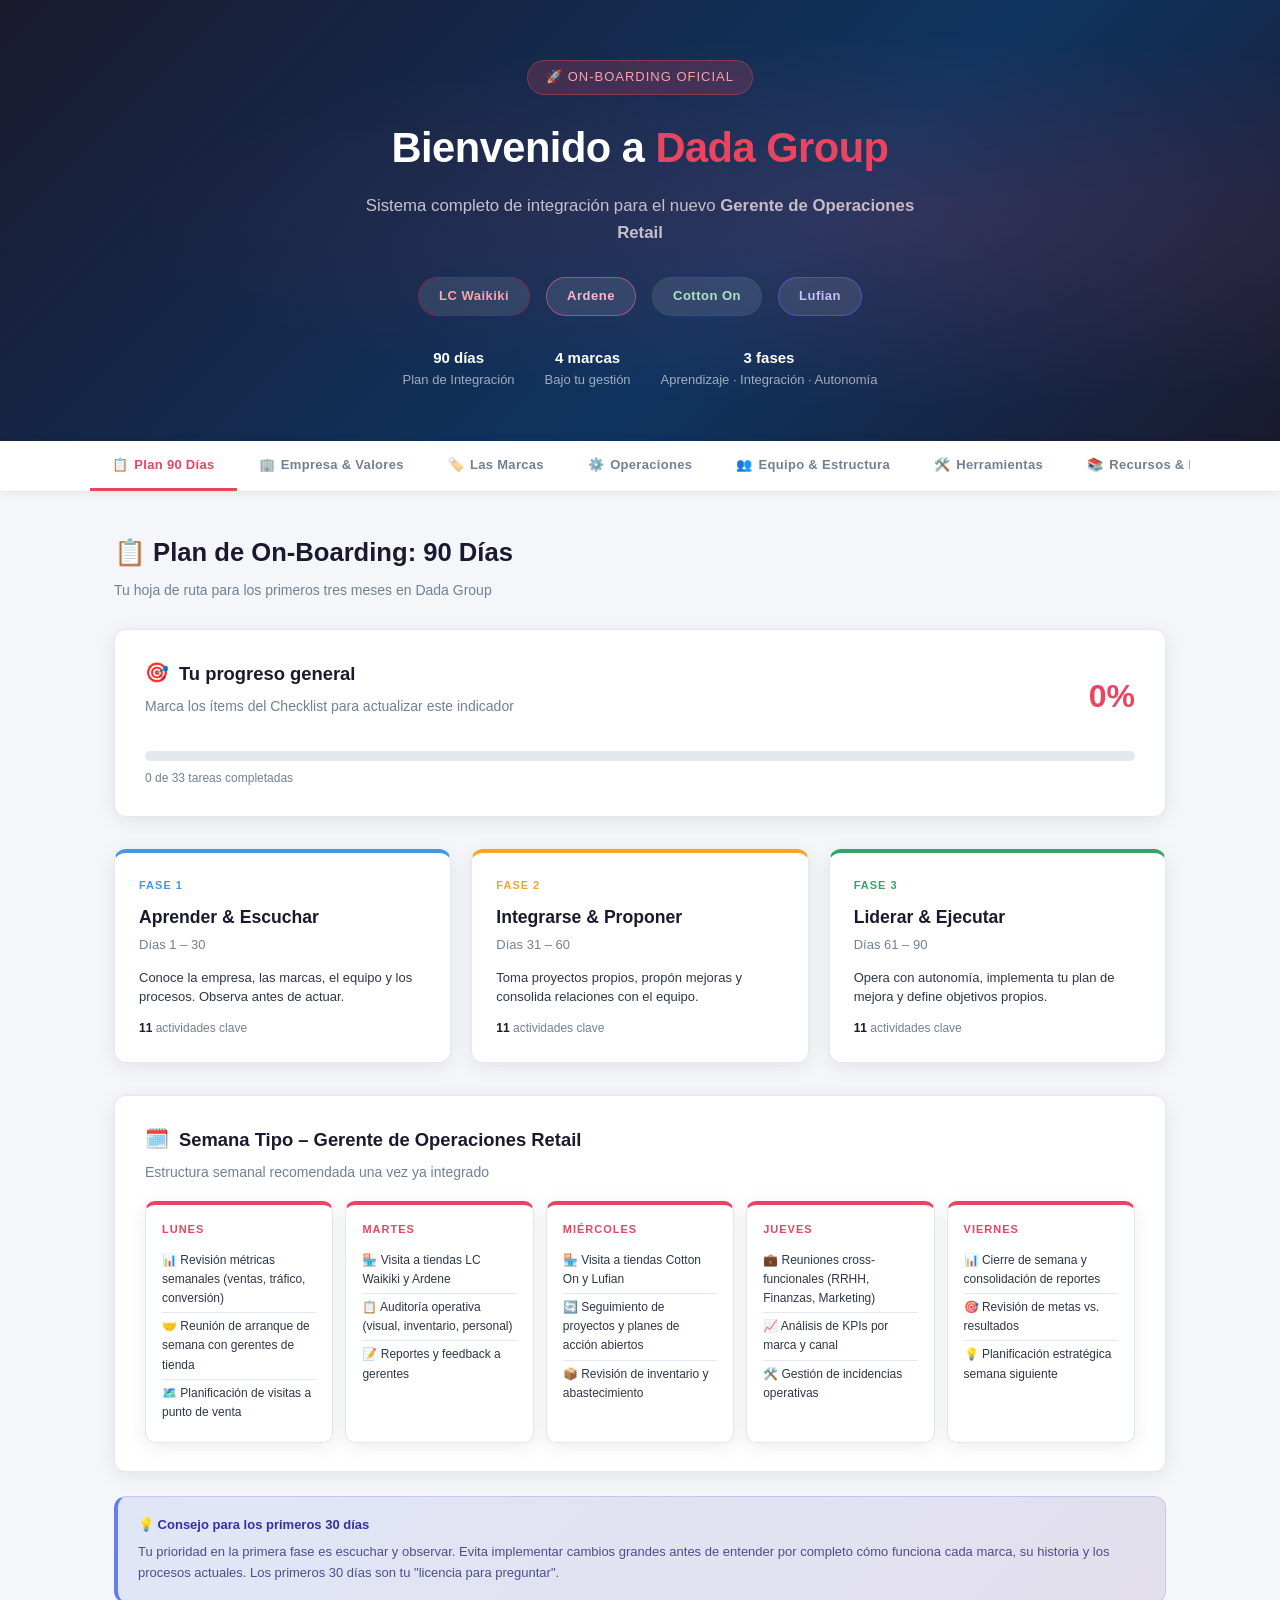
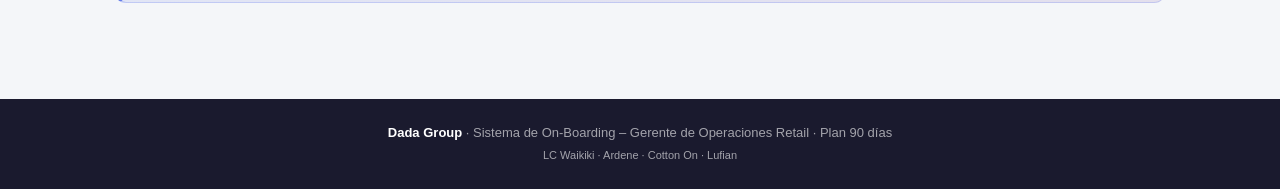
==== index.html @ 27d5991f "Add index.html redirect" ====
<!DOCTYPE html>
<html>
<head>
  <meta charset="UTF-8">
  <meta http-equiv="refresh" content="0; url=onboarding-gerente-operaciones.html">
  <title>On-Boarding Dada Group</title>
</head>
<body>
  <script>window.location.href = "onboarding-gerente-operaciones.html";</script>
</body>
</html>
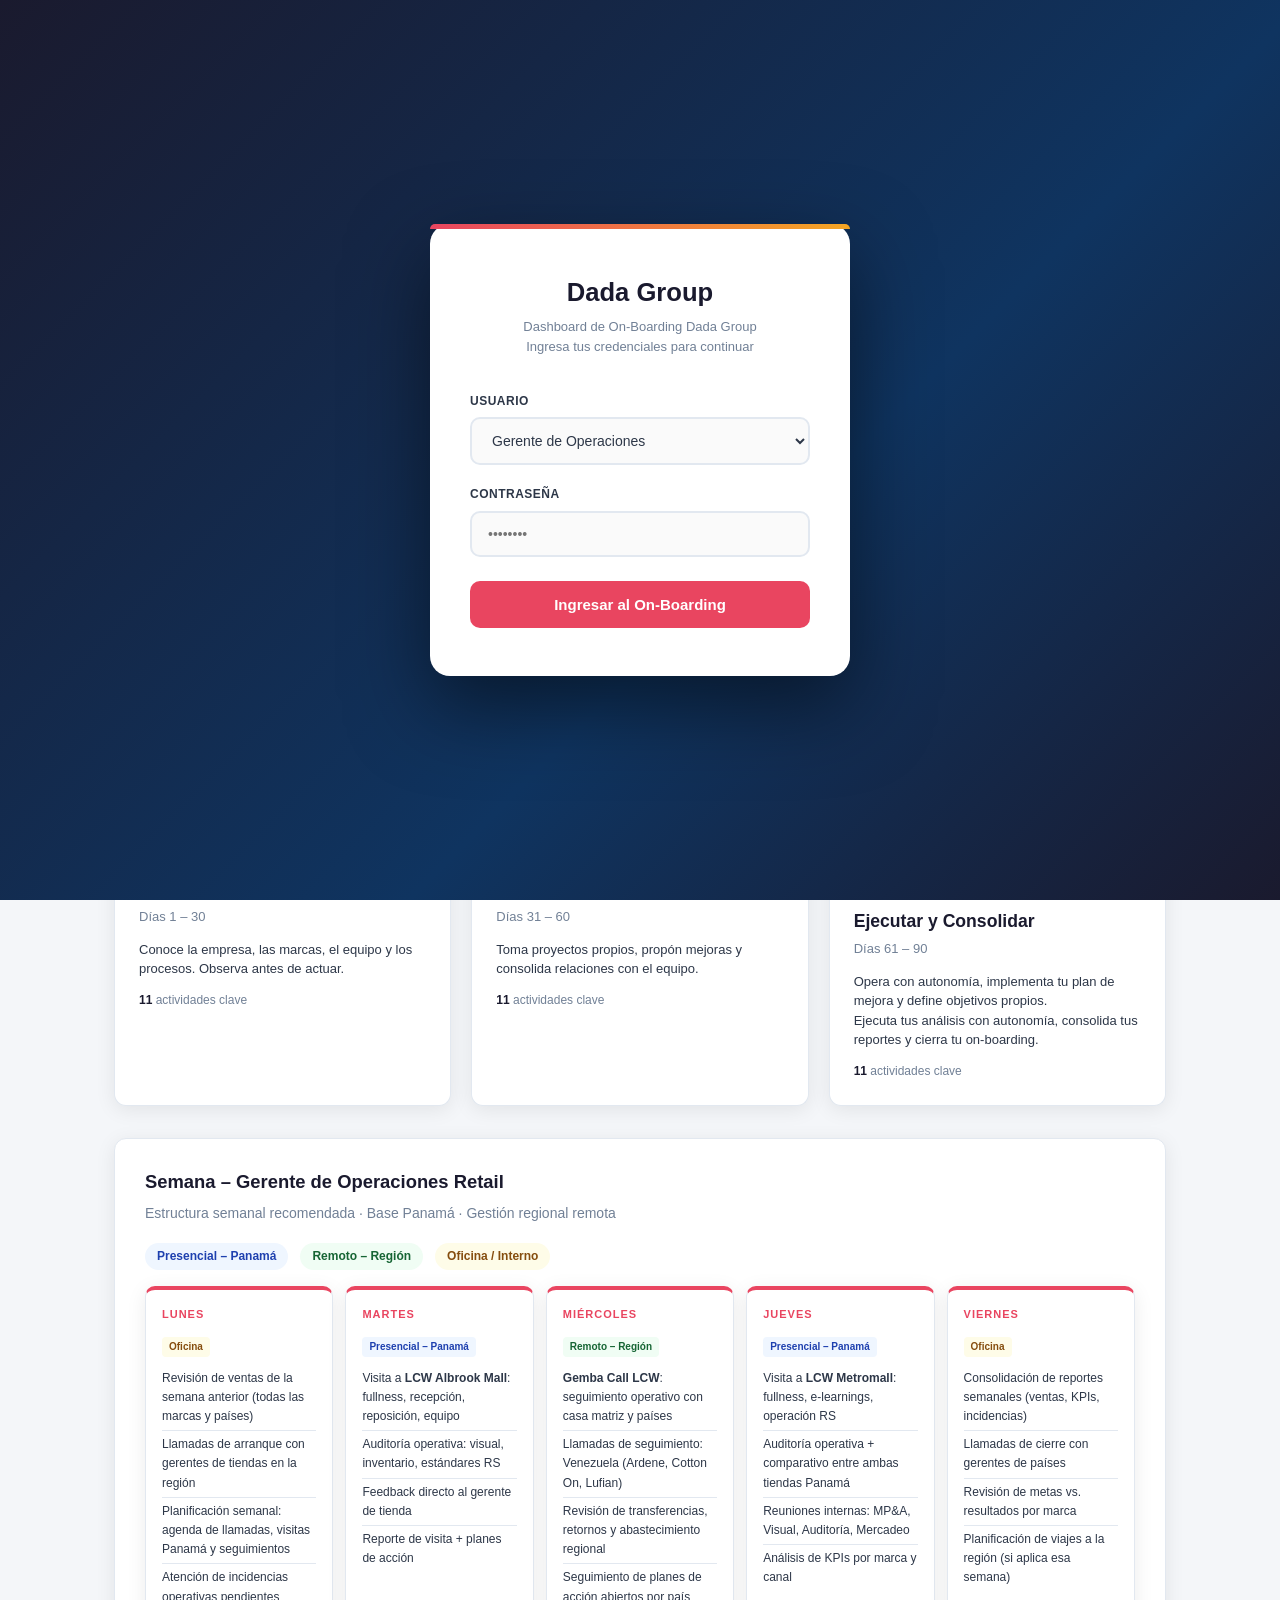
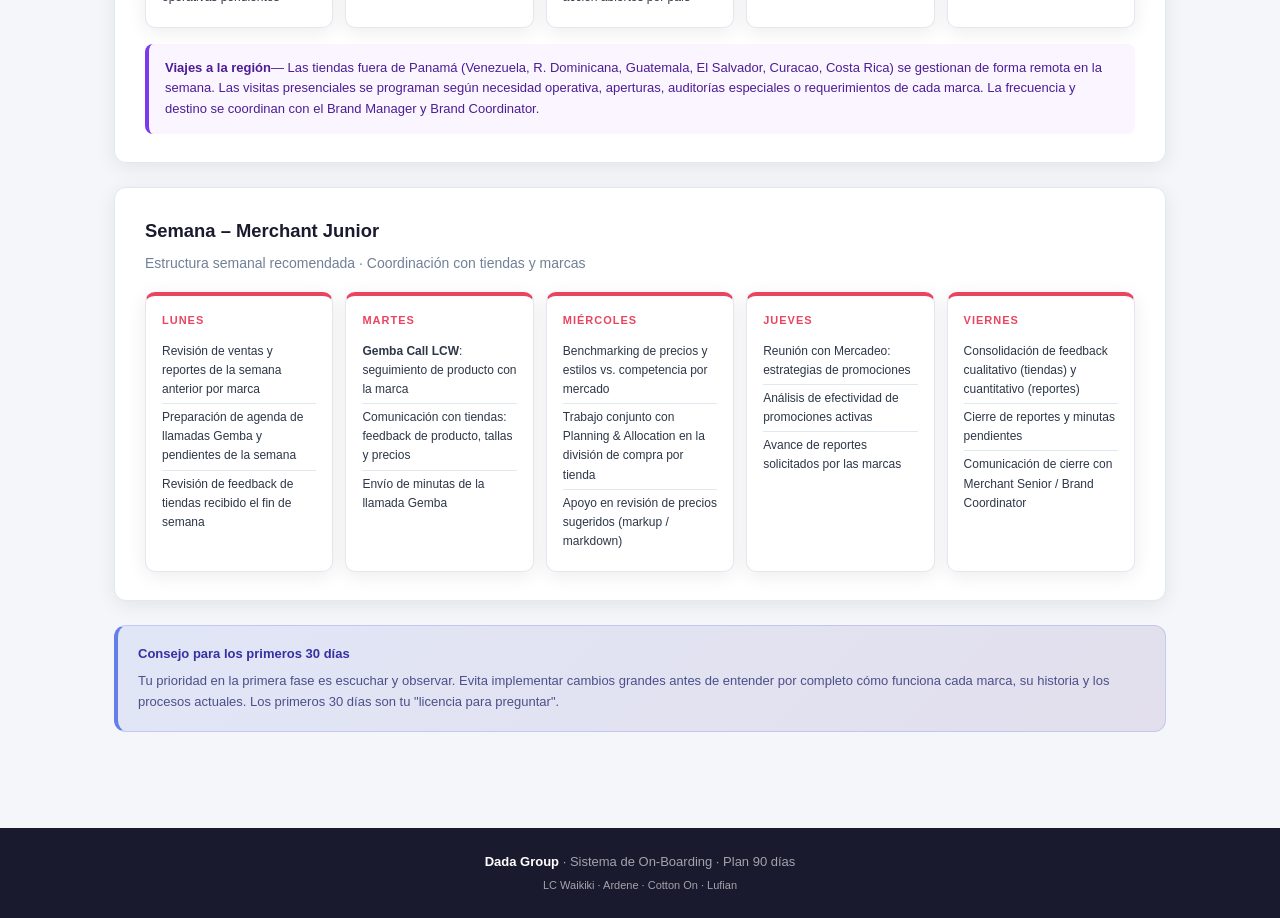
==== commit dc3c461f: "refactor(onboarding): mover el dashboard a index.html para un link neutral El archivo vivía en onboa" ====
--- a/index.html
+++ b/index.html
@@ -1,11 +1,2764 @@
 <!DOCTYPE html>
-<html>
+<html lang="es">
 <head>
-  <meta charset="UTF-8">
-  <meta http-equiv="refresh" content="0; url=onboarding-gerente-operaciones.html">
-  <title>On-Boarding Dada Group</title>
+<meta charset="UTF-8">
+<meta name="viewport" content="width=device-width, initial-scale=1.0">
+<title>On-Boarding | Gerente de Operaciones Retail – Dada Group</title>
+<style>
+  :root {
+    --primary: #1a1a2e;
+    --secondary: #16213e;
+    --accent: #e94560;
+    --gold: #f5a623;
+    --light: #f4f6f9;
+    --white: #ffffff;
+    --text: #2d3748;
+    --text-light: #718096;
+    --border: #e2e8f0;
+    --success: #38a169;
+    --lc-color: #0057a8;
+    --ardene-color: #ff6b9d;
+    --cotton-color: #e4002b;
+    --lufian-color: #6b7280;
+    --radius: 12px;
+    --shadow: 0 4px 20px rgba(0,0,0,0.08);
+    --shadow-lg: 0 10px 40px rgba(0,0,0,0.12);
+  }
+
+  /* ── LOGIN ── */
+  #login-overlay {
+    position: fixed; inset: 0; z-index: 9999;
+    background: linear-gradient(135deg, #1a1a2e 0%, #0f3460 60%, #1a1a2e 100%);
+    display: flex; align-items: center; justify-content: center;
+    padding: 20px;
+  }
+  .login-box {
+    background: white; border-radius: 20px; padding: 48px 40px;
+    width: 100%; max-width: 420px;
+    box-shadow: 0 30px 80px rgba(0,0,0,0.5);
+    text-align: center;
+    position: relative;
+  }
+  .login-box::before {
+    content: ''; position: absolute; top: 0; left: 0; right: 0; height: 5px;
+    background: linear-gradient(90deg, var(--accent), var(--gold));
+    border-radius: 20px 20px 0 0;
+  }
+  .login-logo { font-size: 2.5rem; margin-bottom: 12px; }
+  .login-brand { font-size: 1.6rem; font-weight: 900; color: var(--primary); margin-bottom: 4px; }
+  .login-subtitle { font-size: 13px; color: var(--text-light); margin-bottom: 36px; line-height: 1.5; }
+  .login-label { font-size: 12px; font-weight: 700; color: var(--text); text-align: left;
+    display: block; margin-bottom: 6px; text-transform: uppercase; letter-spacing: 0.5px; }
+  .login-field {
+    width: 100%; padding: 13px 16px; border: 2px solid var(--border); border-radius: 10px;
+    font-size: 14px; margin-bottom: 20px; transition: border-color 0.2s;
+    font-family: inherit; color: var(--text); background: #fafafa;
+  }
+  .login-field:focus { outline: none; border-color: var(--accent); background: white; }
+  .login-btn {
+    width: 100%; padding: 15px; background: var(--accent); color: white; border: none;
+    border-radius: 10px; font-size: 15px; font-weight: 700; cursor: pointer;
+    transition: transform 0.1s, opacity 0.2s; margin-top: 4px;
+  }
+  .login-btn:hover { opacity: 0.92; transform: translateY(-1px); }
+  .login-btn:active { transform: translateY(0); }
+  .login-error {
+    color: #e53e3e; font-size: 13px; margin-top: 12px;
+    display: none; background: #fff5f5; padding: 10px; border-radius: 8px;
+  }
+
+  /* ── NAV USER BADGE ── */
+  .nav-user-badge {
+    display: flex; align-items: center; gap: 8px;
+    margin-left: 24px; padding: 0 4px; flex-shrink: 0;
+  }
+  .nav-user-name {
+    font-size: 12px; color: var(--text-light); font-weight: 600;
+    white-space: nowrap; max-width: 160px; overflow: hidden; text-overflow: ellipsis;
+  }
+  .logout-btn {
+    background: none; border: 1.5px solid var(--border); border-radius: 6px;
+    padding: 5px 10px; font-size: 11px; cursor: pointer; color: var(--text-light);
+    font-family: inherit; transition: all 0.2s; white-space: nowrap;
+  }
+  .logout-btn:hover { background: #fff0f3; border-color: var(--accent); color: var(--accent); }
+
+  * { box-sizing: border-box; margin: 0; padding: 0; }
+
+  body {
+    font-family: 'Segoe UI', -apple-system, BlinkMacSystemFont, sans-serif;
+    background: var(--light);
+    color: var(--text);
+    line-height: 1.6;
+  }
+
+  /* ── HEADER ── */
+  .hero {
+    background: linear-gradient(135deg, var(--primary) 0%, #0f3460 60%, #1a1a2e 100%);
+    color: white;
+    padding: 60px 40px 50px;
+    text-align: center;
+    position: relative;
+    overflow: hidden;
+  }
+  .hero::before {
+    content: '';
+    position: absolute; inset: 0;
+    background: radial-gradient(ellipse at 70% 50%, rgba(233,69,96,0.15) 0%, transparent 60%);
+  }
+  .hero-badge {
+    display: inline-block;
+    background: rgba(233,69,96,0.2);
+    border: 1px solid rgba(233,69,96,0.4);
+    color: #f8a4b0;
+    padding: 6px 18px;
+    border-radius: 30px;
+    font-size: 13px;
+    letter-spacing: 1px;
+    text-transform: uppercase;
+    margin-bottom: 20px;
+  }
+  .hero h1 { font-size: 2.6rem; font-weight: 800; letter-spacing: -0.5px; position: relative; }
+  .hero h1 span { color: var(--accent); }
+  .hero p { font-size: 1.05rem; color: rgba(255,255,255,0.75); margin-top: 12px; max-width: 560px; margin-left: auto; margin-right: auto; }
+  .hero-brands {
+    display: flex; justify-content: center; gap: 16px; flex-wrap: wrap;
+    margin-top: 30px; position: relative;
+  }
+  .hero-brand {
+    background: rgba(255,255,255,0.1);
+    border: 1px solid rgba(255,255,255,0.2);
+    backdrop-filter: blur(10px);
+    padding: 8px 20px; border-radius: 30px;
+    font-size: 13px; font-weight: 600; letter-spacing: 0.5px;
+  }
+  .hero-brand.lc { border-color: rgba(0,87,168,0.5); color: #93c5fd; }
+  .hero-brand.ardene { border-color: rgba(255,107,157,0.5); color: #ffb3d1; }
+  .hero-brand.cotton { border-color: rgba(228,0,43,0.5); color: #fca5a5; }
+  .hero-brand.lufian { border-color: rgba(107,114,128,0.5); color: #d1d5db; }
+
+  .hero-meta {
+    display: flex; justify-content: center; gap: 30px; flex-wrap: wrap;
+    margin-top: 30px; position: relative;
+  }
+  .hero-meta-item { font-size: 13px; color: rgba(255,255,255,0.6); }
+  .hero-meta-item strong { color: white; display: block; font-size: 15px; }
+
+  /* ── NAV ── */
+  .nav-wrapper {
+    background: white;
+    border-bottom: 1px solid var(--border);
+    position: sticky; top: 0; z-index: 100;
+    box-shadow: 0 2px 12px rgba(0,0,0,0.06);
+  }
+  .nav {
+    display: flex; flex-wrap: wrap; justify-content: center; gap: 0;
+    max-width: 1600px; margin: 0 auto;
+  }
+  .nav-btn {
+    border: none; background: none; cursor: pointer;
+    padding: 16px 16px; font-size: 13px; font-weight: 600;
+    color: var(--text-light); white-space: nowrap;
+    border-bottom: 3px solid transparent;
+    transition: all 0.2s; letter-spacing: 0.3px;
+  }
+  .nav-btn:hover { color: var(--primary); }
+  .nav-btn.active { color: var(--accent); border-bottom-color: var(--accent); }
+  .nav-btn .nav-icon { margin-right: 6px; }
+
+  /* ── LAYOUT ── */
+  .container { max-width: 1100px; margin: 0 auto; padding: 40px 24px; }
+  .section { display: none; }
+  .section.active { display: block; }
+
+  /* ── CARDS ── */
+  .card {
+    background: white; border-radius: var(--radius);
+    padding: 28px 30px; box-shadow: var(--shadow);
+    border: 1px solid var(--border); margin-bottom: 24px;
+  }
+  .card-title {
+    font-size: 1.15rem; font-weight: 700; color: var(--primary);
+    margin-bottom: 6px; display: flex; align-items: center; gap: 10px;
+  }
+  .card-title .icon { font-size: 1.2rem; }
+  .card-subtitle { font-size: 0.875rem; color: var(--text-light); margin-bottom: 18px; }
+
+  /* ── PROGRESS TRACKER ── */
+  .progress-section { margin-bottom: 32px; }
+  .progress-header { display: flex; justify-content: space-between; align-items: center; margin-bottom: 16px; }
+  .progress-header h2 { font-size: 1.4rem; font-weight: 800; color: var(--primary); }
+  .progress-pct { font-size: 2rem; font-weight: 800; color: var(--accent); }
+  .progress-bar { height: 10px; background: var(--border); border-radius: 10px; overflow: hidden; margin-bottom: 8px; }
+  .progress-fill { height: 100%; background: linear-gradient(90deg, var(--accent), var(--gold)); border-radius: 10px; transition: width 0.5s ease; }
+  .progress-label { font-size: 12px; color: var(--text-light); }
+
+  /* ── PHASE CARDS ── */
+  .phases { display: grid; grid-template-columns: repeat(3, 1fr); gap: 20px; margin-bottom: 32px; }
+  @media(max-width: 768px){ .phases { grid-template-columns: 1fr; } }
+  .phase-card {
+    background: white; border-radius: var(--radius); padding: 24px;
+    box-shadow: var(--shadow); border: 1px solid var(--border);
+    border-top: 4px solid;
+    cursor: pointer; transition: transform 0.2s, box-shadow 0.2s;
+  }
+  .phase-card:hover { transform: translateY(-3px); box-shadow: var(--shadow-lg); }
+  .phase-card.phase-1 { border-top-color: #4299e1; }
+  .phase-card.phase-2 { border-top-color: var(--gold); }
+  .phase-card.phase-3 { border-top-color: var(--success); }
+  .phase-label { font-size: 11px; font-weight: 700; text-transform: uppercase; letter-spacing: 1px; margin-bottom: 8px; }
+  .phase-card.phase-1 .phase-label { color: #4299e1; }
+  .phase-card.phase-2 .phase-label { color: var(--gold); }
+  .phase-card.phase-3 .phase-label { color: var(--success); }
+  .phase-title { font-size: 1.1rem; font-weight: 800; color: var(--primary); margin-bottom: 4px; }
+  .phase-days { font-size: 13px; color: var(--text-light); margin-bottom: 12px; }
+  .phase-desc { font-size: 13px; color: var(--text); line-height: 1.5; }
+  .phase-tasks-count { margin-top: 12px; font-size: 12px; color: var(--text-light); }
+  .phase-tasks-count span { font-weight: 700; color: var(--primary); }
+
+  /* ── CHECKLIST ── */
+  .checklist-phase { margin-bottom: 32px; }
+  .checklist-phase-title {
+    font-size: 1rem; font-weight: 800; padding: 10px 16px; border-radius: 8px;
+    margin-bottom: 12px; display: flex; align-items: center; gap: 8px;
+  }
+  .cp-1 { background: #ebf8ff; color: #2b6cb0; }
+  .cp-2 { background: #fffaf0; color: #c05621; }
+  .cp-3 { background: #f0fff4; color: #276749; }
+  .checklist-item {
+    display: flex; align-items: flex-start; gap: 12px;
+    padding: 13px 16px; border-radius: 8px;
+    border: 1px solid var(--border);
+    margin-bottom: 8px; background: white;
+    cursor: pointer; transition: all 0.15s;
+  }
+  .checklist-item:hover { border-color: #a0aec0; background: #fafafa; }
+  .checklist-item.checked { background: #f0fff4; border-color: #9ae6b4; }
+  .checklist-item.checked .ci-text { text-decoration: line-through; color: var(--text-light); }
+  .ci-box {
+    width: 20px; height: 20px; border-radius: 5px;
+    border: 2px solid #cbd5e0; background: white;
+    flex-shrink: 0; margin-top: 1px;
+    display: flex; align-items: center; justify-content: center;
+    transition: all 0.15s;
+  }
+  .checklist-item.checked .ci-box { background: var(--success); border-color: var(--success); }
+  .ci-check { color: white; font-size: 12px; display: none; }
+  .checklist-item.checked .ci-check { display: block; }
+  .ci-content { flex: 1; }
+  .ci-text { font-size: 14px; font-weight: 600; color: var(--text); }
+  .ci-detail { font-size: 12px; color: var(--text-light); margin-top: 3px; }
+  .ci-tag {
+    font-size: 11px; font-weight: 600; padding: 2px 8px; border-radius: 20px;
+    margin-top: 5px; display: inline-block;
+  }
+
+  /* ── BRAND GRID ── */
+  .brands-grid { display: grid; grid-template-columns: repeat(2, 1fr); gap: 20px; }
+  @media(max-width: 768px){ .brands-grid { grid-template-columns: 1fr; } }
+  .brand-card {
+    background: white; border-radius: var(--radius); padding: 24px;
+    box-shadow: var(--shadow); border: 1px solid var(--border);
+    border-left: 5px solid;
+  }
+  .brand-card.lc { border-left-color: var(--lc-color); }
+  .brand-card.ardene { border-left-color: var(--ardene-color); }
+  .brand-card.cotton { border-left-color: var(--cotton-color); }
+  .brand-card.lufian { border-left-color: var(--lufian-color); }
+  .brand-header { display: flex; align-items: center; gap: 14px; margin-bottom: 16px; }
+  .brand-logo {
+    width: 48px; height: 48px; border-radius: 10px;
+    display: flex; align-items: center; justify-content: center;
+    font-size: 18px; font-weight: 900; color: white; letter-spacing: -1px;
+    flex-shrink: 0;
+  }
+  .brand-card.lc .brand-logo { background: var(--lc-color); }
+  .brand-card.ardene .brand-logo { background: var(--ardene-color); }
+  .brand-card.cotton .brand-logo { background: var(--cotton-color); }
+  .brand-card.lufian .brand-logo { background: var(--lufian-color); }
+  .brand-name { font-size: 1.05rem; font-weight: 800; color: var(--primary); }
+  .brand-type { font-size: 12px; color: var(--text-light); }
+  .brand-info { font-size: 13px; color: var(--text); line-height: 1.6; }
+  .brand-kpis { margin-top: 14px; }
+  .kpi-row { display: flex; justify-content: space-between; align-items: center; padding: 8px 0; border-bottom: 1px solid var(--border); }
+  .kpi-row:last-child { border-bottom: none; }
+  .kpi-label { font-size: 12px; color: var(--text-light); }
+  .kpi-value { font-size: 13px; font-weight: 700; color: var(--primary); }
+
+  /* ── INFO GRID ── */
+  .info-grid { display: grid; grid-template-columns: repeat(3, 1fr); gap: 18px; margin-bottom: 24px; }
+  @media(max-width: 900px){ .info-grid { grid-template-columns: repeat(2, 1fr); } }
+  @media(max-width: 600px){ .info-grid { grid-template-columns: 1fr; } }
+  .info-card {
+    background: white; border-radius: var(--radius); padding: 20px;
+    box-shadow: var(--shadow); border: 1px solid var(--border); text-align: center;
+  }
+  .info-icon { font-size: 2rem; margin-bottom: 10px; }
+  .info-label { font-size: 11px; text-transform: uppercase; letter-spacing: 1px; color: var(--text-light); margin-bottom: 4px; }
+  .info-value { font-size: 1.2rem; font-weight: 800; color: var(--primary); }
+
+  /* ── VALUES ── */
+  .values-grid { display: grid; grid-template-columns: repeat(2, 1fr); gap: 16px; }
+  @media(max-width: 600px){ .values-grid { grid-template-columns: 1fr; } }
+  .value-card {
+    background: linear-gradient(135deg, var(--primary), #0f3460);
+    color: white; border-radius: var(--radius); padding: 22px;
+    box-shadow: var(--shadow);
+  }
+  .value-icon { font-size: 1.8rem; margin-bottom: 10px; }
+  .value-title { font-size: 15px; font-weight: 800; margin-bottom: 6px; }
+  .value-desc { font-size: 13px; color: rgba(255,255,255,0.75); line-height: 1.5; }
+
+  /* ── ORG CHART ── */
+  .org-wrapper { overflow-x: auto; padding-bottom: 8px; }
+  .org { display: flex; flex-direction: column; align-items: center; gap: 0; min-width: 500px; }
+  .org-level { display: flex; justify-content: center; gap: 16px; margin-bottom: 0; position: relative; }
+  .org-node {
+    background: white; border-radius: 10px; padding: 12px 18px;
+    box-shadow: var(--shadow); border: 2px solid var(--border);
+    text-align: center; min-width: 130px; position: relative;
+  }
+  .org-node.highlight { border-color: var(--accent); background: #fff5f5; }
+  .org-node .on-title { font-size: 12px; font-weight: 700; color: var(--primary); }
+  .org-node .on-name { font-size: 11px; color: var(--text-light); margin-top: 2px; }
+  .org-connector { width: 2px; height: 28px; background: var(--border); margin: 0 auto; }
+  .org-connector-h {
+    display: flex; align-items: flex-start; justify-content: center;
+    gap: 0; margin-bottom: 0; position: relative;
+  }
+  .org-h-line { height: 2px; background: var(--border); flex: 1; margin-top: 14px; }
+  .org-children { display: flex; gap: 16px; position: relative; }
+  .org-child-col { display: flex; flex-direction: column; align-items: center; }
+  .org-child-connector { width: 2px; height: 20px; background: var(--border); }
+
+  /* ── TOOLS ── */
+  .tools-grid { display: grid; grid-template-columns: repeat(3, 1fr); gap: 16px; }
+  @media(max-width: 900px){ .tools-grid { grid-template-columns: repeat(2, 1fr); } }
+  @media(max-width: 600px){ .tools-grid { grid-template-columns: 1fr; } }
+  .tool-card {
+    background: white; border-radius: var(--radius); padding: 20px;
+    box-shadow: var(--shadow); border: 1px solid var(--border);
+    transition: transform 0.2s;
+  }
+  .tool-card:hover { transform: translateY(-2px); }
+  .tool-icon { font-size: 1.6rem; margin-bottom: 10px; }
+  .tool-name { font-size: 14px; font-weight: 700; color: var(--primary); margin-bottom: 4px; }
+  .tool-cat { font-size: 11px; font-weight: 600; text-transform: uppercase; letter-spacing: 0.5px; padding: 2px 8px; border-radius: 10px; display: inline-block; margin-bottom: 8px; }
+  .tool-desc { font-size: 12px; color: var(--text-light); line-height: 1.5; }
+  .cat-ops { background: #e3f2fd; color: #1565c0; }
+  .cat-hr { background: #f3e5f5; color: #6a1b9a; }
+  .cat-fin { background: #e8f5e9; color: #2e7d32; }
+  .cat-comm { background: #fff3e0; color: #e65100; }
+  .cat-retail { background: #fce4ec; color: #880e4f; }
+  .cat-rep { background: #e0f7fa; color: #006064; }
+
+  /* ── CONTACTS ── */
+  .contacts-list { display: flex; flex-direction: column; gap: 12px; }
+  .contact-item {
+    display: flex; align-items: center; gap: 16px;
+    background: white; border-radius: 10px; padding: 16px 20px;
+    box-shadow: var(--shadow); border: 1px solid var(--border);
+  }
+  .contact-avatar {
+    width: 44px; height: 44px; border-radius: 50%;
+    display: flex; align-items: center; justify-content: center;
+    font-size: 16px; font-weight: 800; color: white;
+    flex-shrink: 0; font-family: monospace;
+  }
+  .contact-name { font-size: 14px; font-weight: 700; color: var(--primary); }
+  .contact-role { font-size: 12px; color: var(--text-light); }
+  .contact-brand { font-size: 11px; font-weight: 600; padding: 2px 8px; border-radius: 10px; display: inline-block; margin-top: 4px; }
+  .cb-lc { background: #fde8ea; color: #c8102e; }
+  .cb-ardene { background: #fde8f2; color: #c2185b; }
+  .cb-cotton { background: #e8f5e9; color: #2e7d32; }
+  .cb-lufian { background: #ede7f6; color: #512da8; }
+  .cb-dada { background: #e3f2fd; color: #1565c0; }
+
+  /* ── SEMANA TIPO ── */
+  .week-grid { display: grid; grid-template-columns: repeat(5, 1fr); gap: 12px; }
+  @media(max-width: 700px){ .week-grid { grid-template-columns: repeat(2, 1fr); } }
+  .day-card {
+    background: white; border-radius: 10px; padding: 16px;
+    box-shadow: var(--shadow); border: 1px solid var(--border);
+    border-top: 4px solid var(--accent);
+  }
+  .day-name { font-size: 11px; font-weight: 800; text-transform: uppercase; letter-spacing: 1px; color: var(--accent); margin-bottom: 8px; }
+  .day-task { font-size: 12px; color: var(--text); padding: 4px 0; border-bottom: 1px solid var(--border); }
+  .day-task:last-child { border-bottom: none; }
+
+  /* ── KPI DASHBOARD ── */
+  .kpi-dashboard { display: grid; grid-template-columns: repeat(4, 1fr); gap: 16px; margin-bottom: 24px; }
+  @media(max-width: 900px){ .kpi-dashboard { grid-template-columns: repeat(2, 1fr); } }
+  @media(max-width: 500px){ .kpi-dashboard { grid-template-columns: 1fr; } }
+  .kpi-card {
+    background: white; border-radius: var(--radius); padding: 20px;
+    box-shadow: var(--shadow); border: 1px solid var(--border); text-align: center;
+  }
+  .kpi-icon { font-size: 1.6rem; margin-bottom: 8px; }
+  .kpi-metric { font-size: 1.5rem; font-weight: 900; color: var(--primary); }
+  .kpi-name { font-size: 12px; color: var(--text-light); margin-top: 4px; }
+  .kpi-note { font-size: 11px; color: var(--accent); margin-top: 4px; font-weight: 600; }
+
+  /* ── TIPS ── */
+  .tip-box {
+    background: linear-gradient(135deg, #667eea22, #764ba222);
+    border: 1px solid #667eea44;
+    border-left: 4px solid #667eea;
+    border-radius: var(--radius); padding: 18px 20px;
+    margin-bottom: 16px;
+  }
+  .tip-title { font-size: 13px; font-weight: 800; color: #3730a3; margin-bottom: 6px; }
+  .tip-text { font-size: 13px; color: #4c4f8a; line-height: 1.6; }
+
+  /* ── SECTION HEADER ── */
+  .section-header { margin-bottom: 28px; }
+  .section-header h2 { font-size: 1.6rem; font-weight: 900; color: var(--primary); margin-bottom: 6px; }
+  .section-header p { color: var(--text-light); font-size: 14px; }
+
+  /* ── TAG COLORS ── */
+  .tag-rr { background: #e3f2fd; color: #1565c0; }
+  .tag-ops { background: #f3e5f5; color: #6a1b9a; }
+  .tag-fin { background: #e8f5e9; color: #2e7d32; }
+  .tag-mkt { background: #fff3e0; color: #e65100; }
+  .tag-hr { background: #fce4ec; color: #880e4f; }
+  .tag-merch { background: #fff7ed; color: #c2410c; }
+
+  /* ── FOOTER ── */
+  .footer {
+    background: var(--primary); color: rgba(255,255,255,0.6);
+    text-align: center; padding: 24px; font-size: 13px; margin-top: 40px;
+  }
+  .footer strong { color: white; }
+</style>
 </head>
 <body>
-  <script>window.location.href = "onboarding-gerente-operaciones.html";</script>
+
+<!-- ═══════════════════════════ LOGIN ═══════════════════════════ -->
+<div id="login-overlay">
+  <div class="login-box">
+    <div class="login-brand">Dada Group</div>
+    <div class="login-subtitle">Dashboard de On-Boarding Dada Group<br>Ingresa tus credenciales para continuar</div>
+
+    <label class="login-label" for="login-user">Usuario</label>
+    <select id="login-user" class="login-field">
+      <option value="onboarding" selected>Gerente de Operaciones</option>
+      <option value="Brand Coordinator">Admin</option>
+      <option value="merchant-jr">Merchant Junior</option>
+    </select>
+
+    <label class="login-label" for="login-password">Contraseña</label>
+    <input type="password" id="login-password" class="login-field"
+           placeholder="••••••••" onkeydown="if(event.key==='Enter')doLogin()" />
+
+    <button class="login-btn" id="login-button" onclick="doLogin()">Ingresar al On-Boarding</button>
+    <div class="login-error" id="login-error"></div>
+  </div>
+</div>
+
+<!-- ═══════════════════════════ HERO ═══════════════════════════ -->
+<div class="hero">
+  <div class="hero-badge">On-Boarding Oficial</div>
+  <h1>Bienvenido a <span>Dada Group</span></h1>
+  <p>Sistema Completo de Integración</p>
+  <div class="hero-brands">
+    <div class="hero-brand lc">LC Waikiki</div>
+    <div class="hero-brand ardene">Ardene</div>
+    <div class="hero-brand cotton">Cotton On</div>
+    <div class="hero-brand lufian">Lufian</div>
+  </div>
+  <div class="hero-meta">
+    <div class="hero-meta-item"><strong>90 días</strong>Plan de Integración</div>
+    <div class="hero-meta-item"><strong>4 marcas</strong>Bajo tu gestión</div>
+    <div class="hero-meta-item"><strong>7 países · 26 tiendas</strong>Región</div>
+    <div class="hero-meta-item"><strong>3 fases</strong>Aprendizaje · Integración · Autonomía</div>
+  </div>
+</div>
+
+<!-- ═══════════════════════════ NAV ═══════════════════════════ -->
+<div class="nav-wrapper">
+  <nav class="nav">
+    <button class="nav-btn active" onclick="showSection('plan')">Plan 90 Días</button>
+    <button class="nav-btn" onclick="showSection('empresa')">Empresa y Valores</button>
+    <button class="nav-btn" onclick="showSection('marcas')">Las Marcas</button>
+    <button class="nav-btn" onclick="showSection('operaciones')">Operaciones</button>
+    <button class="nav-btn" onclick="showSection('equipo')">Equipo y Estructura</button>
+    <button class="nav-btn" onclick="showSection('herramientas')">Herramientas</button>
+    <button class="nav-btn" onclick="showSection('recursos')">Recursos y Dashboards</button>
+    <button class="nav-btn" onclick="showSection('checklist')">Checklist</button>
+    <button class="nav-btn" id="nav-btn-team" style="display:none;" onclick="showSection('team')">Progreso del Equipo</button>
+    <div class="nav-user-badge">
+      <span class="nav-user-name" id="nav-user-name"></span>
+      <button class="logout-btn" onclick="doLogout()">Cerrar sesión</button>
+    </div>
+  </nav>
+</div>
+
+<!-- ═══════════════════════════ PLAN 90 DÍAS ═══════════════════════════ -->
+<div id="plan" class="section active">
+  <div class="container">
+    <div class="section-header">
+      <h2>Plan de On-Boarding: 90 Días</h2>
+      <p>Tu hoja de ruta para los primeros tres meses en Dada Group</p>
+    </div>
+
+    <!-- Progress -->
+    <div class="card progress-section">
+      <div class="progress-header">
+        <div>
+          <div class="card-title">Tu progreso general</div>
+          <div class="card-subtitle">Marca los ítems del Checklist para actualizar este indicador</div>
+        </div>
+        <div class="progress-pct" id="pct">0%</div>
+      </div>
+      <div class="progress-bar"><div class="progress-fill" id="pbar" style="width:0%"></div></div>
+      <div class="progress-label" id="plabel">0 de 33 tareas completadas</div>
+    </div>
+
+    <!-- Phases -->
+    <div class="phases">
+      <div class="phase-card phase-1" onclick="showSection('checklist')">
+        <div class="phase-label">Fase 1</div>
+        <div class="phase-title">Aprender y Escuchar</div>
+        <div class="phase-days">Días 1 – 30</div>
+        <div class="phase-desc">Conoce la empresa, las marcas, el equipo y los procesos. Observa antes de actuar.</div>
+        <div class="phase-tasks-count"><span id="phase-count-1">11</span> actividades clave</div>
+      </div>
+      <div class="phase-card phase-2" onclick="showSection('checklist')">
+        <div class="phase-label">Fase 2</div>
+        <div class="phase-title">Integrarse y Proponer</div>
+        <div class="phase-days">Días 31 – 60</div>
+        <div class="phase-desc">Toma proyectos propios, propón mejoras y consolida relaciones con el equipo.</div>
+        <div class="phase-tasks-count"><span id="phase-count-2">11</span> actividades clave</div>
+      </div>
+      <div class="phase-card phase-3" onclick="showSection('checklist')">
+        <div class="phase-label">Fase 3</div>
+        <div class="phase-title" data-role="ops">Liderar y Ejecutar</div>
+        <div class="phase-title" data-role="merchant-jr">Ejecutar y Consolidar</div>
+        <div class="phase-days">Días 61 – 90</div>
+        <div class="phase-desc" data-role="ops">Opera con autonomía, implementa tu plan de mejora y define objetivos propios.</div>
+        <div class="phase-desc" data-role="merchant-jr">Ejecuta tus análisis con autonomía, consolida tus reportes y cierra tu on-boarding.</div>
+        <div class="phase-tasks-count"><span id="phase-count-3">11</span> actividades clave</div>
+      </div>
+    </div>
+
+    <!-- Semana tipo -->
+    <div class="card" data-role="ops">
+      <div class="card-title">Semana – Gerente de Operaciones Retail</div>
+      <div class="card-subtitle">Estructura semanal recomendada · Base Panamá · Gestión regional remota</div>
+
+      <!-- Leyenda -->
+      <div style="display:flex; gap:12px; flex-wrap:wrap; margin-bottom:16px;">
+        <span style="font-size:12px; background:#eff6ff; color:#1e40af; border-radius:20px; padding:4px 12px; font-weight:600;">Presencial – Panamá</span>
+        <span style="font-size:12px; background:#f0fdf4; color:#166534; border-radius:20px; padding:4px 12px; font-weight:600;">Remoto – Región</span>
+        <span style="font-size:12px; background:#fefce8; color:#854d0e; border-radius:20px; padding:4px 12px; font-weight:600;">Oficina / Interno</span>
+      </div>
+
+      <div class="week-grid">
+        <!-- Lunes -->
+        <div class="day-card">
+          <div class="day-name">Lunes</div>
+          <div style="font-size:10px; font-weight:700; color:#854d0e; background:#fefce8; border-radius:4px; padding:2px 7px; display:inline-block; margin-bottom:8px;">Oficina</div>
+          <div class="day-task">Revisión de ventas de la semana anterior (todas las marcas y países)</div>
+          <div class="day-task">Llamadas de arranque con gerentes de tiendas en la región</div>
+          <div class="day-task">Planificación semanal: agenda de llamadas, visitas Panamá y seguimientos</div>
+          <div class="day-task">Atención de incidencias operativas pendientes</div>
+        </div>
+
+        <!-- Martes -->
+        <div class="day-card">
+          <div class="day-name">Martes</div>
+          <div style="font-size:10px; font-weight:700; color:#1e40af; background:#eff6ff; border-radius:4px; padding:2px 7px; display:inline-block; margin-bottom:8px;">Presencial – Panamá</div>
+          <div class="day-task">Visita a <strong>LCW Albrook Mall</strong>: fullness, recepción, reposición, equipo</div>
+          <div class="day-task">Auditoría operativa: visual, inventario, estándares RS</div>
+          <div class="day-task">Feedback directo al gerente de tienda</div>
+          <div class="day-task">Reporte de visita + planes de acción</div>
+        </div>
+
+        <!-- Miércoles -->
+        <div class="day-card">
+          <div class="day-name">Miércoles</div>
+          <div style="font-size:10px; font-weight:700; color:#166534; background:#f0fdf4; border-radius:4px; padding:2px 7px; display:inline-block; margin-bottom:8px;">Remoto – Región</div>
+          <div class="day-task"> <strong>Gemba Call LCW</strong>: seguimiento operativo con casa matriz y países</div>
+          <div class="day-task">Llamadas de seguimiento: Venezuela (Ardene, Cotton On, Lufian)</div>
+          <div class="day-task">Revisión de transferencias, retornos y abastecimiento regional</div>
+          <div class="day-task">Seguimiento de planes de acción abiertos por país</div>
+        </div>
+
+        <!-- Jueves -->
+        <div class="day-card">
+          <div class="day-name">Jueves</div>
+          <div style="font-size:10px; font-weight:700; color:#1e40af; background:#eff6ff; border-radius:4px; padding:2px 7px; display:inline-block; margin-bottom:8px;">Presencial – Panamá</div>
+          <div class="day-task">Visita a <strong>LCW Metromall</strong>: fullness, e-learnings, operación RS</div>
+          <div class="day-task">Auditoría operativa + comparativo entre ambas tiendas Panamá</div>
+          <div class="day-task">Reuniones internas: MP&A, Visual, Auditoría, Mercadeo</div>
+          <div class="day-task">Análisis de KPIs por marca y canal</div>
+        </div>
+
+        <!-- Viernes -->
+        <div class="day-card">
+          <div class="day-name">Viernes</div>
+          <div style="font-size:10px; font-weight:700; color:#854d0e; background:#fefce8; border-radius:4px; padding:2px 7px; display:inline-block; margin-bottom:8px;">Oficina</div>
+          <div class="day-task">Consolidación de reportes semanales (ventas, KPIs, incidencias)</div>
+          <div class="day-task">Llamadas de cierre con gerentes de países</div>
+          <div class="day-task">Revisión de metas vs. resultados por marca</div>
+          <div class="day-task">Planificación de viajes a la región (si aplica esa semana)</div>
+        </div>
+      </div>
+
+      <!-- Nota viajes -->
+      <div style="margin-top:16px; background:#faf5ff; border-left:4px solid #7c3aed; border-radius:8px; padding:14px 16px; font-size:13px; color:#4c1d95;">
+        <strong>Viajes a la región</strong>— Las tiendas fuera de Panamá (Venezuela, R. Dominicana, Guatemala, El Salvador, Curacao, Costa Rica) se gestionan de forma remota en la semana. Las visitas presenciales se programan según necesidad operativa, aperturas, auditorías especiales o requerimientos de cada marca. La frecuencia y destino se coordinan con el Brand Manager y Brand Coordinator.
+      </div>
+    </div>
+
+    <!-- Semana tipo – Merchant Junior -->
+    <div class="card" data-role="merchant-jr">
+      <div class="card-title">Semana – Merchant Junior</div>
+      <div class="card-subtitle">Estructura semanal recomendada · Coordinación con tiendas y marcas</div>
+
+      <div class="week-grid">
+        <div class="day-card">
+          <div class="day-name">Lunes</div>
+          <div class="day-task">Revisión de ventas y reportes de la semana anterior por marca</div>
+          <div class="day-task">Preparación de agenda de llamadas Gemba y pendientes de la semana</div>
+          <div class="day-task">Revisión de feedback de tiendas recibido el fin de semana</div>
+        </div>
+        <div class="day-card">
+          <div class="day-name">Martes</div>
+          <div class="day-task"><strong>Gemba Call LCW</strong>: seguimiento de producto con la marca</div>
+          <div class="day-task">Comunicación con tiendas: feedback de producto, tallas y precios</div>
+          <div class="day-task">Envío de minutas de la llamada Gemba</div>
+        </div>
+        <div class="day-card">
+          <div class="day-name">Miércoles</div>
+          <div class="day-task">Benchmarking de precios y estilos vs. competencia por mercado</div>
+          <div class="day-task">Trabajo conjunto con Planning &amp; Allocation en la división de compra por tienda</div>
+          <div class="day-task">Apoyo en revisión de precios sugeridos (markup / markdown)</div>
+        </div>
+        <div class="day-card">
+          <div class="day-name">Jueves</div>
+          <div class="day-task">Reunión con Mercadeo: estrategias de promociones</div>
+          <div class="day-task">Análisis de efectividad de promociones activas</div>
+          <div class="day-task">Avance de reportes solicitados por las marcas</div>
+        </div>
+        <div class="day-card">
+          <div class="day-name">Viernes</div>
+          <div class="day-task">Consolidación de feedback cualitativo (tiendas) y cuantitativo (reportes)</div>
+          <div class="day-task">Cierre de reportes y minutas pendientes</div>
+          <div class="day-task">Comunicación de cierre con Merchant Senior / Brand Coordinator</div>
+        </div>
+      </div>
+    </div>
+
+    <div class="tip-box">
+      <div class="tip-title">Consejo para los primeros 30 días</div>
+      <div class="tip-text">Tu prioridad en la primera fase es escuchar y observar. Evita implementar cambios grandes antes de entender por completo cómo funciona cada marca, su historia y los procesos actuales. Los primeros 30 días son tu "licencia para preguntar".</div>
+    </div>
+  </div>
+</div>
+
+<!-- ═══════════════════════════ EMPRESA & VALORES ═══════════════════════════ -->
+<div id="empresa" class="section">
+  <div class="container">
+    <div class="section-header">
+      <h2>Dada Group – Empresa y Valores</h2>
+      <p>Conoce quiénes somos, nuestra misión y lo que nos une</p>
+    </div>
+
+    <div class="info-grid">
+      <div class="info-card"><div class="info-label">Marcas operadas</div><div class="info-value">4 marcas</div></div>
+      <div class="info-card"><div class="info-label">Sector</div><div class="info-value">Retail Moda</div></div>
+      <div class="info-card"><div class="info-label">Presencia</div><div class="info-value">7 países · 26 tiendas</div></div>
+      <div class="info-card"><div class="info-label">Base de operaciones</div><div class="info-value">Panamá (regional)</div></div>
+    </div>
+
+    <div class="card">
+      <div class="card-title">Misión</div>
+      <div style="font-size:15px; line-height:1.7; color:var(--text);">
+        Somos apasionados por nuestras marcas; creamos relaciones duraderas con nuestros clientes, manteniendo la filosofía de negocios como referencia; haciendo de nuestro sello la excelencia.
+      </div>
+    </div>
+
+    <div class="card">
+      <div class="card-title">Visión</div>
+      <div style="font-size:15px; line-height:1.7; color:var(--text);">
+        Ser el líder para el desarrollo y expansión de marcas retail y wholesale en Latinoamérica.
+      </div>
+    </div>
+
+    <div class="card">
+      <div class="card-title">Filosofía</div>
+      <div style="font-size:15px; line-height:1.7; color:var(--text);">
+        <p style="margin:0 0 14px;">Construir relaciones comerciales enfocadas en la eficiencia para alcanzar la excelencia. Enfocados siempre en la mejora continua y la inversión en nuestro talento humano.</p>
+        <p style="margin:0 0 14px;">Somos fieles creyentes en las relaciones a largo plazo con nuestros socios comerciales, proveedores y clientes. Nuestro talento humano es el motor que nos mantiene en constante movimiento y crecimiento.</p>
+        <p style="margin:0;">Para nosotros, un elemento importante de nuestro éxito es la inclusión y la diversidad, buscando un ambiente en donde todas las opiniones sean escuchadas siempre con tolerancia y respeto.</p>
+      </div>
+    </div>
+
+    <div class="card">
+      <div class="card-title">Nuestros Valores</div>
+      <div class="card-subtitle">Los principios que guían cada decisión en Dada Group</div>
+      <div class="values-grid">
+        <div class="value-card">          <div class="value-title">Trabajo en Equipo</div>
+          <div class="value-desc">Creemos que los grandes resultados nacen de la colaboración. Ganamos y aprendemos juntos, sin importar la marca o el área.</div>
+        </div>
+        <div class="value-card">
+          <div class="value-icon">⭐</div>
+          <div class="value-title">Excelencia Operativa</div>
+          <div class="value-desc">Hacemos las cosas bien desde la primera vez. Los detalles importan y los estándares no se negocian en el punto de venta.</div>
+        </div>
+        <div class="value-card">          <div class="value-title">Orientación al Cliente</div>
+          <div class="value-desc">El cliente es el centro de todo lo que hacemos. Cada decisión operativa se mide por su impacto en la experiencia de compra.</div>
+        </div>
+        <div class="value-card">          <div class="value-title">Innovación & Agilidad</div>
+          <div class="value-desc">Nos adaptamos rápido al mercado. Experimentamos, aprendemos y mejoramos continuamente nuestros procesos.</div>
+        </div>
+        <div class="value-card">          <div class="value-title">Gestión por Datos</div>
+          <div class="value-desc">Las decisiones se toman con información. Medimos todo lo que importa y actuamos sobre los datos con disciplina.</div>
+        </div>
+        <div class="value-card">          <div class="value-title">Desarrollo de Talento</div>
+          <div class="value-desc">Invertimos en las personas. Creemos en el crecimiento interno y en construir líderes desde adentro de la organización.</div>
+        </div>
+      </div>
+    </div>
+
+    <div class="card">
+      <div class="card-title">Cultura & Comunicación</div>
+      <div class="card-subtitle">Así trabajamos día a día</div>
+      <div style="display:grid; gap:12px; margin-top:8px;">
+        <div style="display:flex; gap:12px; align-items:flex-start; padding:14px; background:var(--light); border-radius:8px;">
+          <div>
+            <div style="font-weight:700; font-size:14px; color:var(--primary);">Comunicación directa y respetuosa</div>
+            <div style="font-size:13px; color:var(--text-light); margin-top:3px;">Fomentamos la retroalimentación abierta. Tienes licencia para decir lo que piensas con respeto y basado en datos.</div>
+          </div>
+        </div>
+        <div style="display:flex; gap:12px; align-items:flex-start; padding:14px; background:var(--light); border-radius:8px;">
+          <div>
+            <div style="font-weight:700; font-size:14px; color:var(--primary);">Orientación a resultados</div>
+            <div style="font-size:13px; color:var(--text-light); margin-top:3px;">Medimos el éxito por los resultados, no por las horas trabajadas. El foco siempre es el impacto.</div>
+          </div>
+        </div>
+        <div style="display:flex; gap:12px; align-items:flex-start; padding:14px; background:var(--light); border-radius:8px;">
+          <div>
+            <div style="font-weight:700; font-size:14px; color:var(--primary);">Reuniones con propósito</div>
+            <div style="font-size:13px; color:var(--text-light); margin-top:3px;">Las reuniones tienen agenda, dueño y cierre de acciones. Se evitan las reuniones sin objetivo claro.</div>
+          </div>
+        </div>
+      </div>
+    </div>
+  </div>
+</div>
+
+<!-- ═══════════════════════════ LAS MARCAS ═══════════════════════════ -->
+<div id="marcas" class="section">
+  <div class="container">
+    <div class="section-header">
+      <h2>Las 4 Marcas de Dada Group</h2>
+      <p>Conoce el ADN, el cliente objetivo y los KPIs clave de cada marca bajo tu gestión</p>
+    </div>
+
+    <div class="brands-grid">
+      <!-- LC Waikiki -->
+      <div class="brand-card lc">
+        <div class="brand-header">
+          <div class="brand-logo">LC</div>
+          <div>
+            <div class="brand-name">LC Waikiki</div>
+            <div class="brand-type">Moda familiar accesible · Origen turco</div>
+          </div>
+        </div>
+        <div class="brand-info">
+          Fundada en 1988, se convirtió en marca turca en 1997. Facturó <strong>$5,500M USD en 2024</strong>y está presente en <strong>más de 30 países</strong>con 55,000 colaboradores. Misión: <em>"Todos merecen vestir bien."</em>Líder del mercado turco desde 2004 en todas las categorías de ropa.
+        </div>
+        <div class="brand-kpis">
+          <div class="kpi-row"><span class="kpi-label">Segmento objetivo</span><span class="kpi-value">Familia / Masivo</span></div>
+          <div class="kpi-row"><span class="kpi-label">Propuesta de valor</span><span class="kpi-value">"Todos merecen vestir bien"</span></div>
+          <div class="kpi-row"><span class="kpi-label">KPIs clave</span><span class="kpi-value">UPT · Conversión · Tráfico</span></div>
+          <div class="kpi-row"><span class="kpi-label">Sistema exclusivo</span><span class="kpi-value">Retail Store (RS) + ICG</span></div>
+          <div class="kpi-row"><span class="kpi-label">Capacitación</span><span class="kpi-value">LC Waikiki Academy (plataforma)</span></div>
+          <div class="kpi-row"><span class="kpi-label">Valores</span><span class="kpi-value">Cliente · Virtud · Equipo · Expertise</span></div>
+          <div class="kpi-row"><span class="kpi-label">Tiendas (15)</span><span class="kpi-value" style="font-size:11px; text-align:right;">GT · SV · DO · PA · CW · CR · VE</span></div>
+        </div>
+        <div style="background:#eff6ff; border-radius:8px; padding:10px 12px; margin-top:8px; font-size:12px; color:#1e40af; line-height:1.7;">
+          <strong>Ubicaciones:</strong><br>
+           Guatemala: Oakland Mall &nbsp;|&nbsp;  El Salvador: Multiplaza<br>
+           R. Dominicana: Galería 360, Megacentro &nbsp;|&nbsp;  Panamá: Albrook Mall, Metromall<br>
+           Curacao: Sambil &nbsp;|&nbsp;  Costa Rica: City Mall<br>
+           Venezuela: La Vela, Sambil Chacao, Sambil Candelaria, Aviadores, Sambil Maracaibo, Orinokia, Líder
+        </div>
+      </div>
+
+      <!-- Ardene -->
+      <div class="brand-card ardene">
+        <div class="brand-header">
+          <div class="brand-logo">AR</div>
+          <div>
+            <div class="brand-name">Ardene</div>
+            <div class="brand-type">Moda juvenil y accesorios · Origen canadiense</div>
+          </div>
+        </div>
+        <div class="brand-info">
+          Ardene es la marca preferida de las jóvenes latinoamericanas. Combina moda fast-fashion con una enorme variedad de accesorios, joyería y artículos lifestyle. Su atmósfera de tienda es energética, colorida y orientada a las Gen Z.
+        </div>
+        <div class="brand-kpis">
+          <div class="kpi-row"><span class="kpi-label">Segmento objetivo</span><span class="kpi-value">Mujer 14–28 años (Gen Z)</span></div>
+          <div class="kpi-row"><span class="kpi-label">Propuesta de valor</span><span class="kpi-value">Tendencia · Accesorios · Precio bajo</span></div>
+          <div class="kpi-row"><span class="kpi-label">KPI principal</span><span class="kpi-value">Accesorios/transacción · Conversión</span></div>
+          <div class="kpi-row"><span class="kpi-label">Modelo de tienda</span><span class="kpi-value">Formato mediano · Plaza / Centro comercial</span></div>
+          <div class="kpi-row"><span class="kpi-label">Temporadas</span><span class="kpi-value">Drops semanales / Collab especiales</span></div>
+          <div class="kpi-row"><span class="kpi-label">Tiendas (4)</span><span class="kpi-value" style="font-size:11px;">Venezuela</span></div>
+        </div>
+        <div style="background:#fff0f6; border-radius:8px; padding:10px 12px; margin-top:8px; font-size:12px; color:#9d174d; line-height:1.7;">
+          <strong>Ubicaciones:</strong><br>
+           Venezuela: Sambil Barquisimeto, La Vela, Sambil Candelaria, Aviadores
+        </div>
+      </div>
+
+      <!-- Cotton On -->
+      <div class="brand-card cotton">
+        <div class="brand-header">
+          <div class="brand-logo">CO</div>
+          <div>
+            <div class="brand-name">Cotton On</div>
+            <div class="brand-type">Lifestyle casual · Origen australiano</div>
+          </div>
+        </div>
+        <div class="brand-info">
+          Cotton On Group es una marca global de estilo de vida casual con un fuerte componente de sustentabilidad. Incluye sub-marcas como Rubi, Body y Typo. Se distingue por su diseño australiano, básicos de calidad y compromiso con el comercio ético.
+        </div>
+        <div class="brand-kpis">
+          <div class="kpi-row"><span class="kpi-label">Segmento objetivo</span><span class="kpi-value">Millenials y familia joven</span></div>
+          <div class="kpi-row"><span class="kpi-label">Propuesta de valor</span><span class="kpi-value">Básicos · Sustentabilidad · Lifestyle</span></div>
+          <div class="kpi-row"><span class="kpi-label">KPI principal</span><span class="kpi-value">Lealtad · NPS · Venta omnicanal</span></div>
+          <div class="kpi-row"><span class="kpi-label">Modelo de tienda</span><span class="kpi-value">Multi-formato (CO, Kids, Typo)</span></div>
+          <div class="kpi-row"><span class="kpi-value" style="font-size:11px; color:var(--success);">Política de sustentabilidad activa</span></div>
+          <div class="kpi-row"><span class="kpi-label">Tiendas (5)</span><span class="kpi-value" style="font-size:11px;">Curacao · Venezuela</span></div>
+        </div>
+        <div style="background:#fff1f2; border-radius:8px; padding:10px 12px; margin-top:8px; font-size:12px; color:#9f1239; line-height:1.7;">
+          <strong>Ubicaciones:</strong><br>
+           Curacao: Sambil<br>
+           Venezuela: La Vela, Cerro Verde, Sambil Candelaria, Orinokia
+        </div>
+      </div>
+
+      <!-- Lufian -->
+      <div class="brand-card lufian">
+        <div class="brand-header">
+          <div class="brand-logo">LF</div>
+          <div>
+            <div class="brand-name">Lufian</div>
+            <div class="brand-type">Moda sport & casual premium · Origen turco</div>
+          </div>
+        </div>
+        <div class="brand-info">
+          Fundada en 1995, Lufian comenzó ofreciendo servicios de diseño y producción a marcas globales. Desde 2005 opera bajo su propio nombre. Se enfoca en ropa informal de lujo para hombre — combinando comodidad y sofisticación con tejidos de altísima calidad. Manual de operaciones de 62 páginas como referencia.
+        </div>
+        <div class="brand-kpis">
+          <div class="kpi-row"><span class="kpi-label">Segmento objetivo</span><span class="kpi-value">Adulto 25–45 años, activo</span></div>
+          <div class="kpi-row"><span class="kpi-label">Propuesta de valor</span><span class="kpi-value">Calidad · Sportwear · Estilo</span></div>
+          <div class="kpi-row"><span class="kpi-label">KPI principal</span><span class="kpi-value">Ticket promedio · Margen bruto</span></div>
+          <div class="kpi-row"><span class="kpi-label">Modelo de tienda</span><span class="kpi-value">Formato compacto · Premium</span></div>
+          <div class="kpi-row"><span class="kpi-label">Diferenciador</span><span class="kpi-value">Calidad de tejido turco</span></div>
+          <div class="kpi-row"><span class="kpi-label">Tiendas (2)</span><span class="kpi-value" style="font-size:11px;">Venezuela</span></div>
+        </div>
+        <div style="background:#f3f4f6; border-radius:8px; padding:10px 12px; margin-top:8px; font-size:12px; color:#374151; line-height:1.7;">
+          <strong>Ubicaciones:</strong><br>
+           Venezuela: La Vela, Aviadores
+        </div>
+      </div>
+    </div>
+
+    <!-- Mapa Regional -->
+    <div class="card" style="margin-top:8px;">
+      <div class="card-title">Huella Regional – Dada Group</div>
+      <div class="card-subtitle">Presencia por país y centro comercial</div>
+      <div style="overflow-x:auto;">
+        <table style="width:100%; border-collapse:collapse; font-size:13px;">
+          <thead>
+            <tr style="background:var(--light);">
+              <th style="padding:10px 14px; text-align:left; font-weight:700; color:var(--primary);">País</th>
+              <th style="padding:10px 14px; text-align:center; font-weight:700; color:var(--lc-color);">LC Waikiki</th>
+              <th style="padding:10px 14px; text-align:center; font-weight:700; color:var(--ardene-color);">Ardene</th>
+              <th style="padding:10px 14px; text-align:center; font-weight:700; color:var(--cotton-color);">Cotton On</th>
+              <th style="padding:10px 14px; text-align:center; font-weight:700; color:var(--lufian-color);">Lufian</th>
+            </tr>
+          </thead>
+          <tbody>
+            <tr style="border-bottom:1px solid var(--border);">
+              <td style="padding:10px 14px; font-weight:600;">Guatemala</td>
+              <td style="padding:10px 14px; text-align:center; font-size:12px;">Oakland Mall</td>
+              <td style="padding:10px 14px; text-align:center; color:var(--border);">—</td>
+              <td style="padding:10px 14px; text-align:center; color:var(--border);">—</td>
+              <td style="padding:10px 14px; text-align:center; color:var(--border);">—</td>
+            </tr>
+            <tr style="border-bottom:1px solid var(--border); background:var(--light);">
+              <td style="padding:10px 14px; font-weight:600;">El Salvador</td>
+              <td style="padding:10px 14px; text-align:center; font-size:12px;">Multiplaza</td>
+              <td style="padding:10px 14px; text-align:center; color:var(--border);">—</td>
+              <td style="padding:10px 14px; text-align:center; color:var(--border);">—</td>
+              <td style="padding:10px 14px; text-align:center; color:var(--border);">—</td>
+            </tr>
+            <tr style="border-bottom:1px solid var(--border);">
+              <td style="padding:10px 14px; font-weight:600;">R. Dominicana</td>
+              <td style="padding:10px 14px; text-align:center; font-size:12px;">Galería 360<br>Megacentro</td>
+              <td style="padding:10px 14px; text-align:center; color:var(--border);">—</td>
+              <td style="padding:10px 14px; text-align:center; color:var(--border);">—</td>
+              <td style="padding:10px 14px; text-align:center; color:var(--border);">—</td>
+            </tr>
+            <tr style="border-bottom:1px solid var(--border); background:var(--light);">
+              <td style="padding:10px 14px; font-weight:600;">Panamá <span style="font-size:11px; font-weight:400; color:var(--text-light);">(sede)</span></td>
+              <td style="padding:10px 14px; text-align:center; font-size:12px;">Albrook Mall<br>Metromall</td>
+              <td style="padding:10px 14px; text-align:center; color:var(--border);">—</td>
+              <td style="padding:10px 14px; text-align:center; color:var(--border);">—</td>
+              <td style="padding:10px 14px; text-align:center; color:var(--border);">—</td>
+            </tr>
+            <tr style="border-bottom:1px solid var(--border);">
+              <td style="padding:10px 14px; font-weight:600;">Curacao</td>
+              <td style="padding:10px 14px; text-align:center; font-size:12px;">Sambil</td>
+              <td style="padding:10px 14px; text-align:center; color:var(--border);">—</td>
+              <td style="padding:10px 14px; text-align:center; font-size:12px;">Sambil</td>
+              <td style="padding:10px 14px; text-align:center; color:var(--border);">—</td>
+            </tr>
+            <tr style="border-bottom:1px solid var(--border); background:var(--light);">
+              <td style="padding:10px 14px; font-weight:600;">Costa Rica</td>
+              <td style="padding:10px 14px; text-align:center; font-size:12px;">City Mall</td>
+              <td style="padding:10px 14px; text-align:center; color:var(--border);">—</td>
+              <td style="padding:10px 14px; text-align:center; color:var(--border);">—</td>
+              <td style="padding:10px 14px; text-align:center; color:var(--border);">—</td>
+            </tr>
+            <tr style="border-bottom:1px solid var(--border);">
+              <td style="padding:10px 14px; font-weight:600;">Venezuela</td>
+              <td style="padding:10px 14px; text-align:center; font-size:11px; line-height:1.6;">La Vela · Sambil Chacao<br>Sambil Candelaria · Aviadores<br>Sambil Maracaibo · Orinokia · Líder</td>
+              <td style="padding:10px 14px; text-align:center; font-size:11px; line-height:1.6;">Sambil Barquisimeto<br>La Vela · Candelaria<br>Aviadores</td>
+              <td style="padding:10px 14px; text-align:center; font-size:11px; line-height:1.6;">La Vela · Cerro Verde<br>Candelaria · Orinokia</td>
+              <td style="padding:10px 14px; text-align:center; font-size:11px; line-height:1.6;">La Vela<br>Aviadores</td>
+            </tr>
+            <tr style="background:#f0f9ff; font-weight:700;">
+              <td style="padding:10px 14px; color:var(--primary);">TOTAL</td>
+              <td style="padding:10px 14px; text-align:center; color:var(--lc-color);">15 tiendas</td>
+              <td style="padding:10px 14px; text-align:center; color:var(--ardene-color);">4 tiendas</td>
+              <td style="padding:10px 14px; text-align:center; color:var(--cotton-color);">5 tiendas</td>
+              <td style="padding:10px 14px; text-align:center; color:var(--lufian-color);">2 tiendas</td>
+            </tr>
+          </tbody>
+        </table>
+      </div>
+      <div style="margin-top:12px; padding:10px 14px; background:var(--light); border-radius:8px; font-size:12px; color:var(--text-light); display:flex; gap:20px; flex-wrap:wrap;">
+        <span> <strong>7 países</strong></span>
+        <span> <strong>26 tiendas en total</strong></span>
+        <span> <strong>Base:</strong>Panamá (posición regional)</span>
+        <span> <strong>Disponibilidad para viajar</strong>requerida</span>
+      </div>
+    </div>
+
+    <!-- Comparativo -->
+    <div class="card" style="margin-top:8px;">
+      <div class="card-title">Comparativo Rápido de Marcas</div>
+      <div class="card-subtitle">Cómo se diferencian operativamente</div>
+      <div style="overflow-x:auto;">
+        <table style="width:100%; border-collapse:collapse; font-size:13px;">
+          <thead>
+            <tr style="background:var(--light);">
+              <th style="padding:12px 14px; text-align:left; font-weight:700; color:var(--primary);">Aspecto</th>
+              <th style="padding:12px 14px; text-align:center; color:var(--lc-color); font-weight:700;">LC Waikiki</th>
+              <th style="padding:12px 14px; text-align:center; color:var(--ardene-color); font-weight:700;">Ardene</th>
+              <th style="padding:12px 14px; text-align:center; color:var(--cotton-color); font-weight:700;">Cotton On</th>
+              <th style="padding:12px 14px; text-align:center; color:var(--lufian-color); font-weight:700;">Lufian</th>
+            </tr>
+          </thead>
+          <tbody>
+            <tr style="border-bottom:1px solid var(--border);">
+              <td style="padding:10px 14px; font-weight:600;">Tamaño de tienda</td>
+              <td style="padding:10px 14px; text-align:center;">Promedio 1200 m²</td>
+              <td style="padding:10px 14px; text-align:center;">Promedio 400 m²</td>
+              <td style="padding:10px 14px; text-align:center;">Promedio 500 m²</td>
+              <td style="padding:10px 14px; text-align:center;">Compacto (~150 m²)</td>
+            </tr>
+            <tr style="border-bottom:1px solid var(--border); background:#fafafa;">
+              <td style="padding:10px 14px; font-weight:600;">Frecuencia de nuevas colecciones</td>
+              <td style="padding:10px 14px; text-align:center;">Semanal</td>
+              <td style="padding:10px 14px; text-align:center;">Semanal / Drops</td>
+              <td style="padding:10px 14px; text-align:center;">Mensual</td>
+              <td style="padding:10px 14px; text-align:center;">Estacional</td>
+            </tr>
+            <tr style="border-bottom:1px solid var(--border);">
+              <td style="padding:10px 14px; font-weight:600;">Complejidad operativa</td>
+              <td style="padding:10px 14px; text-align:center;">Alta (volumen)</td>
+              <td style="padding:10px 14px; text-align:center;">Media</td>
+              <td style="padding:10px 14px; text-align:center;">Media-Alta</td>
+              <td style="padding:10px 14px; text-align:center;">Baja-Media</td>
+            </tr>
+            <tr style="background:#fafafa;">
+              <td style="padding:10px 14px; font-weight:600;">Foco de VM (Visual Merchandising)</td>
+              <td style="padding:10px 14px; text-align:center;">Precio y volumen</td>
+              <td style="padding:10px 14px; text-align:center;">Tendencia y color</td>
+              <td style="padding:10px 14px; text-align:center;">Lifestyle y sustentabilidad</td>
+              <td style="padding:10px 14px; text-align:center;">Calidad y aspiracional</td>
+            </tr>
+          </tbody>
+        </table>
+      </div>
+    </div>
+  </div>
+</div>
+
+<!-- ═══════════════════════════ OPERACIONES ═══════════════════════════ -->
+<div id="operaciones" class="section">
+  <div class="container">
+    <div class="section-header">
+      <h2>Operaciones Retail</h2>
+      <p>Procesos clave, KPIs y estándares que debes dominar</p>
+    </div>
+
+    <!-- KPI Dashboard -->
+    <div class="kpi-dashboard">
+      <div class="kpi-card">        <div class="kpi-metric">Ventas</div>
+        <div class="kpi-name">Ventas netas diarias / semanales</div>
+        <div class="kpi-note">vs. Presupuesto y año anterior</div>
+      </div>
+      <div class="kpi-card">        <div class="kpi-metric">UPT</div>
+        <div class="kpi-name">Unidades por transacción</div>
+        <div class="kpi-note">Indicador de efectividad en piso</div>
+      </div>
+      <div class="kpi-card">        <div class="kpi-metric">Conv.</div>
+        <div class="kpi-name">Tasa de conversión</div>
+        <div class="kpi-note">Visitantes → compradores</div>
+      </div>
+      <div class="kpi-card">        <div class="kpi-metric">Inv.</div>
+        <div class="kpi-name">Rotación de inventario</div>
+        <div class="kpi-note">Semanas de cobertura</div>
+      </div>
+      <div class="kpi-card">        <div class="kpi-metric">Tráfico</div>
+        <div class="kpi-name">Visitantes a tienda</div>
+        <div class="kpi-note">Tendencia y estacionalidad</div>
+      </div>
+      <div class="kpi-card">        <div class="kpi-metric">Ticket</div>
+        <div class="kpi-name">Ticket promedio</div>
+        <div class="kpi-note">Valor promedio por compra</div>
+      </div>
+    </div>
+
+    <!-- KPIs LC Waikiki -->
+    <div class="card" style="margin-bottom:24px; border-left:4px solid var(--lc-color);">
+      <div class="card-title">KPIs Específicos – LC Waikiki</div>
+      <div class="card-subtitle">Indicadores exclusivos de la marca que debes monitorear y gestionar</div>
+      <div class="kpi-dashboard" style="margin-top:16px;">
+        <div class="kpi-card" style="border-top:3px solid var(--lc-color);">          <div class="kpi-metric" style="color:var(--lc-color);">Fullness</div>
+          <div class="kpi-name">Niveles de Fullness</div>
+          <div class="kpi-note">% de llenado de Piso de Ventas – Se monitorea a través de BI Reports recibidos diariamente</div>
+        </div>
+        <div class="kpi-card" style="border-top:3px solid var(--lc-color);">          <div class="kpi-metric" style="color:var(--lc-color);">E-Learn</div>
+          <div class="kpi-name">E-learnings</div>
+          <div class="kpi-note">Avance del equipo en LCW Academy</div>
+        </div>
+        <div class="kpi-card" style="border-top:3px solid var(--lc-color);">
+          <div class="kpi-icon">⏱</div>
+          <div class="kpi-metric" style="color:var(--lc-color);">Recep.</div>
+          <div class="kpi-name">Tiempos de Recepción / Reposición</div>
+          <div class="kpi-note">Eficiencia en recibo y abastecimiento de piso</div>
+        </div>
+        <div class="kpi-card" style="border-top:3px solid var(--lc-color);">          <div class="kpi-metric" style="color:var(--lc-color);">Gemba</div>
+          <div class="kpi-name">Gemba Llamadas</div>
+          <div class="kpi-note">Llamadas de revisión y feedback de producto entre la marca y las tiendas</div>
+        </div>
+        <div class="kpi-card" style="border-top:3px solid var(--lc-color);">          <div class="kpi-metric" style="color:var(--lc-color);">Trans.</div>
+          <div class="kpi-name">Transferencias / Retornos</div>
+          <div class="kpi-note">Movimientos de Stock entre almacenes</div>
+        </div>
+      </div>
+    </div>
+
+    <!-- Procesos -->
+    <!-- Responsabilidades reales del rol -->
+    <div class="card" data-role="ops">
+      <div class="card-title">Responsabilidades del Gerente de Operaciones – Dada Group</div>
+      <div style="display:grid; grid-template-columns:1fr 1fr; gap:12px; margin-top:14px;">
+        <div style="display:flex; gap:10px; padding:12px; background:var(--light); border-radius:8px; align-items:flex-start;">
+          <div>
+            <div style="font-weight:700; font-size:13px; color:var(--primary);">Office Ops y Store Ops</div>
+            <div style="font-size:12px; color:var(--text-light); margin-top:2px;">Comunicación constante con todos los departamentos y apoyo a las tiendas para que su operación fluya bien.</div>
+          </div>
+        </div>
+        <div style="display:flex; gap:10px; padding:12px; background:var(--light); border-radius:8px; align-items:flex-start;">
+          <div>
+            <div style="font-weight:700; font-size:13px; color:var(--primary);">Estándares de tiendas</div>
+            <div style="font-size:12px; color:var(--text-light); margin-top:2px;">Desarrollar checklists y herramientas que aseguren que las tiendas operen siempre bajo los estándares.</div>
+          </div>
+        </div>
+        <div style="display:flex; gap:10px; padding:12px; background:var(--light); border-radius:8px; align-items:flex-start;">
+          <div>
+            <div style="font-weight:700; font-size:13px; color:var(--primary);">Comunicación con Retails/Countries</div>
+            <div style="font-size:12px; color:var(--text-light); margin-top:2px;">Mantener comunicación constante con los países para soporte y seguimiento que el trabajo a distancia requiere.</div>
+          </div>
+        </div>
+        <div style="display:flex; gap:10px; padding:12px; background:var(--light); border-radius:8px; align-items:flex-start;">
+          <div>
+            <div style="font-weight:700; font-size:13px; color:var(--primary);">Indicadores de operación</div>
+            <div style="font-size:12px; color:var(--text-light); margin-top:2px;">Seguimiento y análisis de indicadores en conjunto con las tiendas para encontrar oportunidades de mejora.</div>
+          </div>
+        </div>
+        <div style="display:flex; gap:10px; padding:12px; background:var(--light); border-radius:8px; align-items:flex-start;">
+          <div>
+            <div style="font-weight:700; font-size:13px; color:var(--primary);">Recepción y reposición de mercancía</div>
+            <div style="font-size:12px; color:var(--text-light); margin-top:2px;">Manejo de indicadores y procesos para mejorar tiempos de recepción y reposición en piso.</div>
+          </div>
+        </div>
+        <div style="display:flex; gap:10px; padding:12px; background:var(--light); border-radius:8px; align-items:flex-start;">
+          <div>
+            <div style="font-weight:700; font-size:13px; color:var(--primary);">Capacitaciones</div>
+            <div style="font-size:12px; color:var(--text-light); margin-top:2px;">Coordinación de capacitaciones y workshops para inducción a conceptos clave de las marcas y la operación.</div>
+          </div>
+        </div>
+        <div style="display:flex; gap:10px; padding:12px; background:var(--light); border-radius:8px; align-items:flex-start;">
+          <div>
+            <div style="font-weight:700; font-size:13px; color:var(--primary);">Salarios y Comisiones</div>
+            <div style="font-size:12px; color:var(--text-light); margin-top:2px;">Revisión de presupuestos para asegurar competitividad siendo responsables con la rentabilidad del negocio.</div>
+          </div>
+        </div>
+        <div style="display:flex; gap:10px; padding:12px; background:var(--light); border-radius:8px; align-items:flex-start;">
+          <div>
+            <div style="font-weight:700; font-size:13px; color:var(--primary);">Aperturas de tiendas</div>
+            <div style="font-size:12px; color:var(--text-light); margin-top:2px;">Apoyo integral desde trazabilidad de muebles y supplies hasta el proceso de montaje de tienda.</div>
+          </div>
+        </div>
+        <div style="display:flex; gap:10px; padding:12px; background:#fff5f5; border-radius:8px; align-items:flex-start; border:1px solid #fcc;">          <div>
+            <div style="font-weight:700; font-size:13px; color:var(--lc-color);">Retail Store LCW (específico LC Waikiki)</div>
+            <div style="font-size:12px; color:var(--text-light); margin-top:2px;">Debes capacitar y hacer seguimiento con tiendas y auditoría para mantener las operaciones RS siempre al día conforme los estándares de la marca.</div>
+          </div>
+        </div>
+        <div style="display:flex; gap:10px; padding:12px; background:var(--light); border-radius:8px; align-items:flex-start;">
+          <div>
+            <div style="font-weight:700; font-size:13px; color:var(--primary);">Manejo de Supplies</div>
+            <div style="font-size:12px; color:var(--text-light); margin-top:2px;">Control de inventario y compra de supplies para todas las tiendas.</div>
+          </div>
+        </div>
+        <div style="display:flex; gap:10px; padding:12px; background:var(--light); border-radius:8px; align-items:flex-start;">
+          <div>
+            <div style="font-weight:700; font-size:13px; color:var(--primary);">Viajes</div>
+            <div style="font-size:12px; color:var(--text-light); margin-top:2px;">Disponibilidad para viajar a tiendas en la región según las demandas de las marcas y las necesidades operativas.</div>
+          </div>
+        </div>
+      </div>
+    </div>
+
+    <!-- Responsabilidades – Merchant Junior -->
+    <div class="card" data-role="merchant-jr">
+      <div class="card-title">Responsabilidades del Merchant Junior – Dada Group</div>
+      <div class="card-subtitle">Apoyo y ejecución bajo supervisión del Merchant Senior</div>
+      <div style="display:grid; grid-template-columns:1fr 1fr; gap:12px; margin-top:14px;">
+        <div style="display:flex; gap:10px; padding:12px; background:var(--light); border-radius:8px; align-items:flex-start;">
+          <div>
+            <div style="font-weight:700; font-size:13px; color:var(--primary);">Análisis de Producto y Tallas</div>
+            <div style="font-size:12px; color:var(--text-light); margin-top:2px;">Cruzar el feedback cualitativo de tiendas con los reportes cuantitativos para identificar oportunidades por producto y talla.</div>
+          </div>
+        </div>
+        <div style="display:flex; gap:10px; padding:12px; background:var(--light); border-radius:8px; align-items:flex-start;">
+          <div>
+            <div style="font-weight:700; font-size:13px; color:var(--primary);">Comunicación con Tiendas</div>
+            <div style="font-size:12px; color:var(--text-light); margin-top:2px;">Canal directo con tiendas y Retails para recoger feedback comercial de producto, tallas y precios.</div>
+          </div>
+        </div>
+        <div style="display:flex; gap:10px; padding:12px; background:var(--light); border-radius:8px; align-items:flex-start;">
+          <div>
+            <div style="font-weight:700; font-size:13px; color:var(--primary);">Comunicación con Marcas</div>
+            <div style="font-size:12px; color:var(--text-light); margin-top:2px;">Traslado de feedback de producto a las marcas y seguimiento de sus respuestas.</div>
+          </div>
+        </div>
+        <div style="display:flex; gap:10px; padding:12px; background:var(--light); border-radius:8px; align-items:flex-start;">
+          <div>
+            <div style="font-weight:700; font-size:13px; color:var(--primary);">Allocation</div>
+            <div style="font-size:12px; color:var(--text-light); margin-top:2px;">Apoyo a Planning &amp; Allocation en la división de la compra por tienda, a nivel de departamento y familia.</div>
+          </div>
+        </div>
+        <div style="display:flex; gap:10px; padding:12px; background:#fff7ed; border-radius:8px; align-items:flex-start; border:1px solid #fed7aa;">
+          <div>
+            <div style="font-weight:700; font-size:13px; color:#c2410c;">Precios (bajo supervisión)</div>
+            <div style="font-size:12px; color:var(--text-light); margin-top:2px;">Apoyo en la revisión de precios sugeridos por las marcas y el análisis de markup/markdown. La decisión final la valida el Merchant Senior.</div>
+          </div>
+        </div>
+        <div style="display:flex; gap:10px; padding:12px; background:var(--light); border-radius:8px; align-items:flex-start;">
+          <div>
+            <div style="font-weight:700; font-size:13px; color:var(--primary);">Benchmarking</div>
+            <div style="font-size:12px; color:var(--text-light); margin-top:2px;">Comparativos de precios y estilos frente a la competencia en cada mercado.</div>
+          </div>
+        </div>
+        <div style="display:flex; gap:10px; padding:12px; background:var(--light); border-radius:8px; align-items:flex-start;">
+          <div>
+            <div style="font-weight:700; font-size:13px; color:var(--primary);">Reportes para Marcas</div>
+            <div style="font-size:12px; color:var(--text-light); margin-top:2px;">Elaboración de los reportes solicitados por las marcas, cuidando los plazos de entrega.</div>
+          </div>
+        </div>
+        <div style="display:flex; gap:10px; padding:12px; background:#fff5f5; border-radius:8px; align-items:flex-start; border:1px solid #fcc;">
+          <div>
+            <div style="font-weight:700; font-size:13px; color:var(--lc-color);">Llamadas Gemba LCW (específico LC Waikiki)</div>
+            <div style="font-size:12px; color:var(--text-light); margin-top:2px;">Coordinación de las llamadas Gemba con la marca y las tiendas, y envío de las minutas de resumen.</div>
+          </div>
+        </div>
+        <div style="display:flex; gap:10px; padding:12px; background:var(--light); border-radius:8px; align-items:flex-start;">
+          <div>
+            <div style="font-weight:700; font-size:13px; color:var(--primary);">Promociones</div>
+            <div style="font-size:12px; color:var(--text-light); margin-top:2px;">Apoyo a Mercadeo en el desarrollo de estrategias de promociones y análisis de su efectividad.</div>
+          </div>
+        </div>
+      </div>
+    </div>
+
+    <div class="card" data-role="ops">
+      <div class="card-title">Ciclo Operativo Mensual</div>
+      <div class="card-subtitle">Ritmo de gestión estándar en todas las marcas</div>
+      <div style="display:grid; grid-template-columns:1fr 1fr; gap:16px; margin-top:8px;">
+        <div>
+          <div style="font-weight:700; font-size:13px; color:var(--primary); margin-bottom:8px;">Semana 1 del mes</div>
+          <div style="font-size:13px; color:var(--text); line-height:2;">
+             Cierre y análisis del mes anterior<br>
+             Revisión de presupuesto mensual<br>
+             Establecimiento de metas por tienda<br>
+             Planificación de campañas en curso
+          </div>
+        </div>
+        <div>
+          <div style="font-weight:700; font-size:13px; color:var(--primary); margin-bottom:8px;">Semanas 2 y 3</div>
+          <div style="font-size:13px; color:var(--text); line-height:2;">
+             Ejecución y seguimiento diario de KPIs<br>
+             Visitas a puntos de venta<br>
+             Auditorías operativas y VM<br>
+             Reposición y gestión de inventario
+          </div>
+        </div>
+        <div>
+          <div style="font-weight:700; font-size:13px; color:var(--primary); margin-bottom:8px;">Semana 4</div>
+          <div style="font-size:13px; color:var(--text); line-height:2;">
+             Proyección de cierre mensual<br>
+             Acciones correctivas si hay brechas<br>
+             Reunión de resultados con dirección<br>
+             Planificación del mes siguiente
+          </div>
+        </div>
+        <div>
+          <div style="font-weight:700; font-size:13px; color:var(--primary); margin-bottom:8px;">Recurrente (diario)</div>
+          <div style="font-size:13px; color:var(--text); line-height:2;">
+             Reporte de ventas del día anterior<br>
+             Revisión de incidencias de tiendas<br>
+             Comunicación con gerentes de tienda<br>
+             Monitoreo de stock crítico
+          </div>
+        </div>
+      </div>
+    </div>
+
+    <div class="card" data-role="merchant-jr">
+      <div class="card-title">Ciclo Operativo Mensual</div>
+      <div class="card-subtitle">Ritmo de gestión del equipo Merchant</div>
+      <div style="display:grid; grid-template-columns:1fr 1fr; gap:16px; margin-top:8px;">
+        <div>
+          <div style="font-weight:700; font-size:13px; color:var(--primary); margin-bottom:8px;">Semana 1 del mes</div>
+          <div style="font-size:13px; color:var(--text); line-height:2;">
+             Cierre y análisis de ventas del mes anterior por producto/talla<br>
+             Revisión de reportes solicitados por las marcas<br>
+             Planificación de llamadas Gemba del mes
+          </div>
+        </div>
+        <div>
+          <div style="font-weight:700; font-size:13px; color:var(--primary); margin-bottom:8px;">Semanas 2 y 3</div>
+          <div style="font-size:13px; color:var(--text); line-height:2;">
+             Benchmarking de precios y estilos vs. competencia<br>
+             Apoyo en allocation para la siguiente temporada<br>
+             Seguimiento de promociones activas
+          </div>
+        </div>
+        <div>
+          <div style="font-weight:700; font-size:13px; color:var(--primary); margin-bottom:8px;">Semana 4</div>
+          <div style="font-size:13px; color:var(--text); line-height:2;">
+             Consolidación de feedback de tiendas del mes<br>
+             Cierre de reportes pendientes<br>
+             Reunión de resultados con el Merchant Senior<br>
+             Planificación del mes siguiente
+          </div>
+        </div>
+        <div>
+          <div style="font-weight:700; font-size:13px; color:var(--primary); margin-bottom:8px;">Recurrente (diario)</div>
+          <div style="font-size:13px; color:var(--text); line-height:2;">
+             Comunicación con tiendas (feedback de producto)<br>
+             Seguimiento de reportes en curso<br>
+             Revisión de solicitudes de las marcas
+          </div>
+        </div>
+      </div>
+    </div>
+
+    <div class="card">
+      <div class="card-title">Estándares de Punto de Venta</div>
+      <div class="card-subtitle">Criterios de evaluación en visitas a tienda</div>
+      <div style="display:grid; grid-template-columns:1fr 1fr 1fr; gap:14px; margin-top:8px;">
+        <div style="background:var(--light); border-radius:8px; padding:14px;">
+          <div style="font-weight:700; font-size:13px; color:var(--primary); margin-bottom:8px;">Visual Merchandising</div>
+          <div style="font-size:12px; color:var(--text); line-height:1.8;">
+            • Planimetría actualizada<br>• Maniquíes vestidos<br>• Precios visibles<br>• Folding y display correcto<br>• Limpieza y orden
+          </div>
+        </div>
+        <div style="background:var(--light); border-radius:8px; padding:14px;">
+          <div style="font-weight:700; font-size:13px; color:var(--primary); margin-bottom:8px;">Operaciones / Stock</div>
+          <div style="font-size:12px; color:var(--text); line-height:1.8;">
+            • Inventario en sistema actualizado<br>• Bodega organizada<br>• Sin roturas de stock visibles<br>• Proceso de recepción cumplido<br>• Control de merma activo
+          </div>
+        </div>
+        <div style="background:var(--light); border-radius:8px; padding:14px;">
+          <div style="font-weight:700; font-size:13px; color:var(--primary); margin-bottom:8px;">Equipo</div>
+          <div style="font-size:12px; color:var(--text); line-height:1.8;">
+            • Uniformidad y presentación<br>• Piso cubierto según turnos<br>• Actitud de venta activa<br>• Conocimiento del producto<br>• Registro de metas por asesor
+          </div>
+        </div>
+      </div>
+    </div>
+
+    <div class="tip-box">
+      <div class="tip-title">Tip Operativo</div>
+      <div class="tip-text">En tus primeras visitas a tienda, ve como observador, no como auditor. Toma nota de todo pero evita dar feedback correctivo inmediato. Primero entiende por qué las cosas funcionan como funcionan antes de proponer cambios. Esto genera confianza con los gerentes de tienda.</div>
+    </div>
+  </div>
+</div>
+
+<!-- ═══════════════════════════ EQUIPO ═══════════════════════════ -->
+<div id="equipo" class="section">
+  <div class="container">
+    <div class="section-header">
+      <h2>Equipo y Estructura Organizacional</h2>
+      <p>Conoce a las personas clave y cómo está organizado el equipo</p>
+    </div>
+
+    <!-- Org chart -->
+    <div class="card">
+      <div class="card-title">Estructura del Equipo – Dada Group Office</div>
+      <div class="card-subtitle">Roles del equipo de oficina con los que trabajarás directamente</div>
+      <div class="org-wrapper" style="margin-top:20px; padding:10px 0;">
+        <div class="org">
+          <!-- Brand Manager -->
+          <div class="org-level">
+            <div class="org-node" style="background:linear-gradient(135deg,var(--primary),#0f3460); color:white; border-color:var(--primary); min-width:180px;">
+              <div class="on-title" style="color:white;">Brand Manager</div>
+              <div class="on-name" style="color:rgba(255,255,255,0.7);">Dirección estratégica del grupo</div>
+            </div>
+          </div>
+          <div class="org-connector"></div>
+
+          <!-- Brand Coordinator -->
+          <div class="org-level">
+            <div class="org-node" style="border-color:#4299e1; min-width:180px;">
+              <div class="on-title" style="color:#2b6cb0;">Brand Coordinator</div>
+              <div class="on-name">Coordinación y follow-up de equipo</div>
+            </div>
+          </div>
+          <div class="org-connector"></div>
+
+          <!-- Nivel de equipos funcionales -->
+          <div class="org-level" style="gap:10px; flex-wrap:wrap; justify-content:center;">
+            <div class="org-node highlight" id="org-node-ops" style="min-width:120px;">
+              <div class="on-title" style="color:var(--accent);">Operaciones</div>
+              <div class="on-name" id="org-name-ops">Tú – Gerente de Ops</div>
+            </div>
+            <div class="org-node" style="min-width:120px;">
+              <div class="on-title">MP&A</div>
+              <div class="on-name">Planning & Allocation</div>
+            </div>
+            <div class="org-node" id="org-node-merchant" style="min-width:120px;">
+              <div class="on-title">Merchant</div>
+              <div class="on-name" id="org-name-merchant">Producto & Precios</div>
+            </div>
+            <div class="org-node" style="min-width:120px;">
+              <div class="on-title">Visual</div>
+              <div class="on-name">Visual Merchandising</div>
+            </div>
+            <div class="org-node" style="min-width:120px;">
+              <div class="on-title">Mercadeo</div>
+              <div class="on-name">Marketing</div>
+            </div>
+            <div class="org-node" style="min-width:120px;">
+              <div class="on-title">Auditoría</div>
+              <div class="on-name">Control de inventario</div>
+            </div>
+          </div>
+        </div>
+      </div>
+      <div style="margin-top:18px; padding:14px; background:#fff5f5; border-radius:8px; border-left:4px solid var(--accent);">
+        <div style="font-size:13px; font-weight:700; color:var(--primary); margin-bottom:6px;">Tu posición en el equipo</div>
+        <div style="font-size:13px; color:var(--text); line-height:1.6;" data-role="ops">Como Gerente de Operaciones eres el nexo entre el equipo de oficina (MP&A, Visual, Auditoría) y las tiendas. Reportas al Brand Coordinator y Brand Manager. Tu trabajo requiere coordinación constante con todos los departamentos y con los Retails/Countries.</div>
+        <div style="font-size:13px; color:var(--text); line-height:1.6;" data-role="merchant-jr">Como Merchant Junior trabajas dentro del equipo Merchant, en coordinación constante con Planning &amp; Allocation, Visual y Mercadeo. Reportas al Merchant Senior y al Brand Coordinator. Tu foco es el análisis de producto, precios y el feedback comercial de tiendas.</div>
+      </div>
+    </div>
+
+    <!-- Roles clave con los que interactuarás -->
+    <div class="card">
+      <div class="card-title">Roles Clave con los que Interactuarás</div>
+      <div class="card-subtitle">Basado en la estructura de responsabilidades de Dada Group</div>
+      <div class="contacts-list" style="margin-top:12px;">
+        <div class="contact-item" data-role="ops">
+          <div class="contact-avatar" style="background:linear-gradient(135deg,#667eea,#764ba2);">BM</div>
+          <div>
+            <div class="contact-name">Brand Manager</div>
+            <div class="contact-role">Tu reporte directo. Dirección estratégica, rentabilidad, relación con marcas y aperturas. Reunión periódica de resultados y estrategia.</div>
+            <div class="contact-brand cb-dada">Dada Group</div>
+          </div>
+        </div>
+        <div class="contact-item" data-role="merchant-jr">
+          <div class="contact-avatar" style="background:linear-gradient(135deg,#667eea,#764ba2);">BM</div>
+          <div>
+            <div class="contact-name">Brand Manager</div>
+            <div class="contact-role">Dirección estratégica del grupo. No es tu reporte directo, pero sus prioridades enmarcan las decisiones de precio y producto del equipo Merchant.</div>
+            <div class="contact-brand cb-dada">Dada Group</div>
+          </div>
+        </div>
+        <div class="contact-item">
+          <div class="contact-avatar" style="background:#4299e1;">BC</div>
+          <div>
+            <div class="contact-name">Brand Coordinator</div>
+            <div class="contact-role">Apoyo directo a todas las áreas del equipo. Coordina reuniones estratégicas, maneja comunicaciones con equipos de marca, gestiona inducción de nuevo personal. Punto de contacto principal junto al Brand Manager.</div>
+            <div class="contact-brand cb-dada">Dada Group</div>
+          </div>
+        </div>
+        <div class="contact-item">
+          <div class="contact-avatar" style="background:#6c63ff;">PA</div>
+          <div>
+            <div class="contact-name">MP&A – Planning & Allocation</div>
+            <div class="contact-role">Gestión de inventarios, despachos, análisis de ventas, forecasts y estrategia de liquidación. Comunicación constante para necesidades de tiendas.</div>
+            <div class="contact-brand cb-dada">Dada Group</div>
+          </div>
+        </div>
+        <div class="contact-item" data-role="ops">
+          <div class="contact-avatar" style="background:#e67e22;">MC</div>
+          <div>
+            <div class="contact-name">Merchant</div>
+            <div class="contact-role">Análisis de producto/tallas, precios, benchmarking vs. competencia y feedback cualitativo comercial de tiendas. Coordina llamadas Gemba con LCW.</div>
+            <div class="contact-brand cb-dada">Dada Group</div>
+          </div>
+        </div>
+        <div class="contact-item" data-role="merchant-jr">
+          <div class="contact-avatar" style="background:#e67e22;">MC</div>
+          <div>
+            <div class="contact-name">Merchant Senior</div>
+            <div class="contact-role">Tu reporte directo. Valida tus análisis de producto/tallas, tus propuestas de precios y las llamadas Gemba con LCW antes de compartirlas con las marcas.</div>
+            <div class="contact-brand cb-dada">Dada Group</div>
+          </div>
+        </div>
+        <div class="contact-item">
+          <div class="contact-avatar" style="background:#e91e8c;">VM</div>
+          <div>
+            <div class="contact-name">Visual Merchandising</div>
+            <div class="contact-role">Estándares visuales de tiendas, supervisión de displays y escaparates, capacitaciones de VM y coordinación de artes in-store. Socio clave en aperturas.</div>
+            <div class="contact-brand cb-dada">Dada Group</div>
+          </div>
+        </div>
+        <div class="contact-item">
+          <div class="contact-avatar" style="background:#27ae60;">MK</div>
+          <div>
+            <div class="contact-name">Mercadeo (Marketing)</div>
+            <div class="contact-role">Estrategia de marketing por marca, social media, promociones y eventos/activaciones de tiendas. Coordinan contigo para ejecución operativa de campañas.</div>
+            <div class="contact-brand cb-dada">Dada Group</div>
+          </div>
+        </div>
+        <div class="contact-item">
+          <div class="contact-avatar" style="background:#e74c3c;">AU</div>
+          <div>
+            <div class="contact-name">Auditoría</div>
+            <div class="contact-role">Control de inventario ICG y Retail Store (LCW). Manejo de defectuosos, conciliaciones, ajustes y reportería. Trabajo conjunto en control de merma.</div>
+            <div class="contact-brand cb-dada">Dada Group</div>
+          </div>
+        </div>
+        <div class="contact-item">
+          <div class="contact-avatar" style="background:#95a5a6;">LG</div>
+          <div>
+            <div class="contact-name">Logística / IT / Arquitectura</div>
+            <div class="contact-role">Equipos de soporte críticos para la operación. Especialmente relevantes en procesos de apertura de tiendas y gestión de despachos.</div>
+            <div class="contact-brand cb-dada">Dada Group</div>
+          </div>
+        </div>
+      </div>
+    </div>
+
+    <div class="tip-box">
+      <div class="tip-title">Estrategia de relaciones en los primeros 30 días</div>
+      <div class="tip-text">Agenda una sesión 1:1 con cada uno de los contactos clave en tu primera semana. El objetivo no es presentarte formalmente, sino escucharlos: ¿Qué funciona bien? ¿Qué les frustra? ¿Qué esperan de ti? Estas conversaciones te darán el mapa real de la organización.</div>
+    </div>
+  </div>
+</div>
+
+<!-- ═══════════════════════════ HERRAMIENTAS ═══════════════════════════ -->
+<div id="herramientas" class="section">
+  <div class="container">
+    <div class="section-header">
+      <h2>Herramientas y Sistemas</h2>
+      <p>Los sistemas y plataformas que usarás en tu gestión diaria</p>
+    </div>
+
+    <div class="tools-grid" data-role="ops">
+      <div class="tool-card">        <div class="tool-name">ICG (Sistema Central)</div>
+        <div class="tool-cat cat-ops">Operaciones</div>
+        <div class="tool-desc">Sistema principal de inventario y ventas del grupo. Gestión de stock, traspasos entre tiendas, ajustes de inventario, activación de cajas y conciliaciones. Usado por Operaciones y Auditoría.</div>
+      </div>
+      <div class="tool-card">        <div class="tool-name">Retail Store (LCW)</div>
+        <div class="tool-cat cat-retail">Retail – LC Waikiki</div>
+        <div class="tool-desc">Sistema específico de LC Waikiki para gestión de tiendas (RS). Requiere capacitación y seguimiento especial. La auditoría concilia constantemente stock ICG vs. RS para mantenerlos parejos.</div>
+      </div>
+      <div class="tool-card">        <div class="tool-name">LC Waikiki Academy</div>
+        <div class="tool-cat cat-retail">LC Waikiki</div>
+        <div class="tool-desc">Plataforma de capacitación oficial de LC Waikiki. Registro y seguimiento de cursos y certificaciones del personal de tiendas LCW. Solicita tu acceso en la primera semana.</div>
+      </div>
+      <a href="https://script.google.com/macros/s/AKfycbzV53tOJqS8Gj1PXinVU1h4cTM3afyv8kskvxJ1HFbKUBZvD2X6jGdju3gOHXVkcwGx/exec" target="_blank" style="text-decoration:none; color:inherit;">
+      <div class="tool-card" style="cursor:pointer;">        <div class="tool-name">Dashboard de KPIs</div>
+        <div class="tool-cat cat-rep">Reportes</div>
+        <div class="tool-desc">Panel de métricas de ventas, tráfico, conversión, UPT y ticket promedio por tienda y marca. Base para las llamadas periódicas con tiendas y el reporte semanal a dirección.</div>
+      </div>
+      </a>
+      <div class="tool-card">        <div class="tool-name">Presupuesto y Salarios</div>
+        <div class="tool-cat cat-fin">Finanzas</div>
+        <div class="tool-desc">Seguimiento de presupuesto de salarios y comisiones por tienda. Asegura que el equipo sea competitivo mientras se mantiene responsabilidad con la rentabilidad del negocio.</div>
+      </div>
+      <div class="tool-card">        <div class="tool-name">Control de Supplies</div>
+        <div class="tool-cat cat-ops">Operaciones</div>
+        <div class="tool-desc">Control de inventario y compra de supplies (empaques, materiales, insumos) para todas las tiendas. Coordinado desde operaciones con logística.</div>
+      </div>
+      <div class="tool-card">        <div class="tool-name">Comunicación con Retails</div>
+        <div class="tool-cat cat-comm">Comunicación</div>
+        <div class="tool-desc">Canal de comunicación constante con los países/tiendas para dar soporte y seguimiento. El trabajo a distancia requiere canales fluidos y bien establecidos.</div>
+      </div>
+      <div class="tool-card">        <div class="tool-name">Reportes de Defectuosos</div>
+        <div class="tool-cat cat-rep">Auditoría</div>
+        <div class="tool-desc">Formatos establecidos por cada marca para reportar mercancía defectuosa recibida. El gerente de operaciones coordina con auditoría y las marcas para las notas de crédito correspondientes.</div>
+      </div>
+      <div class="tool-card">        <div class="tool-name">Gestión de Aperturas</div>
+        <div class="tool-cat cat-ops">Proyectos</div>
+        <div class="tool-desc">Coordinación con Arquitectura, Logística e IT para nuevas aperturas de tiendas. Desde seguimiento de muebles y supplies hasta el montaje final. Proceso crítico donde Operaciones juega un rol central.</div>
+      </div>
+    </div>
+
+    <div class="tools-grid" data-role="merchant-jr">
+      <div class="tool-card">        <div class="tool-name">Retail Store (LCW)</div>
+        <div class="tool-cat cat-retail">Retail – LC Waikiki</div>
+        <div class="tool-desc">Sistema específico de LC Waikiki para gestión de tiendas (RS). Referencia útil para entender el contexto de las llamadas Gemba con la marca.</div>
+      </div>
+      <div class="tool-card">        <div class="tool-name">LC Waikiki Academy</div>
+        <div class="tool-cat cat-retail">LC Waikiki</div>
+        <div class="tool-desc">Plataforma de capacitación oficial de LC Waikiki. Registro y seguimiento de cursos y certificaciones del personal de tiendas LCW.</div>
+      </div>
+      <a href="https://script.google.com/macros/s/AKfycbzV53tOJqS8Gj1PXinVU1h4cTM3afyv8kskvxJ1HFbKUBZvD2X6jGdju3gOHXVkcwGx/exec" target="_blank" style="text-decoration:none; color:inherit;">
+      <div class="tool-card" style="cursor:pointer;">        <div class="tool-name">Dashboard de KPIs</div>
+        <div class="tool-cat cat-rep">Reportes</div>
+        <div class="tool-desc">Panel de métricas de ventas, tráfico, conversión, UPT y ticket promedio por tienda y marca. Base para tu análisis de producto, precios y benchmarking.</div>
+      </div>
+      </a>
+      <div class="tool-card">        <div class="tool-name">Comunicación con Tiendas</div>
+        <div class="tool-cat cat-comm">Comunicación</div>
+        <div class="tool-desc">Canal directo con tiendas y Retails para recoger feedback comercial de producto, tallas y precios.</div>
+      </div>
+      <div class="tool-card">        <div class="tool-name">Reportes de Defectuosos</div>
+        <div class="tool-cat cat-rep">Auditoría</div>
+        <div class="tool-desc">Formatos establecidos por cada marca para reportar mercancía defectuosa recibida, relevantes para el análisis de producto.</div>
+      </div>
+    </div>
+
+    <div class="card" style="margin-top:8px;" data-role="ops">
+      <div class="card-title">Accesos que debes solicitar en tu primera semana</div>
+      <div style="display:grid; grid-template-columns:1fr 1fr; gap:12px; margin-top:12px;">
+        <div style="display:flex; align-items:center; gap:10px; padding:10px 14px; background:var(--light); border-radius:8px; font-size:13px;">
+          <span></span><span><strong>Retail Store y demás plataformas LC Waikiki</strong>– solicitar acceso a IT</span>
+        </div>
+        <div style="display:flex; align-items:center; gap:10px; padding:10px 14px; background:var(--light); border-radius:8px; font-size:13px;">
+          <span></span><span><strong>Dashboard de KPIs</strong>– solicitar a tu líder</span>
+        </div>
+        <div style="display:flex; align-items:center; gap:10px; padding:10px 14px; background:var(--light); border-radius:8px; font-size:13px;">
+          <span></span><span><strong>Correo corporativo</strong>– solicitar a IT</span>
+        </div>
+        <div style="display:flex; align-items:center; gap:10px; padding:10px 14px; background:var(--light); border-radius:8px; font-size:13px;">
+          <span></span><span><strong>Canales de comunicación</strong>– solicitar a tu líder</span>
+        </div>
+        <div style="display:flex; align-items:center; gap:10px; padding:10px 14px; background:var(--light); border-radius:8px; font-size:13px;">
+          <span></span><span><strong>Reportes y presupuestos</strong>– solicitar a Finanzas</span>
+        </div>
+      </div>
+    </div>
+
+    <div class="card" style="margin-top:8px;" data-role="merchant-jr">
+      <div class="card-title">Accesos que debes solicitar en tu primera semana</div>
+      <div style="display:grid; grid-template-columns:1fr 1fr; gap:12px; margin-top:12px;">
+        <div style="display:flex; align-items:center; gap:10px; padding:10px 14px; background:var(--light); border-radius:8px; font-size:13px;">
+          <span></span><span><strong>Dashboard de KPIs</strong>– solicitar a tu líder</span>
+        </div>
+        <div style="display:flex; align-items:center; gap:10px; padding:10px 14px; background:var(--light); border-radius:8px; font-size:13px;">
+          <span></span><span><strong>Correo corporativo</strong>– solicitar a IT</span>
+        </div>
+        <div style="display:flex; align-items:center; gap:10px; padding:10px 14px; background:var(--light); border-radius:8px; font-size:13px;">
+          <span></span><span><strong>Canales de comunicación</strong>– solicitar a tu líder</span>
+        </div>
+      </div>
+    </div>
+  </div>
+</div>
+
+<!-- ═══════════════════════════ RECURSOS & DASHBOARDS ═══════════════════════════ -->
+<div id="recursos" class="section">
+  <div class="container">
+    <div class="section-header">
+      <h2>Recursos y Dashboards por Marca</h2>
+      <p>Materiales de inducción, presentaciones interactivas y recursos oficiales de cada marca</p>
+    </div>
+
+    <!-- Presentaciones de bienvenida -->
+    <div class="card">
+      <div class="card-title">Presentaciones de Bienvenida – Inducción por Marca</div>
+      <div class="card-subtitle">Materiales interactivos de inducción preparados para ti. Haz clic para abrirlos.</div>
+      <div style="display:grid; grid-template-columns:repeat(4,1fr); gap:16px; margin-top:16px;">
+
+        <a href="https://dadabrands.netlify.app?brand=lcw" target="_blank" style="text-decoration:none;">
+          <div style="background:linear-gradient(135deg,#0057a8,#1d7dd4); border-radius:var(--radius); padding:24px; color:white; text-align:center; cursor:pointer; transition:transform 0.2s; box-shadow:var(--shadow-lg);" onmouseover="this.style.transform='translateY(-4px)'" onmouseout="this.style.transform='translateY(0)'">            <div style="font-size:1rem; font-weight:800; margin-bottom:6px;">LC Waikiki</div>
+            <div style="font-size:12px; opacity:0.85; margin-bottom:14px;">Bienvenido a la familia LC Waikiki</div>
+            <div style="background:rgba(255,255,255,0.2); border-radius:20px; padding:6px 16px; font-size:12px; font-weight:700; display:inline-block;">▶ Abrir onboarding</div>
+          </div>
+        </a>
+
+        <a href="https://dadabrands.netlify.app?brand=cottonon" target="_blank" style="text-decoration:none;">
+          <div style="background:linear-gradient(135deg,#e4002b,#ff3355); border-radius:var(--radius); padding:24px; color:white; text-align:center; cursor:pointer; transition:transform 0.2s; box-shadow:var(--shadow-lg);" onmouseover="this.style.transform='translateY(-4px)'" onmouseout="this.style.transform='translateY(0)'">            <div style="font-size:1rem; font-weight:800; margin-bottom:6px;">Cotton On</div>
+            <div style="font-size:12px; opacity:0.85; margin-bottom:14px;">Bienvenido a la familia Cotton On</div>
+            <div style="background:rgba(255,255,255,0.2); border-radius:20px; padding:6px 16px; font-size:12px; font-weight:700; display:inline-block;">▶ Abrir onboarding</div>
+          </div>
+        </a>
+
+        <a href="https://dadabrands.netlify.app?brand=ardene" target="_blank" style="text-decoration:none;">
+          <div style="background:linear-gradient(135deg,#c2185b,#e91e8c); border-radius:var(--radius); padding:24px; color:white; text-align:center; cursor:pointer; transition:transform 0.2s; box-shadow:var(--shadow-lg);" onmouseover="this.style.transform='translateY(-4px)'" onmouseout="this.style.transform='translateY(0)'">            <div style="font-size:1rem; font-weight:800; margin-bottom:6px;">Ardene</div>
+            <div style="font-size:12px; opacity:0.85; margin-bottom:14px;">Bienvenid@ a la familia Ardene</div>
+            <div style="background:rgba(255,255,255,0.2); border-radius:20px; padding:6px 16px; font-size:12px; font-weight:700; display:inline-block;">▶ Abrir onboarding</div>
+          </div>
+        </a>
+
+        <a href="https://dadabrands.netlify.app?brand=lufian" target="_blank" style="text-decoration:none;">
+          <div style="background:linear-gradient(135deg,#4b5563,#6b7280); border-radius:var(--radius); padding:24px; color:white; text-align:center; cursor:pointer; transition:transform 0.2s; box-shadow:var(--shadow-lg);" onmouseover="this.style.transform='translateY(-4px)'" onmouseout="this.style.transform='translateY(0)'">            <div style="font-size:1rem; font-weight:800; margin-bottom:6px;">Lufian</div>
+            <div style="font-size:12px; opacity:0.85; margin-bottom:14px;">Bienvenid@ a la familia Lufian</div>
+            <div style="background:rgba(255,255,255,0.2); border-radius:20px; padding:6px 16px; font-size:12px; font-weight:700; display:inline-block;">▶ Abrir onboarding</div>
+          </div>
+        </a>
+      </div>
+    </div>
+
+    <!-- Dashboard KPIs interactivo -->
+    <div class="card">
+      <div class="card-title">Dashboard de KPIs Retail</div>
+      <div class="card-subtitle">Referencia rápida de los indicadores clave que monitorearás en todas las marcas</div>
+
+      <div style="display:grid; grid-template-columns:1fr 1fr; gap:20px; margin-top:16px;">
+
+        <!-- Tabla de KPIs por marca -->
+        <div style="overflow-x:auto;">
+          <div style="font-weight:700; font-size:13px; color:var(--primary); margin-bottom:10px;">KPIs Principales por Marca</div>
+          <table style="width:100%; border-collapse:collapse; font-size:12px;">
+            <thead>
+              <tr style="background:var(--primary); color:white;">
+                <th style="padding:8px 10px; text-align:left; border-radius:6px 0 0 0;">KPI</th>
+                <th style="padding:8px 10px; text-align:center; color:#ffa0ae;">LC</th>
+                <th style="padding:8px 10px; text-align:center; color:#ffb3d1;">Ardene</th>
+                <th style="padding:8px 10px; text-align:center; color:#a8e6c3;">Cotton</th>
+                <th style="padding:8px 10px; text-align:center; color:#c4c0ff; border-radius:0 6px 0 0;">Lufian</th>
+              </tr>
+            </thead>
+            <tbody>
+              <tr style="border-bottom:1px solid var(--border);">
+                <td style="padding:8px 10px; font-weight:600;">Ventas Diarias</td>
+                <td style="padding:8px 10px; text-align:center;">Alta</td>
+                <td style="padding:8px 10px; text-align:center;">Alta</td>
+                <td style="padding:8px 10px; text-align:center;">Alta</td>
+                <td style="padding:8px 10px; text-align:center;">Alta</td>
+              </tr>
+              <tr style="border-bottom:1px solid var(--border); background:#fafafa;">
+                <td style="padding:8px 10px; font-weight:600;">Conversión</td>
+                <td style="padding:8px 10px; text-align:center;">Alta</td>
+                <td style="padding:8px 10px; text-align:center;">Alta</td>
+                <td style="padding:8px 10px; text-align:center;">Media</td>
+                <td style="padding:8px 10px; text-align:center;">Media</td>
+              </tr>
+              <tr style="border-bottom:1px solid var(--border);">
+                <td style="padding:8px 10px; font-weight:600;">UPT / APT</td>
+                <td style="padding:8px 10px; text-align:center;">UPT</td>
+                <td style="padding:8px 10px; text-align:center;">APT/DPT</td>
+                <td style="padding:8px 10px; text-align:center;">UPT</td>
+                <td style="padding:8px 10px; text-align:center;">UPT</td>
+              </tr>
+              <tr style="border-bottom:1px solid var(--border); background:#fafafa;">
+                <td style="padding:8px 10px; font-weight:600;">Ticket Prom.</td>
+                <td style="padding:8px 10px; text-align:center;">Bajo</td>
+                <td style="padding:8px 10px; text-align:center;">Medio</td>
+                <td style="padding:8px 10px; text-align:center;">Medio</td>
+                <td style="padding:8px 10px; text-align:center;">Medio-alto</td>
+              </tr>
+              <tr style="border-bottom:1px solid var(--border);">
+                <td style="padding:8px 10px; font-weight:600;">Tráfico</td>
+                <td style="padding:8px 10px; text-align:center;">Muy alto</td>
+                <td style="padding:8px 10px; text-align:center;">Alto</td>
+                <td style="padding:8px 10px; text-align:center;">Medio</td>
+                <td style="padding:8px 10px; text-align:center;">Bajo-medio</td>
+              </tr>
+              <tr style="border-bottom:1px solid var(--border); background:#fafafa;">
+                <td style="padding:8px 10px; font-weight:600;">Merma</td>
+                <td style="padding:8px 10px; text-align:center;" colspan="4">Monitoreo conjunto (ICG + RS para LCW)</td>
+              </tr>
+            </tbody>
+          </table>
+        </div>
+
+        <!-- Glosario KPIs -->
+        <div>
+          <div style="font-weight:700; font-size:13px; color:var(--primary); margin-bottom:10px;">Glosario de KPIs Retail</div>
+          <div style="display:flex; flex-direction:column; gap:8px;">
+            <div style="background:var(--light); border-radius:8px; padding:10px 12px;">
+              <div style="font-weight:700; font-size:12px; color:var(--primary);">UPT – Units Per Transaction</div>
+              <div style="font-size:12px; color:var(--text-light);">Unidades promedio por compra. <em>Ventas en unidades ÷ Nº de transacciones</em></div>
+            </div>
+            <div style="background:var(--light); border-radius:8px; padding:10px 12px;">
+              <div style="font-weight:700; font-size:12px; color:var(--primary);">APT / DPT – Ardene ($ por transacción)</div>
+              <div style="font-size:12px; color:var(--text-light);">Ventas totales ÷ transacciones. Métrica estrella en Ardene junto a conversión.</div>
+            </div>
+            <div style="background:var(--light); border-radius:8px; padding:10px 12px;">
+              <div style="font-weight:700; font-size:12px; color:var(--primary);">Conversión</div>
+              <div style="font-size:12px; color:var(--text-light);">% de visitantes que compran. <em>Transacciones ÷ Tráfico × 100</em></div>
+            </div>
+            <div style="background:var(--light); border-radius:8px; padding:10px 12px;">
+              <div style="font-weight:700; font-size:12px; color:var(--primary);">Ticket Promedio</div>
+              <div style="font-size:12px; color:var(--text-light);">Valor promedio de compra. <em>Ventas netas ÷ Nº transacciones</em></div>
+            </div>
+            <div style="background:var(--light); border-radius:8px; padding:10px 12px;">
+              <div style="font-weight:700; font-size:12px; color:var(--primary);">Semanas de Cobertura</div>
+              <div style="font-size:12px; color:var(--text-light);">Inventario disponible ÷ ventas promedio semanal. Indicador de abastecimiento.</div>
+            </div>
+            <div style="background:var(--light); border-radius:8px; padding:10px 12px;">
+              <div style="font-weight:700; font-size:12px; color:var(--primary);">Merma / Pérdida Desconocida</div>
+              <div style="font-size:12px; color:var(--text-light);">Diferencia entre el inventario teórico y el físico. Se controla con ICG y RS (LCW).</div>
+            </div>
+          </div>
+        </div>
+      </div>
+    </div>
+
+    <!-- Manuales disponibles -->
+    <div class="card" data-role="ops">
+      <div class="card-title">Manuales Operativos Disponibles en tu Carpeta</div>
+      <div class="card-subtitle">Documentos de referencia que debes leer en tu primera semana</div>
+      <div style="display:grid; grid-template-columns:1fr 1fr; gap:12px; margin-top:14px;">
+
+        <div style="border-left:4px solid var(--lc-color); background:#eff6ff; border-radius:8px; padding:14px;">
+          <div style="font-weight:700; font-size:13px; color:var(--lc-color); margin-bottom:6px;">LC Waikiki</div>
+          <div style="font-size:12px; color:var(--text); line-height:1.8;">
+            • <a href="https://drive.google.com/file/d/1CMGJxaIRV4dlOU3-ibShxUZjbHQhiFWE/view?usp=share_link" target="_blank">Manual Operativo Tienda LCW (completo)</a><br>
+            • <a href="https://drive.google.com/file/d/1VneUsSk1M9ENawt1YhT_33AODJy_9VKP/view?usp=share_link" target="_blank">Manual Dynamics (sistema)</a><br>
+            • <a href="https://drive.google.com/file/d/1G7nRUsna-TGYg1wQBHlFxMfitDCuSOEt/view?usp=share_link" target="_blank">Retailstore Instruction Manual (ESP)</a><br>
+            • <a href="https://drive.google.com/file/d/1-fWor3saMgyuxW1Qg62NPEb2V8AX3z87/view?usp=share_link" target="_blank">Mobile Info – Stock Tracking</a><br>
+            • <a href="https://drive.google.com/drive/folders/1__p8gYE-YzhJh4Gehqt_S3eOK6tKxkPN?usp=share_link" target="_blank">Videos explicativos – Recepción de producto</a>
+          </div>
+        </div>
+
+        <div style="border-left:4px solid var(--ardene-color); background:#fff0f7; border-radius:8px; padding:14px;">
+          <div style="font-weight:700; font-size:13px; color:var(--ardene-color); margin-bottom:6px;">Ardene</div>
+          <div style="font-size:12px; color:var(--text); line-height:1.8;">
+            • Consultar con el equipo por materiales
+          </div>
+        </div>
+
+        <div style="border-left:4px solid var(--cotton-color); background:#fff1f2; border-radius:8px; padding:14px;">
+          <div style="font-weight:700; font-size:13px; color:var(--cotton-color); margin-bottom:6px;">Cotton On</div>
+          <div style="font-size:12px; color:var(--text); line-height:1.8;">
+            • Consultar con el equipo por materiales
+          </div>
+        </div>
+
+        <div style="border-left:4px solid var(--lufian-color); background:#f5f3ff; border-radius:8px; padding:14px;">
+          <div style="font-weight:700; font-size:13px; color:var(--lufian-color); margin-bottom:6px;">Lufian</div>
+          <div style="font-size:12px; color:var(--text); line-height:1.8;">
+            • Consultar con el equipo por materiales
+          </div>
+        </div>
+      </div>
+    </div>
+
+    <!-- Manuales disponibles – Merchant Junior -->
+    <div class="card" data-role="merchant-jr">
+      <div class="card-title">Manuales Operativos Disponibles en tu Carpeta</div>
+      <div class="card-subtitle">Documentos de referencia que debes leer en tu primera semana</div>
+      <div style="display:grid; grid-template-columns:1fr 1fr; gap:12px; margin-top:14px;">
+
+        <div style="border-left:4px solid var(--lc-color); background:#eff6ff; border-radius:8px; padding:14px;">
+          <div style="font-weight:700; font-size:13px; color:var(--lc-color); margin-bottom:6px;">LC Waikiki</div>
+          <div style="font-size:12px; color:var(--text); line-height:1.8;">
+            • <a href="https://drive.google.com/file/d/1CMGJxaIRV4dlOU3-ibShxUZjbHQhiFWE/view?usp=share_link" target="_blank">Manual Operativo Tienda LCW (completo)</a><br>
+            • <a href="https://drive.google.com/file/d/1-fWor3saMgyuxW1Qg62NPEb2V8AX3z87/view?usp=share_link" target="_blank">Mobile Info – Stock Tracking</a><br>
+            • <a href="https://drive.google.com/drive/folders/1__p8gYE-YzhJh4Gehqt_S3eOK6tKxkPN?usp=share_link" target="_blank">Videos explicativos – Recepción de producto</a>
+          </div>
+        </div>
+
+        <div style="border-left:4px solid var(--ardene-color); background:#fff0f7; border-radius:8px; padding:14px;">
+          <div style="font-weight:700; font-size:13px; color:var(--ardene-color); margin-bottom:6px;">Ardene</div>
+          <div style="font-size:12px; color:var(--text); line-height:1.8;">
+            • <a href="https://sites.google.com/grupodavid.com/ardenehub/producto" target="_blank">Hub Ardene – Producto</a>
+          </div>
+        </div>
+
+        <div style="border-left:4px solid var(--cotton-color); background:#fff1f2; border-radius:8px; padding:14px;">
+          <div style="font-weight:700; font-size:13px; color:var(--cotton-color); margin-bottom:6px;">Cotton On</div>
+          <div style="font-size:12px; color:var(--text); line-height:1.8;">
+            • Consultar con el equipo por materiales
+          </div>
+        </div>
+
+        <div style="border-left:4px solid var(--lufian-color); background:#f5f3ff; border-radius:8px; padding:14px;">
+          <div style="font-weight:700; font-size:13px; color:var(--lufian-color); margin-bottom:6px;">Lufian</div>
+          <div style="font-size:12px; color:var(--text); line-height:1.8;">
+            • Consultar con el equipo por materiales
+          </div>
+        </div>
+      </div>
+    </div>
+
+    <div class="tip-box" data-role="ops">
+      <div class="tip-title">Orden de lectura recomendado para la primera semana</div>
+      <div class="tip-text">
+        <strong>Día 1–2:</strong>Manual Operativo Tienda LCW + Retailstore Instruction Manual.<br>
+        <strong>Día 3–4:</strong>Mobile Info – Stock Tracking + Videos explicativos – Recepción de producto.
+      </div>
+    </div>
+  </div>
+</div>
+
+<!-- ═══════════════════════════ CHECKLIST ═══════════════════════════ -->
+<div id="checklist" class="section">
+  <div class="container">
+    <div class="section-header">
+      <h2>Checklist de On-Boarding</h2>
+      <p>Marca cada ítem al completarlo — tu progreso se actualiza automáticamente</p>
+    </div>
+
+    <!-- FASE 1 -->
+    <div class="checklist-phase" data-role="ops">
+      <div class="checklist-phase-title cp-1">Fase 1: Aprender y Escuchar — Días 1 al 30</div>
+
+      <div class="checklist-item" onclick="toggleCheck(this)">
+        <div class="ci-box"><span class="ci-check"></span></div>
+        <div class="ci-content">
+          <div class="ci-text">Reunión de bienvenida con la Dirección General</div>
+          <div class="ci-detail">Agenda 1:1 con tu líder para entender expectativas, prioridades y estilo de trabajo</div>
+          <span class="ci-tag tag-rr">RRHH</span>
+        </div>
+      </div>
+
+      <div class="checklist-item" onclick="toggleCheck(this)">
+        <div class="ci-box"><span class="ci-check"></span></div>
+        <div class="ci-content">
+          <div class="ci-text">Completar proceso de inducción administrativa (contratos, nómina, beneficios)</div>
+          <div class="ci-detail">Firma de contrato, alta en sistemas de nómina, apertura de cuenta si aplica</div>
+          <span class="ci-tag tag-rr">RRHH</span>
+        </div>
+      </div>
+
+      <div class="checklist-item" onclick="toggleCheck(this)">
+        <div class="ci-box"><span class="ci-check"></span></div>
+        <div class="ci-content">
+          <div class="ci-text">Solicitar y configurar todos los accesos a sistemas</div>
+          <div class="ci-detail">ERP, correo, dashboard de KPIs, sistemas de comunicación interna</div>
+          <span class="ci-tag tag-ops">OPS</span>
+        </div>
+      </div>
+
+      <div class="checklist-item" onclick="toggleCheck(this)">
+        <div class="ci-box"><span class="ci-check"></span></div>
+        <div class="ci-content">
+          <div class="ci-text">1:1 con cada gerente de tienda / marca (LC Waikiki, Ardene, Cotton On, Lufian)</div>
+          <div class="ci-detail">Escucha activa: ¿Qué funciona? ¿Qué no? ¿Qué esperan de ti?</div>
+          <span class="ci-tag tag-ops">OPS</span>
+        </div>
+      </div>
+
+      <div class="checklist-item" onclick="toggleCheck(this)">
+        <div class="ci-box"><span class="ci-check"></span></div>
+        <div class="ci-content">
+          <div class="ci-text">Reuniones de conocimiento con áreas transversales (RRHH, Finanzas, Marketing)</div>
+          <div class="ci-detail">Entiende cómo trabajar con cada área, sus ritmos y sus necesidades de ti</div>
+          <span class="ci-tag tag-rr">RRHH</span>
+        </div>
+      </div>
+
+      <div class="checklist-item" onclick="toggleCheck(this)">
+        <div class="ci-box"><span class="ci-check"></span></div>
+        <div class="ci-content">
+          <div class="ci-text">Revisar resultados históricos YTD por marca</div>
+          <div class="ci-detail">Ventas, KPIs, tendencias estacionales, meses de mayor y menor desempeño</div>
+          <span class="ci-tag tag-fin">FIN</span>
+        </div>
+      </div>
+
+      <div class="checklist-item" onclick="toggleCheck(this)">
+        <div class="ci-box"><span class="ci-check"></span></div>
+        <div class="ci-content">
+          <div class="ci-text">Leer manuales de operaciones y guías de marca de cada una de las 4 marcas</div>
+          <div class="ci-detail">Estándares de VM, protocolos de apertura/cierre, política de devoluciones, etc.</div>
+          <span class="ci-tag tag-ops">OPS</span>
+        </div>
+      </div>
+
+      <div class="checklist-item" onclick="toggleCheck(this)">
+        <div class="ci-box"><span class="ci-check"></span></div>
+        <div class="ci-content">
+          <div class="ci-text">Participar en al menos una apertura y un cierre de tienda</div>
+          <div class="ci-detail">Entiende los rituales operativos de inicio y fin del día de manera práctica</div>
+          <span class="ci-tag tag-ops">OPS</span>
+        </div>
+      </div>
+
+      <div class="checklist-item" onclick="toggleCheck(this)">
+        <div class="ci-box"><span class="ci-check"></span></div>
+        <div class="ci-content">
+          <div class="ci-text">Conocer el proceso completo de recepción de mercancía</div>
+          <div class="ci-detail">Desde el arribo del proveedor hasta el ingreso al sistema y salida a piso</div>
+          <span class="ci-tag tag-ops">OPS</span>
+        </div>
+      </div>
+
+      <div class="checklist-item" onclick="toggleCheck(this)">
+        <div class="ci-box"><span class="ci-check"></span></div>
+        <div class="ci-content">
+          <div class="ci-text">Levantamiento y plan de acción para mejorar niveles de fullness en tiendas de la región</div>
+          <div class="ci-detail">Diagnóstico por tienda: medir niveles actuales de fullness, identificar brechas y elaborar plan de acción con responsables y plazos</div>
+          <span class="ci-tag tag-ops">OPS</span>
+        </div>
+      </div>
+
+      <div class="checklist-item" onclick="toggleCheck(this)">
+        <div class="ci-box"><span class="ci-check"></span></div>
+        <div class="ci-content">
+          <div class="ci-text">Herramientas de Gestión: revisión, comprensión y manejo</div>
+          <div class="ci-detail">Dominar las herramientas clave: Dada Group Retail Dashboard y Hubs de Marcas</div>
+          <span class="ci-tag tag-ops">OPS</span>
+        </div>
+      </div>
+
+      <div class="checklist-item" onclick="toggleCheck(this)">
+        <div class="ci-box"><span class="ci-check"></span></div>
+        <div class="ci-content">
+          <div class="ci-text">Presentar a la Dirección el informe de observaciones de los primeros 30 días</div>
+          <div class="ci-detail">¿Qué encontraste? ¿Qué oportunidades detectas? Preliminary findings sin compromisos aún</div>
+          <span class="ci-tag tag-ops">OPS</span>
+        </div>
+      </div>
+    </div>
+
+    <!-- FASE 2 -->
+    <div class="checklist-phase" data-role="ops">
+      <div class="checklist-phase-title cp-2">Fase 2: Integrarse y Proponer — Días 31 al 60</div>
+
+      <div class="checklist-item" onclick="toggleCheck(this)">
+        <div class="ci-box"><span class="ci-check"></span></div>
+        <div class="ci-content">
+          <div class="ci-text">Asumir la conducción de las reuniones semanales de operaciones</div>
+          <div class="ci-detail">Establece el ritmo, el formato y los compromisos de seguimiento</div>
+          <span class="ci-tag tag-ops">OPS</span>
+        </div>
+      </div>
+
+      <div class="checklist-item" onclick="toggleCheck(this)">
+        <div class="ci-box"><span class="ci-check"></span></div>
+        <div class="ci-content">
+          <div class="ci-text">Realizar la primera ronda de auditorías operativas formales por tienda</div>
+          <div class="ci-detail">Con checklist oficial: VM, inventario, limpieza, personal, caja, estándares de marca</div>
+          <span class="ci-tag tag-ops">OPS</span>
+        </div>
+      </div>
+
+      <div class="checklist-item" onclick="toggleCheck(this)">
+        <div class="ci-box"><span class="ci-check"></span></div>
+        <div class="ci-content">
+          <div class="ci-text">Identificar y documentar las 3 principales oportunidades de mejora operativa</div>
+          <div class="ci-detail">Prioriza por impacto en ventas o en experiencia del cliente. Preséntalo con datos.</div>
+          <span class="ci-tag tag-ops">OPS</span>
+        </div>
+      </div>
+
+      <div class="checklist-item" onclick="toggleCheck(this)">
+        <div class="ci-box"><span class="ci-check"></span></div>
+        <div class="ci-content">
+          <div class="ci-text">Implementar un plan de mejora en al menos una tienda piloto</div>
+          <div class="ci-detail">Elige la tienda con mayor potencial de mejora rápida (quick win) para demostrar impacto</div>
+          <span class="ci-tag tag-ops">OPS</span>
+        </div>
+      </div>
+
+      <div class="checklist-item" onclick="toggleCheck(this)">
+        <div class="ci-box"><span class="ci-check"></span></div>
+        <div class="ci-content">
+          <div class="ci-text">Establecer objetivos individuales con cada gerente de tienda</div>
+          <div class="ci-detail">KPIs claros, metas mensuales, criterios de éxito y plan de seguimiento</div>
+          <span class="ci-tag tag-rr">RRHH</span>
+        </div>
+      </div>
+
+      <div class="checklist-item" onclick="toggleCheck(this)">
+        <div class="ci-box"><span class="ci-check"></span></div>
+        <div class="ci-content">
+          <div class="ci-text">Conocer la planificación de campañas y temporadas de cada marca</div>
+          <div class="ci-detail">Calendarios de colecciones, campañas de marketing y periodos pico de ventas</div>
+          <span class="ci-tag tag-mkt">MKT</span>
+        </div>
+      </div>
+
+      <div class="checklist-item" onclick="toggleCheck(this)">
+        <div class="ci-box"><span class="ci-check"></span></div>
+        <div class="ci-content">
+          <div class="ci-text">Revisar y validar el proceso de gestión de merma en todas las tiendas</div>
+          <div class="ci-detail">Entiende los índices actuales, causas principales y acciones en curso</div>
+          <span class="ci-tag tag-ops">OPS</span>
+        </div>
+      </div>
+
+      <div class="checklist-item" onclick="toggleCheck(this)">
+        <div class="ci-box"><span class="ci-check"></span></div>
+        <div class="ci-content">
+          <div class="ci-text">Participar en el proceso de selección de al menos un nuevo colaborador</div>
+          <div class="ci-detail">Entiende los perfiles de tienda, el proceso de selección y los criterios de ingreso</div>
+          <span class="ci-tag tag-rr">RRHH</span>
+        </div>
+      </div>
+
+      <div class="checklist-item" onclick="toggleCheck(this)">
+        <div class="ci-box"><span class="ci-check"></span></div>
+        <div class="ci-content">
+          <div class="ci-text">Proponer e iniciar al menos un proyecto de mejora transversal</div>
+          <div class="ci-detail">Un proceso, herramienta o práctica que impacte positivamente a 2 o más marcas</div>
+          <span class="ci-tag tag-ops">OPS</span>
+        </div>
+      </div>
+
+      <div class="checklist-item" onclick="toggleCheck(this)">
+        <div class="ci-box"><span class="ci-check"></span></div>
+        <div class="ci-content">
+          <div class="ci-text">Preparar y presentar Workshop con Retail Managers</div>
+          <div class="ci-detail">Diseñar y facilitar un workshop con los gerentes de retail: alineación de estándares operativos, mejores prácticas y compromisos de equipo</div>
+          <span class="ci-tag tag-ops">OPS</span>
+        </div>
+      </div>
+
+      <div class="checklist-item" onclick="toggleCheck(this)">
+        <div class="ci-box"><span class="ci-check"></span></div>
+        <div class="ci-content">
+          <div class="ci-text">Presentar informe de avance al día 60 con métricas y plan para fase 3</div>
+          <div class="ci-detail">¿Qué implementaste? ¿Qué impacto tuvo? ¿Qué viene en los próximos 30 días?</div>
+          <span class="ci-tag tag-ops">OPS</span>
+        </div>
+      </div>
+    </div>
+
+    <!-- FASE 3 -->
+    <div class="checklist-phase" data-role="ops">
+      <div class="checklist-phase-title cp-3">Fase 3: Liderar y Ejecutar — Días 61 al 90</div>
+
+      <div class="checklist-item" onclick="toggleCheck(this)">
+        <div class="ci-box"><span class="ci-check"></span></div>
+        <div class="ci-content">
+          <div class="ci-text">Diseñar el plan estratégico de operaciones para los próximos 6 meses</div>
+          <div class="ci-detail">Incluye metas por marca, proyectos de mejora, inversiones requeridas y cronograma</div>
+          <span class="ci-tag tag-ops">OPS</span>
+        </div>
+      </div>
+
+      <div class="checklist-item" onclick="toggleCheck(this)">
+        <div class="ci-box"><span class="ci-check"></span></div>
+        <div class="ci-content">
+          <div class="ci-text">Implementar el sistema de seguimiento mensual de KPIs para toda la red de tiendas</div>
+          <div class="ci-detail">Reportes estándar, ritmo de reuniones, formato de presentación a dirección</div>
+          <span class="ci-tag tag-fin">FIN</span>
+        </div>
+      </div>
+
+      <div class="checklist-item" onclick="toggleCheck(this)">
+        <div class="ci-box"><span class="ci-check"></span></div>
+        <div class="ci-content">
+          <div class="ci-text">Completar las evaluaciones de desempeño de los gerentes de tienda</div>
+          <div class="ci-detail">Feedback formal, reconocimiento de logros y planes de desarrollo para cada gerente</div>
+          <span class="ci-tag tag-rr">RRHH</span>
+        </div>
+      </div>
+
+      <div class="checklist-item" onclick="toggleCheck(this)">
+        <div class="ci-box"><span class="ci-check"></span></div>
+        <div class="ci-content">
+          <div class="ci-text">Presentar resultados del piloto de mejora y plan de escalamiento</div>
+          <div class="ci-detail">¿Qué funcionó? ¿Qué impacto en ventas/operación? ¿Cómo replicarlo a más tiendas?</div>
+          <span class="ci-tag tag-ops">OPS</span>
+        </div>
+      </div>
+
+      <div class="checklist-item" onclick="toggleCheck(this)">
+        <div class="ci-box"><span class="ci-check"></span></div>
+        <div class="ci-content">
+          <div class="ci-text">Documentar los procesos operativos clave que mejoraste o estandarizaste</div>
+          <div class="ci-detail">Crea o actualiza manuales, SOPs o guías para que queden como activos del equipo</div>
+          <span class="ci-tag tag-ops">OPS</span>
+        </div>
+      </div>
+
+      <div class="checklist-item" onclick="toggleCheck(this)">
+        <div class="ci-box"><span class="ci-check"></span></div>
+        <div class="ci-content">
+          <div class="ci-text">Liderar un recorrido de auditoría completo e independiente por todas las tiendas</div>
+          <div class="ci-detail">Con formato propio, criterios definidos y plan de acción para cada punto</div>
+          <span class="ci-tag tag-ops">OPS</span>
+        </div>
+      </div>
+
+
+      <div class="checklist-item" onclick="toggleCheck(this)">
+        <div class="ci-box"><span class="ci-check"></span></div>
+        <div class="ci-content">
+          <div class="ci-text">Proponer el presupuesto de operaciones para el siguiente período</div>
+          <div class="ci-detail">Gastos operativos, inversiones en mejora, recursos humanos y proyectos especiales</div>
+          <span class="ci-tag tag-fin">FIN</span>
+        </div>
+      </div>
+
+      <div class="checklist-item" onclick="toggleCheck(this)">
+        <div class="ci-box"><span class="ci-check"></span></div>
+        <div class="ci-content">
+          <div class="ci-text">Presentación formal de cierre de on-boarding — Día 90</div>
+          <div class="ci-detail">Comparte tus aprendizajes, logros del período, diagnóstico completo y visión para el siguiente semestre. Este es tu momento.</div>
+          <span class="ci-tag tag-ops">OPS</span>
+        </div>
+      </div>
+    </div>
+
+    <!-- FASE 1 – MERCHANT JUNIOR -->
+    <div class="checklist-phase" data-role="merchant-jr">
+      <div class="checklist-phase-title cp-1">Fase 1: Aprender y Escuchar — Días 1 al 30</div>
+
+      <div class="checklist-item" onclick="toggleCheck(this)">
+        <div class="ci-box"><span class="ci-check"></span></div>
+        <div class="ci-content">
+          <div class="ci-text">Reunión de bienvenida con el Merchant Senior</div>
+          <div class="ci-detail">Agenda 1:1 para entender expectativas, prioridades y estilo de trabajo del equipo Merchant</div>
+          <span class="ci-tag tag-merch">MERCH</span>
+        </div>
+      </div>
+
+      <div class="checklist-item" onclick="toggleCheck(this)">
+        <div class="ci-box"><span class="ci-check"></span></div>
+        <div class="ci-content">
+          <div class="ci-text">Completar proceso de inducción administrativa (contratos, nómina, beneficios)</div>
+          <div class="ci-detail">Firma de contrato, alta en sistemas de nómina, apertura de cuenta si aplica</div>
+          <span class="ci-tag tag-rr">RRHH</span>
+        </div>
+      </div>
+
+      <div class="checklist-item" onclick="toggleCheck(this)">
+        <div class="ci-box"><span class="ci-check"></span></div>
+        <div class="ci-content">
+          <div class="ci-text">Solicitar y configurar todos los accesos a sistemas</div>
+          <div class="ci-detail">ICG, correo, dashboard de KPIs, carpetas compartidas de reportes por marca</div>
+          <span class="ci-tag tag-merch">MERCH</span>
+        </div>
+      </div>
+
+      <div class="checklist-item" onclick="toggleCheck(this)">
+        <div class="ci-box"><span class="ci-check"></span></div>
+        <div class="ci-content">
+          <div class="ci-text">Sesiones de conocimiento con Planning &amp; Allocation, Visual, Mercadeo y Auditoría</div>
+          <div class="ci-detail">Entiende cómo se coordina el equipo Merchant con cada área transversal</div>
+          <span class="ci-tag tag-merch">MERCH</span>
+        </div>
+      </div>
+
+      <div class="checklist-item" onclick="toggleCheck(this)">
+        <div class="ci-box"><span class="ci-check"></span></div>
+        <div class="ci-content">
+          <div class="ci-text">Revisar el histórico de reportes de precios y benchmarking existentes</div>
+          <div class="ci-detail">Familiarízate con el formato y la información que ya se reporta a las marcas</div>
+          <span class="ci-tag tag-merch">MERCH</span>
+        </div>
+      </div>
+
+      <div class="checklist-item" onclick="toggleCheck(this)">
+        <div class="ci-box"><span class="ci-check"></span></div>
+        <div class="ci-content">
+          <div class="ci-text">Participar como oyente en al menos dos llamadas Gemba con LC Waikiki</div>
+          <div class="ci-detail">Observa la dinámica de feedback de producto entre la marca y las tiendas</div>
+          <span class="ci-tag tag-merch">MERCH</span>
+        </div>
+      </div>
+
+      <div class="checklist-item" onclick="toggleCheck(this)">
+        <div class="ci-box"><span class="ci-check"></span></div>
+        <div class="ci-content">
+          <div class="ci-text">Conocer el catálogo de producto y la matriz de tallas de cada marca</div>
+          <div class="ci-detail">Base para el análisis de producto/tallas que harás en las siguientes fases</div>
+          <span class="ci-tag tag-merch">MERCH</span>
+        </div>
+      </div>
+
+      <div class="checklist-item" onclick="toggleCheck(this)">
+        <div class="ci-box"><span class="ci-check"></span></div>
+        <div class="ci-content">
+          <div class="ci-text">Revisar el feedback histórico de tiendas de las últimas semanas</div>
+          <div class="ci-detail">Producto, tallas y precios: identifica los temas recurrentes por marca</div>
+          <span class="ci-tag tag-ops">OPS</span>
+        </div>
+      </div>
+
+      <div class="checklist-item" onclick="toggleCheck(this)">
+        <div class="ci-box"><span class="ci-check"></span></div>
+        <div class="ci-content">
+          <div class="ci-text">Entender el proceso de allocation junto a Planning &amp; Allocation</div>
+          <div class="ci-detail">Cómo se divide la compra por tienda a nivel de departamento y familia</div>
+          <span class="ci-tag tag-merch">MERCH</span>
+        </div>
+      </div>
+
+      <div class="checklist-item" onclick="toggleCheck(this)">
+        <div class="ci-box"><span class="ci-check"></span></div>
+        <div class="ci-content">
+          <div class="ci-text">Presentar al Merchant Senior el informe de observaciones de los primeros 30 días</div>
+          <div class="ci-detail">¿Qué encontraste? ¿Qué oportunidades detectas? Preliminary findings sin compromisos aún</div>
+          <span class="ci-tag tag-merch">MERCH</span>
+        </div>
+      </div>
+    </div>
+
+    <!-- FASE 2 – MERCHANT JUNIOR -->
+    <div class="checklist-phase" data-role="merchant-jr">
+      <div class="checklist-phase-title cp-2">Fase 2: Integrarse y Proponer — Días 31 al 60</div>
+
+      <div class="checklist-item" onclick="toggleCheck(this)">
+        <div class="ci-box"><span class="ci-check"></span></div>
+        <div class="ci-content">
+          <div class="ci-text">Participar activamente en las llamadas Gemba LCW y redactar las minutas</div>
+          <div class="ci-detail">Asume la coordinación y el envío del resumen a la marca</div>
+          <span class="ci-tag tag-merch">MERCH</span>
+        </div>
+      </div>
+
+      <div class="checklist-item" onclick="toggleCheck(this)">
+        <div class="ci-box"><span class="ci-check"></span></div>
+        <div class="ci-content">
+          <div class="ci-text">Cruzar feedback cualitativo de tiendas con reportes cuantitativos por producto/talla</div>
+          <div class="ci-detail">Documenta conclusiones y compártelas con el Merchant Senior</div>
+          <span class="ci-tag tag-merch">MERCH</span>
+        </div>
+      </div>
+
+      <div class="checklist-item" onclick="toggleCheck(this)">
+        <div class="ci-box"><span class="ci-check"></span></div>
+        <div class="ci-content">
+          <div class="ci-text">Apoyar la revisión de precios sugeridos por una marca (borrador, bajo supervisión)</div>
+          <div class="ci-detail">Análisis de markup/markdown vs. competitividad de mercado</div>
+          <span class="ci-tag tag-merch">MERCH</span>
+        </div>
+      </div>
+
+      <div class="checklist-item" onclick="toggleCheck(this)">
+        <div class="ci-box"><span class="ci-check"></span></div>
+        <div class="ci-content">
+          <div class="ci-text">Elaborar un primer comparativo de benchmarking de precios y estilos vs. competencia</div>
+          <div class="ci-detail">Para al menos una marca y su mercado principal</div>
+          <span class="ci-tag tag-merch">MERCH</span>
+        </div>
+      </div>
+
+      <div class="checklist-item" onclick="toggleCheck(this)">
+        <div class="ci-box"><span class="ci-check"></span></div>
+        <div class="ci-content">
+          <div class="ci-text">Elaborar el primer borrador de un reporte solicitado por una marca</div>
+          <div class="ci-detail">Cuidando el formato y los plazos de entrega acordados</div>
+          <span class="ci-tag tag-merch">MERCH</span>
+        </div>
+      </div>
+
+      <div class="checklist-item" onclick="toggleCheck(this)">
+        <div class="ci-box"><span class="ci-check"></span></div>
+        <div class="ci-content">
+          <div class="ci-text">Apoyar el ejercicio de allocation por tienda para la siguiente temporada</div>
+          <div class="ci-detail">En coordinación directa con Planning &amp; Allocation</div>
+          <span class="ci-tag tag-merch">MERCH</span>
+        </div>
+      </div>
+
+      <div class="checklist-item" onclick="toggleCheck(this)">
+        <div class="ci-box"><span class="ci-check"></span></div>
+        <div class="ci-content">
+          <div class="ci-text">Participar en el desarrollo de una estrategia de promociones con Mercadeo</div>
+          <div class="ci-detail">Define el rol de producto/precio en la promoción propuesta</div>
+          <span class="ci-tag tag-mkt">MKT</span>
+        </div>
+      </div>
+
+      <div class="checklist-item" onclick="toggleCheck(this)">
+        <div class="ci-box"><span class="ci-check"></span></div>
+        <div class="ci-content">
+          <div class="ci-text">Proponer una mejora al proceso de análisis de producto/tallas</div>
+          <div class="ci-detail">Basada en lo observado durante los primeros 60 días</div>
+          <span class="ci-tag tag-merch">MERCH</span>
+        </div>
+      </div>
+
+      <div class="checklist-item" onclick="toggleCheck(this)">
+        <div class="ci-box"><span class="ci-check"></span></div>
+        <div class="ci-content">
+          <div class="ci-text">Establecer un canal de comunicación directo con al menos 3 tiendas clave</div>
+          <div class="ci-detail">Para recibir feedback comercial de forma continua</div>
+          <span class="ci-tag tag-ops">OPS</span>
+        </div>
+      </div>
+
+      <div class="checklist-item" onclick="toggleCheck(this)">
+        <div class="ci-box"><span class="ci-check"></span></div>
+        <div class="ci-content">
+          <div class="ci-text">Presentar informe de avance al día 60 con métricas y plan para fase 3</div>
+          <div class="ci-detail">¿Qué implementaste? ¿Qué impacto tuvo? ¿Qué viene en los próximos 30 días?</div>
+          <span class="ci-tag tag-merch">MERCH</span>
+        </div>
+      </div>
+    </div>
+
+    <!-- FASE 3 – MERCHANT JUNIOR -->
+    <div class="checklist-phase" data-role="merchant-jr">
+      <div class="checklist-phase-title cp-3">Fase 3: Ejecutar y Consolidar — Días 61 al 90</div>
+
+      <div class="checklist-item" onclick="toggleCheck(this)">
+        <div class="ci-box"><span class="ci-check"></span></div>
+        <div class="ci-content">
+          <div class="ci-text">Liderar de forma autónoma una llamada Gemba LCW completa, con minuta</div>
+          <div class="ci-detail">Desde la coordinación previa hasta el envío del resumen a la marca</div>
+          <span class="ci-tag tag-merch">MERCH</span>
+        </div>
+      </div>
+
+      <div class="checklist-item" onclick="toggleCheck(this)">
+        <div class="ci-box"><span class="ci-check"></span></div>
+        <div class="ci-content">
+          <div class="ci-text">Presentar un análisis de benchmarking completo con recomendaciones</div>
+          <div class="ci-detail">Precios y estilos vs. competencia, con propuestas concretas por marca</div>
+          <span class="ci-tag tag-merch">MERCH</span>
+        </div>
+      </div>
+
+      <div class="checklist-item" onclick="toggleCheck(this)">
+        <div class="ci-box"><span class="ci-check"></span></div>
+        <div class="ci-content">
+          <div class="ci-text">Ejecutar un ciclo completo de revisión de precios/markdown para una marca</div>
+          <div class="ci-detail">Con validación final del Merchant Senior antes de su implementación</div>
+          <span class="ci-tag tag-merch">MERCH</span>
+        </div>
+      </div>
+
+      <div class="checklist-item" onclick="toggleCheck(this)">
+        <div class="ci-box"><span class="ci-check"></span></div>
+        <div class="ci-content">
+          <div class="ci-text">Medir la efectividad de una promoción ejecutada en el trimestre</div>
+          <div class="ci-detail">Compara resultado esperado vs. real y documenta aprendizajes</div>
+          <span class="ci-tag tag-mkt">MKT</span>
+        </div>
+      </div>
+
+      <div class="checklist-item" onclick="toggleCheck(this)">
+        <div class="ci-box"><span class="ci-check"></span></div>
+        <div class="ci-content">
+          <div class="ci-text">Consolidar y entregar sin supervisión un reporte solicitado por una marca</div>
+          <div class="ci-detail">Cumpliendo formato y plazo de forma autónoma</div>
+          <span class="ci-tag tag-merch">MERCH</span>
+        </div>
+      </div>
+
+      <div class="checklist-item" onclick="toggleCheck(this)">
+        <div class="ci-box"><span class="ci-check"></span></div>
+        <div class="ci-content">
+          <div class="ci-text">Presentación formal de cierre de on-boarding — Día 90</div>
+          <div class="ci-detail">Comparte tus aprendizajes, logros del período, diagnóstico completo y visión para el siguiente semestre. Este es tu momento.</div>
+          <span class="ci-tag tag-merch">MERCH</span>
+        </div>
+      </div>
+    </div>
+  </div>
+</div>
+
+<!-- ═══════════════════════════ PROGRESO DEL EQUIPO (ADMIN) ═══════════════════════════ -->
+<div id="team" class="section">
+  <div class="container">
+    <div class="section-header">
+      <h2>Progreso del Equipo</h2>
+      <p>Consulta el avance de on-boarding de cualquier usuario activo</p>
+    </div>
+
+    <div class="card">
+      <div class="card-title">Seleccionar persona</div>
+      <div class="card-subtitle">Elige a quién quieres consultar</div>
+      <select id="team-user-select" class="login-field" style="margin-bottom:0; max-width:360px;" onchange="loadTeamProgress(this.value)">
+        <option value="">Selecciona una persona…</option>
+      </select>
+    </div>
+
+    <div id="team-results"></div>
+  </div>
+</div>
+
+<!-- ═══════════════════════════ FOOTER ═══════════════════════════ -->
+<div class="footer">
+  <strong>Dada Group</strong> · Sistema de On-Boarding · Plan 90 días<br>
+  <span style="font-size:11px; margin-top:4px; display:block;">LC Waikiki · Ardene · Cotton On · Lufian</span>
+</div>
+
+<script>
+  // ── LOGIN ──
+  const GOOGLE_SHEETS_API_URL = 'https://script.google.com/macros/s/AKfycbyn28htUt1nh8fnXpEog3_n1Obwl98eTaiJE9wzIUINo5h0oB6r72MeToKJN9A8yH7-Xw/exec';
+  const SESSION_KEY = 'dada_onboarding_session';
+
+  const LOCAL_USERS = {
+    onboarding: {
+      nombre: 'Mabel Hall',
+      rol: 'Gerente de Operaciones Retail',
+      pin: 'Opsdada2026.'
+    },
+    'Brand Coordinator': {
+      nombre: 'Luis Velasquez',
+      rol: 'Administrador',
+      pin: 'dada2026'
+    },
+    'merchant-jr': {
+      nombre: 'Merchant Junior',
+      rol: 'Merchant Junior',
+      pin: 'Merchdada2026'
+    }
+  };
+
+  function getSession() {
+    try { return JSON.parse(localStorage.getItem(SESSION_KEY)); } catch { return null; }
+  }
+
+  // ── ROLES ──
+  function getRoleCode(rol) {
+    return (rol || '').toLowerCase().includes('merchant') ? 'merchant-jr' : 'ops';
+  }
+
+  function isAdminRole(rol) {
+    return (rol || '').toLowerCase().includes('administrador');
+  }
+
+  function escapeHtml(str) {
+    const div = document.createElement('div');
+    div.textContent = str == null ? '' : String(str);
+    return div.innerHTML;
+  }
+
+  let currentRole = 'ops';
+
+  function applyRoleContent(role) {
+    currentRole = role;
+    document.querySelectorAll('[data-role]').forEach(el => {
+      el.style.display = (el.dataset.role === role) ? '' : 'none';
+    });
+
+    const opsNode = document.getElementById('org-node-ops');
+    const merchNode = document.getElementById('org-node-merchant');
+    if (opsNode) opsNode.classList.toggle('highlight', role === 'ops');
+    if (merchNode) merchNode.classList.toggle('highlight', role === 'merchant-jr');
+
+    const opsName = document.getElementById('org-name-ops');
+    const merchName = document.getElementById('org-name-merchant');
+    if (opsName) opsName.textContent = role === 'ops' ? 'Tú – Gerente de Ops' : 'Operaciones';
+    if (merchName) merchName.textContent = role === 'merchant-jr' ? 'Tú – Merchant Jr.' : 'Producto & Precios';
+
+    document.querySelectorAll('.checklist-phase[data-role="' + role + '"]').forEach((phaseEl, idx) => {
+      const span = document.getElementById('phase-count-' + (idx + 1));
+      if (span) span.textContent = phaseEl.querySelectorAll('.checklist-item').length;
+    });
+  }
+
+  function storageKey() {
+    const s = getSession();
+    return 'dada_checks_' + (s ? (s.user_id || s.position) : 'guest');
+  }
+
+  function apiEnabled() {
+    return GOOGLE_SHEETS_API_URL.trim().startsWith('http');
+  }
+
+  async function apiRequest(payload) {
+    let response;
+    try {
+      response = await fetch(GOOGLE_SHEETS_API_URL, {
+        method: 'POST',
+        headers: { 'Content-Type': 'text/plain;charset=utf-8' },
+        body: JSON.stringify(payload)
+      });
+    } catch (error) {
+      throw new Error('No se pudo conectar con Google Sheets. Revisa que el Apps Script este desplegado con acceso publico.');
+    }
+    if (!response.ok) {
+      throw new Error('Google Sheets no respondio correctamente. Revisa el despliegue del Apps Script.');
+    }
+    const data = await response.json();
+    if (!data.ok) throw new Error(data.error || 'No se pudo conectar con Google Sheets.');
+    return data;
+  }
+
+  function setLoginError(message) {
+    const errEl = document.getElementById('login-error');
+    errEl.textContent = message;
+    errEl.style.display = 'block';
+  }
+
+  async function doLogin() {
+    const userId = document.getElementById('login-user').value;
+    const password = document.getElementById('login-password').value;
+    const button = document.getElementById('login-button');
+    document.getElementById('login-error').style.display = 'none';
+
+    if (!userId) {
+      setLoginError('Por favor selecciona un usuario.');
+      return;
+    }
+
+    button.disabled = true;
+    button.textContent = 'Ingresando...';
+
+    try {
+      if (apiEnabled()) {
+        const data = await apiRequest({ action: 'login', user_id: userId, pin: password });
+        localStorage.setItem(SESSION_KEY, JSON.stringify({
+          user_id: data.user.user_id,
+          nombre: data.user.nombre,
+          rol: data.user.rol,
+          remote: true
+        }));
+        document.getElementById('login-overlay').style.display = 'none';
+        document.getElementById('nav-user-name').textContent = data.user.nombre || data.user.rol || data.user.user_id;
+        applyRoleContent(getRoleCode(data.user.rol));
+        await initTeamPanel(data.user);
+        applyProgressMap(data.progress || {});
+      } else {
+        const user = LOCAL_USERS[userId];
+        if (!user || user.pin !== password) {
+          throw new Error('Usuario o clave incorrecta.');
+        }
+        localStorage.setItem(SESSION_KEY, JSON.stringify({
+          user_id: userId,
+          nombre: user.nombre,
+          rol: user.rol,
+          remote: false
+        }));
+        document.getElementById('login-overlay').style.display = 'none';
+        initApp();
+      }
+    } catch (error) {
+      setLoginError(error.message || 'No se pudo iniciar sesión.');
+      document.getElementById('login-password').value = '';
+    } finally {
+      button.disabled = false;
+      button.textContent = 'Ingresar al On-Boarding';
+    }
+  }
+
+  function doLogout() {
+    localStorage.removeItem(SESSION_KEY);
+    document.querySelectorAll('.checklist-item').forEach(el =>el.classList.remove('checked'));
+    document.getElementById('login-password').value = '';
+    document.getElementById('login-user').value = 'onboarding';
+    document.getElementById('login-error').style.display = 'none';
+    document.getElementById('login-overlay').style.display = 'flex';
+  }
+
+  // ── NAV ──
+  function showSection(id) {
+    document.querySelectorAll('.section').forEach(s =>s.classList.remove('active'));
+    document.querySelectorAll('.nav-btn').forEach(b =>b.classList.remove('active'));
+    document.getElementById(id).classList.add('active');
+    document.querySelectorAll('.nav-btn').forEach(b =>{
+      if (b.getAttribute('onclick') && b.getAttribute('onclick').includes(id)) b.classList.add('active');
+    });
+    window.scrollTo({ top: 0, behavior: 'smooth' });
+  }
+
+  // ── CHECKLIST ──
+  function getChecks() {
+    try { return JSON.parse(localStorage.getItem(storageKey()) || '{}'); } catch { return {}; }
+  }
+
+  function saveChecks(checks) {
+    try { localStorage.setItem(storageKey(), JSON.stringify(checks)); } catch {}
+  }
+
+  function getItemId(el) {
+    const txt = el.querySelector('.ci-text').textContent.trim();
+    return btoa(unescape(encodeURIComponent(txt))).replace(/[^a-zA-Z0-9]/g,'').substring(0,32);
+  }
+
+  function applyProgressMap(checks) {
+    document.querySelectorAll('.checklist-item').forEach(el =>{
+      const id = getItemId(el);
+      el.classList.toggle('checked', !!checks[id]);
+    });
+    saveChecks(checks);
+    updateProgress();
+  }
+
+  async function syncRemoteProgress() {
+    const session = getSession();
+    if (!session || !session.remote || !apiEnabled()) {
+      restoreChecks();
+      return;
+    }
+
+    try {
+      const data = await apiRequest({ action: 'getProgress', user_id: session.user_id });
+      applyProgressMap(data.progress || {});
+    } catch (error) {
+      console.warn('No se pudo cargar Google Sheets. Usando progreso local.', error);
+      restoreChecks();
+    }
+  }
+
+  function toggleCheck(el) {
+    el.classList.toggle('checked');
+    const checks = getChecks();
+    const id = getItemId(el);
+    const completed = el.classList.contains('checked');
+    if (completed) { checks[id] = true; } else { delete checks[id]; }
+    saveChecks(checks);
+    updateProgress();
+
+    const session = getSession();
+    if (session && session.remote && apiEnabled()) {
+      apiRequest({
+        action: 'saveProgress',
+        user_id: session.user_id,
+        item_id: id,
+        completed,
+        source: 'dashboard'
+      }).catch(error => console.warn('No se pudo guardar en Google Sheets.', error));
+    }
+  }
+
+  function updateProgress() {
+    const items = Array.from(document.querySelectorAll('.checklist-phase[data-role="' + currentRole + '"] .checklist-item'));
+    const checked = items.filter(el => el.classList.contains('checked'));
+    const total = items.length;
+    const done = checked.length;
+    const pct = total >0 ? Math.round((done / total) * 100) : 0;
+    document.getElementById('pct').textContent = pct + '%';
+    document.getElementById('pbar').style.width = pct + '%';
+    document.getElementById('plabel').textContent = done + ' de ' + total + ' tareas completadas';
+  }
+
+  function restoreChecks() {
+    const checks = getChecks();
+    document.querySelectorAll('.checklist-item').forEach(el =>{
+      const id = getItemId(el);
+      el.classList.toggle('checked', !!checks[id]);
+    });
+    updateProgress();
+  }
+
+  // ── ADMIN: PROGRESO DEL EQUIPO ──
+  async function initTeamPanel(session) {
+    const navBtn = document.getElementById('nav-btn-team');
+    if (!navBtn) return;
+    if (!session || !isAdminRole(session.rol) || !apiEnabled()) {
+      navBtn.style.display = 'none';
+      return;
+    }
+    navBtn.style.display = '';
+    try {
+      const data = await apiRequest({ action: 'listUsers', requester_id: session.user_id });
+      const select = document.getElementById('team-user-select');
+      select.innerHTML = '<option value="">Selecciona una persona…</option>';
+      (data.users || [])
+        .filter(u => u.user_id !== session.user_id)
+        .forEach(u => {
+          const opt = document.createElement('option');
+          opt.value = u.user_id;
+          opt.textContent = (u.nombre || u.user_id) + ' — ' + (u.rol || '');
+          opt.dataset.rol = u.rol || '';
+          select.appendChild(opt);
+        });
+    } catch (error) {
+      console.warn('No se pudo cargar la lista de usuarios.', error);
+    }
+  }
+
+  async function loadTeamProgress(userId) {
+    const resultsEl = document.getElementById('team-results');
+    if (!userId) { resultsEl.innerHTML = ''; return; }
+
+    const select = document.getElementById('team-user-select');
+    const opt = select.selectedOptions[0];
+    const targetRole = getRoleCode(opt ? opt.dataset.rol : '');
+    const session = getSession();
+
+    resultsEl.innerHTML = '<div class="card"><div class="card-subtitle">Cargando…</div></div>';
+    try {
+      const data = await apiRequest({ action: 'getUserProgress', requester_id: session.user_id, target_user_id: userId });
+      renderTeamProgress(opt.textContent, targetRole, data.progress || {});
+    } catch (error) {
+      resultsEl.innerHTML = '<div class="card"><div class="card-subtitle">No se pudo cargar el progreso: ' + escapeHtml(error.message || error) + '</div></div>';
+    }
+  }
+
+  function renderTeamProgress(label, role, progress) {
+    const phaseEls = document.querySelectorAll('.checklist-phase[data-role="' + role + '"]');
+    let totalDone = 0, totalItems = 0;
+
+    const phaseBlocks = Array.from(phaseEls).map(phaseEl => {
+      const title = phaseEl.querySelector('.checklist-phase-title').textContent;
+      const items = Array.from(phaseEl.querySelectorAll('.checklist-item'));
+      const pending = [];
+      let done = 0;
+      items.forEach(item => {
+        const id = getItemId(item);
+        if (progress[id]) { done++; } else { pending.push(item.querySelector('.ci-text').textContent.trim()); }
+      });
+      totalDone += done;
+      totalItems += items.length;
+      return { title, done, total: items.length, pending };
+    });
+
+    const pct = totalItems > 0 ? Math.round((totalDone / totalItems) * 100) : 0;
+
+    let html = '<div class="card progress-section">' +
+      '<div class="progress-header"><div><div class="card-title">' + escapeHtml(label) + '</div>' +
+      '<div class="card-subtitle">Avance general de on-boarding</div></div>' +
+      '<div class="progress-pct">' + pct + '%</div></div>' +
+      '<div class="progress-bar"><div class="progress-fill" style="width:' + pct + '%"></div></div>' +
+      '<div class="progress-label">' + totalDone + ' de ' + totalItems + ' tareas completadas</div>' +
+      '</div>';
+
+    phaseBlocks.forEach(block => {
+      html += '<div class="card"><div class="card-title">' + escapeHtml(block.title) + '</div>' +
+        '<div class="card-subtitle">' + block.done + ' de ' + block.total + ' completadas</div>';
+      if (block.pending.length) {
+        html += '<div style="margin-top:10px; font-size:12px; color:var(--text-light);"><strong>Pendientes:</strong>' +
+          '<ul style="margin:6px 0 0 18px; padding:0;">' +
+          block.pending.map(p => '<li style="margin-bottom:4px;">' + escapeHtml(p) + '</li>').join('') +
+          '</ul></div>';
+      }
+      html += '</div>';
+    });
+
+    document.getElementById('team-results').innerHTML = html;
+  }
+
+  // ── INIT ──
+  async function initApp() {
+    const session = getSession();
+    if (!session) return;
+    const label = session.nombre || session.rol || session.user_id || session.position;
+    document.getElementById('nav-user-name').textContent = label;
+    applyRoleContent(getRoleCode(session.rol));
+    await initTeamPanel(session);
+    await syncRemoteProgress();
+  }
+
+  window.addEventListener('DOMContentLoaded', async () =>{
+    const session = getSession();
+    if (session) {
+      document.getElementById('login-overlay').style.display = 'none';
+      await initApp();
+    }
+  });
+</script>
 </body>
 </html>
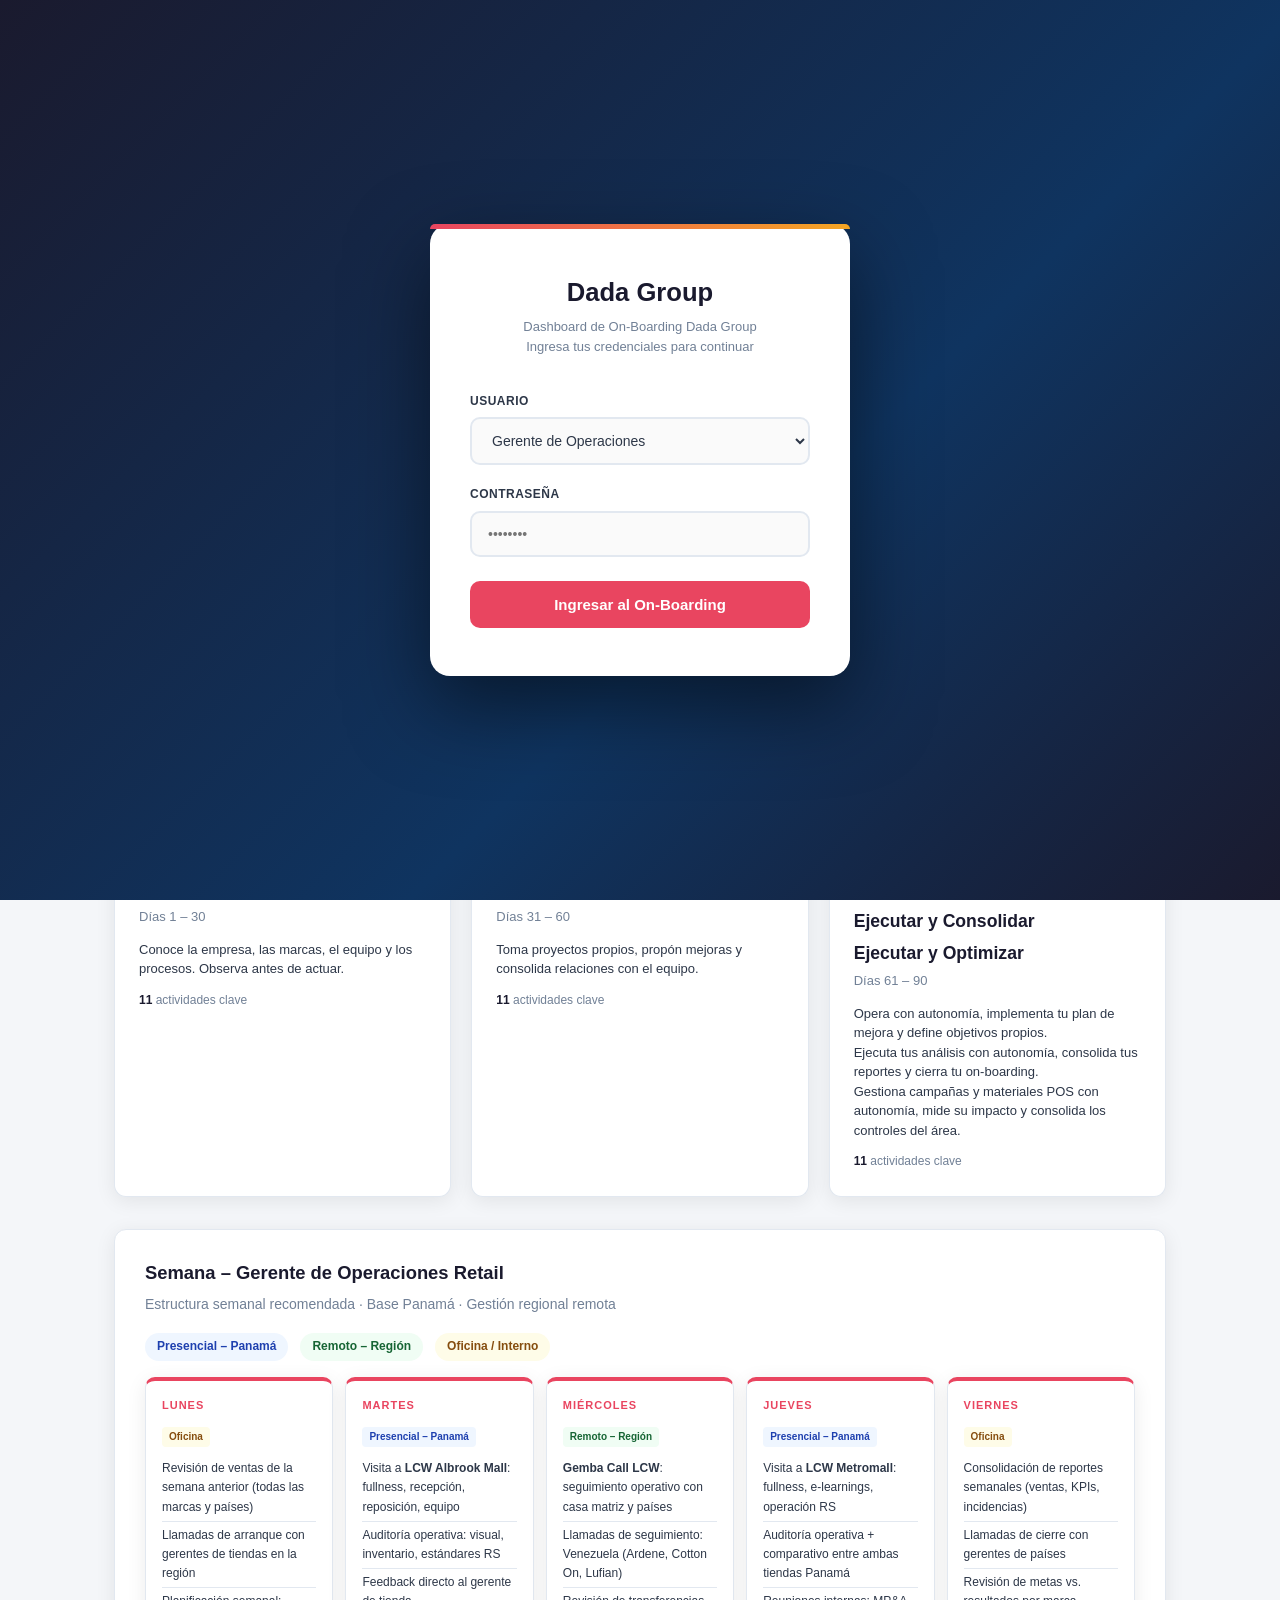
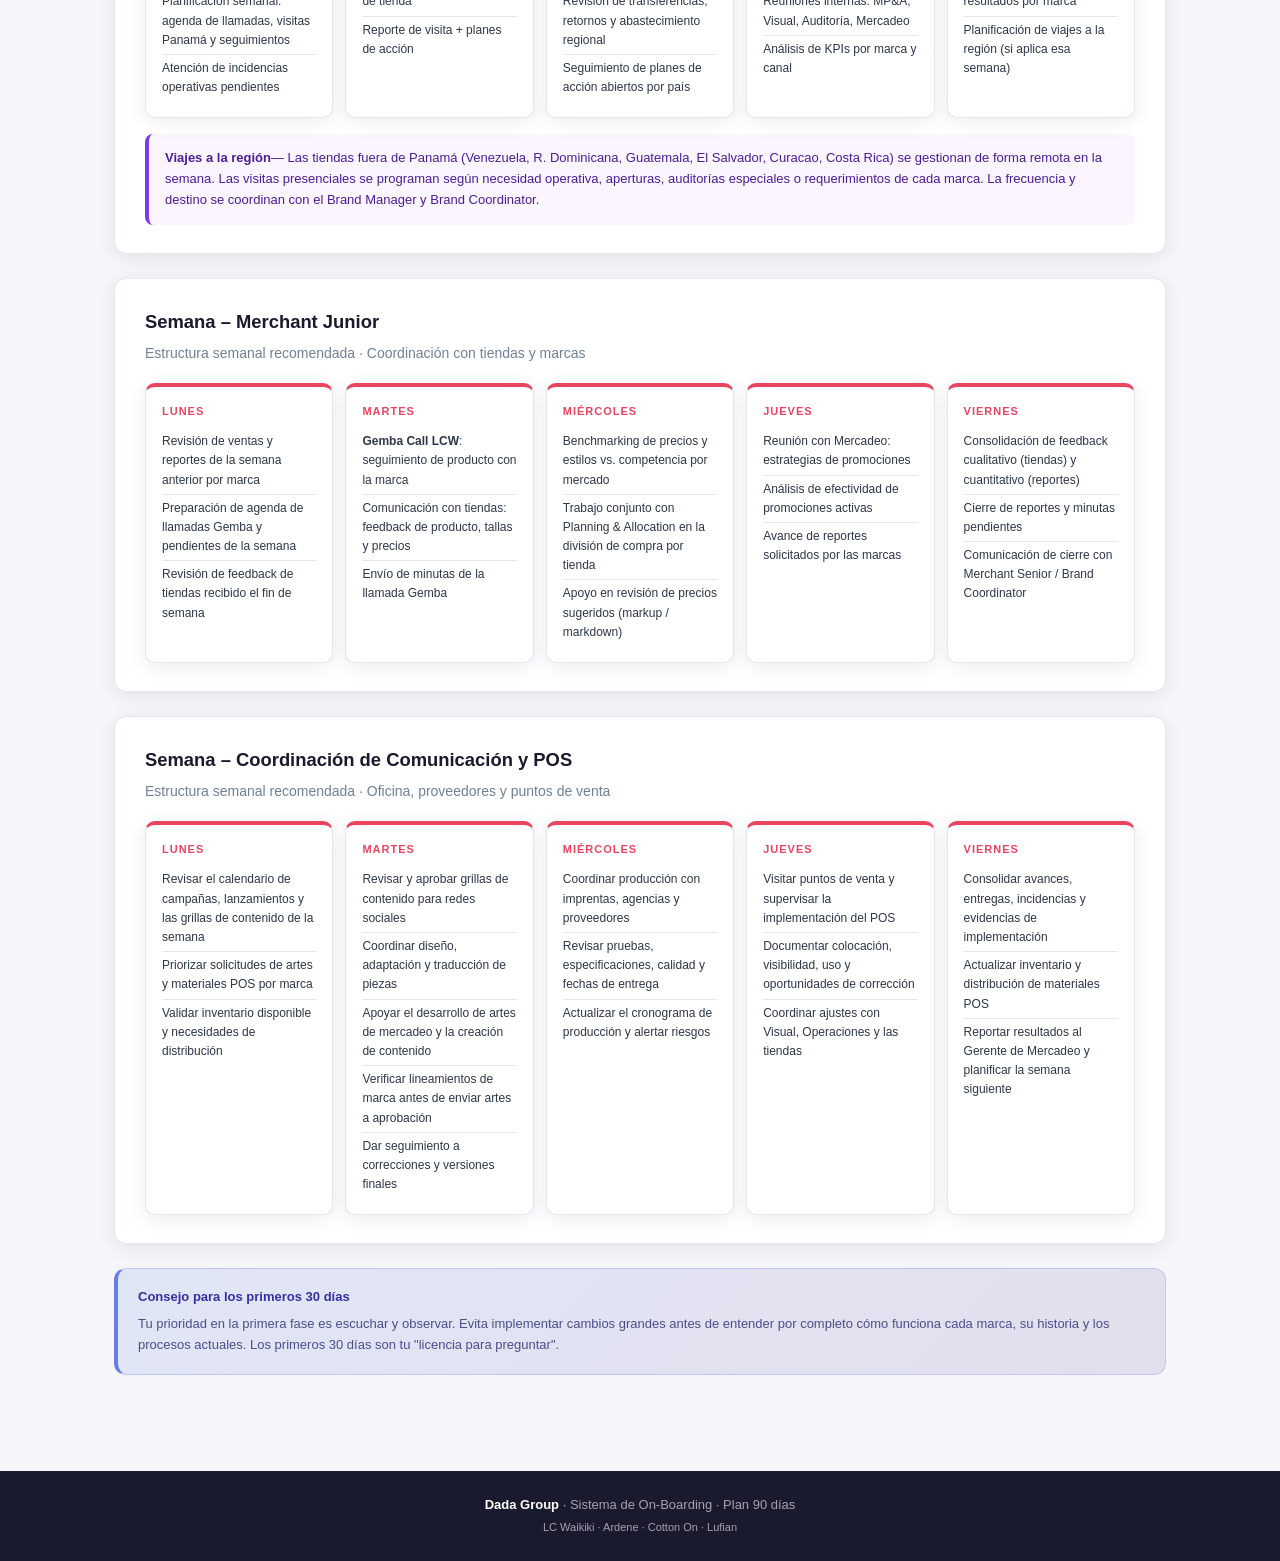
==== commit 8ad77739: "feat(onboarding): agregar rol de comunicación y POS" ====
--- a/index.html
+++ b/index.html
@@ -3,7 +3,7 @@
 <head>
 <meta charset="UTF-8">
 <meta name="viewport" content="width=device-width, initial-scale=1.0">
-<title>On-Boarding | Gerente de Operaciones Retail – Dada Group</title>
+<title>On-Boarding | Dada Group</title>
 <style>
   :root {
     --primary: #1a1a2e;
@@ -422,6 +422,7 @@
   .tag-mkt { background: #fff3e0; color: #e65100; }
   .tag-hr { background: #fce4ec; color: #880e4f; }
   .tag-merch { background: #fff7ed; color: #c2410c; }
+  .tag-pos { background: #ecfdf5; color: #047857; }
 
   /* ── FOOTER ── */
   .footer {
@@ -444,6 +445,7 @@
       <option value="onboarding" selected>Gerente de Operaciones</option>
       <option value="Brand Coordinator">Admin</option>
       <option value="merchant-jr">Merchant Junior</option>
+      <option value="POS">Comunicación y POS</option>
     </select>
 
     <label class="login-label" for="login-password">Contraseña</label>
@@ -480,7 +482,7 @@
     <button class="nav-btn active" onclick="showSection('plan')">Plan 90 Días</button>
     <button class="nav-btn" onclick="showSection('empresa')">Empresa y Valores</button>
     <button class="nav-btn" onclick="showSection('marcas')">Las Marcas</button>
-    <button class="nav-btn" onclick="showSection('operaciones')">Operaciones</button>
+    <button class="nav-btn" onclick="showSection('operaciones')">Gestión del Rol</button>
     <button class="nav-btn" onclick="showSection('equipo')">Equipo y Estructura</button>
     <button class="nav-btn" onclick="showSection('herramientas')">Herramientas</button>
     <button class="nav-btn" onclick="showSection('recursos')">Recursos y Dashboards</button>
@@ -534,9 +536,11 @@
         <div class="phase-label">Fase 3</div>
         <div class="phase-title" data-role="ops">Liderar y Ejecutar</div>
         <div class="phase-title" data-role="merchant-jr">Ejecutar y Consolidar</div>
+        <div class="phase-title" data-role="pos">Ejecutar y Optimizar</div>
         <div class="phase-days">Días 61 – 90</div>
         <div class="phase-desc" data-role="ops">Opera con autonomía, implementa tu plan de mejora y define objetivos propios.</div>
         <div class="phase-desc" data-role="merchant-jr">Ejecuta tus análisis con autonomía, consolida tus reportes y cierra tu on-boarding.</div>
+        <div class="phase-desc" data-role="pos">Gestiona campañas y materiales POS con autonomía, mide su impacto y consolida los controles del área.</div>
         <div class="phase-tasks-count"><span id="phase-count-3">11</span> actividades clave</div>
       </div>
     </div>
@@ -646,6 +650,47 @@
           <div class="day-task">Consolidación de feedback cualitativo (tiendas) y cuantitativo (reportes)</div>
           <div class="day-task">Cierre de reportes y minutas pendientes</div>
           <div class="day-task">Comunicación de cierre con Merchant Senior / Brand Coordinator</div>
+        </div>
+      </div>
+    </div>
+
+    <!-- Semana tipo – Comunicación y POS -->
+    <div class="card" data-role="pos">
+      <div class="card-title">Semana – Coordinación de Comunicación y POS</div>
+      <div class="card-subtitle">Estructura semanal recomendada · Oficina, proveedores y puntos de venta</div>
+
+      <div class="week-grid">
+        <div class="day-card">
+          <div class="day-name">Lunes</div>
+          <div class="day-task">Revisar el calendario de campañas, lanzamientos y las grillas de contenido de la semana</div>
+          <div class="day-task">Priorizar solicitudes de artes y materiales POS por marca</div>
+          <div class="day-task">Validar inventario disponible y necesidades de distribución</div>
+        </div>
+        <div class="day-card">
+          <div class="day-name">Martes</div>
+          <div class="day-task">Revisar y aprobar grillas de contenido para redes sociales</div>
+          <div class="day-task">Coordinar diseño, adaptación y traducción de piezas</div>
+          <div class="day-task">Apoyar el desarrollo de artes de mercadeo y la creación de contenido</div>
+          <div class="day-task">Verificar lineamientos de marca antes de enviar artes a aprobación</div>
+          <div class="day-task">Dar seguimiento a correcciones y versiones finales</div>
+        </div>
+        <div class="day-card">
+          <div class="day-name">Miércoles</div>
+          <div class="day-task">Coordinar producción con imprentas, agencias y proveedores</div>
+          <div class="day-task">Revisar pruebas, especificaciones, calidad y fechas de entrega</div>
+          <div class="day-task">Actualizar el cronograma de producción y alertar riesgos</div>
+        </div>
+        <div class="day-card">
+          <div class="day-name">Jueves</div>
+          <div class="day-task">Visitar puntos de venta y supervisar la implementación del POS</div>
+          <div class="day-task">Documentar colocación, visibilidad, uso y oportunidades de corrección</div>
+          <div class="day-task">Coordinar ajustes con Visual, Operaciones y las tiendas</div>
+        </div>
+        <div class="day-card">
+          <div class="day-name">Viernes</div>
+          <div class="day-task">Consolidar avances, entregas, incidencias y evidencias de implementación</div>
+          <div class="day-task">Actualizar inventario y distribución de materiales POS</div>
+          <div class="day-task">Reportar resultados al Gerente de Mercadeo y planificar la semana siguiente</div>
         </div>
       </div>
     </div>
@@ -1002,16 +1047,16 @@
   </div>
 </div>
 
-<!-- ═══════════════════════════ OPERACIONES ═══════════════════════════ -->
+<!-- ═══════════════════════════ GESTIÓN DEL ROL ═══════════════════════════ -->
 <div id="operaciones" class="section">
   <div class="container">
     <div class="section-header">
-      <h2>Operaciones Retail</h2>
-      <p>Procesos clave, KPIs y estándares que debes dominar</p>
+      <h2>Gestión del Rol y Operación Retail</h2>
+      <p>Responsabilidades, ritmos, KPIs y estándares que debes dominar</p>
     </div>
 
     <!-- KPI Dashboard -->
-    <div class="kpi-dashboard">
+    <div class="kpi-dashboard" data-role="ops merchant-jr">
       <div class="kpi-card">        <div class="kpi-metric">Ventas</div>
         <div class="kpi-name">Ventas netas diarias / semanales</div>
         <div class="kpi-note">vs. Presupuesto y año anterior</div>
@@ -1039,7 +1084,7 @@
     </div>
 
     <!-- KPIs LC Waikiki -->
-    <div class="card" style="margin-bottom:24px; border-left:4px solid var(--lc-color);">
+    <div class="card" style="margin-bottom:24px; border-left:4px solid var(--lc-color);" data-role="ops merchant-jr">
       <div class="card-title">KPIs Específicos – LC Waikiki</div>
       <div class="card-subtitle">Indicadores exclusivos de la marca que debes monitorear y gestionar</div>
       <div class="kpi-dashboard" style="margin-top:16px;">
@@ -1068,6 +1113,45 @@
       </div>
     </div>
 
+    <!-- Indicadores – Comunicación y POS -->
+    <div class="kpi-dashboard" data-role="pos">
+      <div class="kpi-card" style="border-top:3px solid #059669;">
+        <div class="kpi-metric" style="color:#047857;">Tiempo</div>
+        <div class="kpi-name">Entregas a tiempo</div>
+        <div class="kpi-note">Artes, producción e instalación vs. cronograma</div>
+      </div>
+      <div class="kpi-card" style="border-top:3px solid #059669;">
+        <div class="kpi-metric" style="color:#047857;">Impl.</div>
+        <div class="kpi-name">Implementación correcta</div>
+        <div class="kpi-note">% de puntos de venta conformes con arte e instructivo</div>
+      </div>
+      <div class="kpi-card" style="border-top:3px solid #059669;">
+        <div class="kpi-metric" style="color:#047857;">Calidad</div>
+        <div class="kpi-name">Incidencias y retrabajos</div>
+        <div class="kpi-note">Errores de arte, producción, entrega o instalación</div>
+      </div>
+      <div class="kpi-card" style="border-top:3px solid #059669;">
+        <div class="kpi-metric" style="color:#047857;">Stock</div>
+        <div class="kpi-name">Disponibilidad POS</div>
+        <div class="kpi-note">Cobertura, faltantes y reposición por marca y tienda</div>
+      </div>
+      <div class="kpi-card" style="border-top:3px solid #059669;">
+        <div class="kpi-metric" style="color:#047857;">Prov.</div>
+        <div class="kpi-name">Cumplimiento de proveedor</div>
+        <div class="kpi-note">Calidad, cantidad y fecha de entrega acordadas</div>
+      </div>
+      <div class="kpi-card" style="border-top:3px solid #059669;">
+        <div class="kpi-metric" style="color:#047857;">Impacto</div>
+        <div class="kpi-name">Efectividad visual y funcional</div>
+        <div class="kpi-note">Visibilidad, comprensión, uso, interacción y resultado disponible</div>
+      </div>
+      <div class="kpi-card" style="border-top:3px solid #059669;">
+        <div class="kpi-metric" style="color:#047857;">RRSS</div>
+        <div class="kpi-name">Cumplimiento de grillas</div>
+        <div class="kpi-note">Revisión, aprobación y entrega de contenido según calendario</div>
+      </div>
+    </div>
+
     <!-- Procesos -->
     <!-- Responsabilidades reales del rol -->
     <div class="card" data-role="ops">
@@ -1198,6 +1282,86 @@
           <div>
             <div style="font-weight:700; font-size:13px; color:var(--primary);">Promociones</div>
             <div style="font-size:12px; color:var(--text-light); margin-top:2px;">Apoyo a Mercadeo en el desarrollo de estrategias de promociones y análisis de su efectividad.</div>
+          </div>
+        </div>
+      </div>
+    </div>
+
+    <!-- Responsabilidades – Comunicación y POS -->
+    <div class="card" data-role="pos">
+      <div class="card-title">Responsabilidades de Comunicación y POS – Dada Group</div>
+      <div class="card-subtitle">Coordinación de comunicación, materiales, proveedores e implementación en puntos de venta</div>
+      <div style="display:grid; grid-template-columns:1fr 1fr; gap:12px; margin-top:14px;">
+        <div style="display:flex; gap:10px; padding:12px; background:var(--light); border-radius:8px; align-items:flex-start;">
+          <div>
+            <div style="font-weight:700; font-size:13px; color:var(--primary);">Estrategia de comunicación</div>
+            <div style="font-size:12px; color:var(--text-light); margin-top:2px;">Coordinar la ejecución de los planes de comunicación interna, externa y digital de la empresa.</div>
+          </div>
+        </div>
+        <div style="display:flex; gap:10px; padding:12px; background:#ecfdf5; border-radius:8px; align-items:flex-start; border:1px solid #a7f3d0;">
+          <div>
+            <div style="font-weight:700; font-size:13px; color:#047857;">Gestión de materiales POS</div>
+            <div style="font-size:12px; color:var(--text-light); margin-top:2px;">Desarrollar, implementar y dar seguimiento a materiales para puntos de venta y ecommerce.</div>
+          </div>
+        </div>
+        <div style="display:flex; gap:10px; padding:12px; background:var(--light); border-radius:8px; align-items:flex-start;">
+          <div>
+            <div style="font-weight:700; font-size:13px; color:var(--primary);">Imagen de marca</div>
+            <div style="font-size:12px; color:var(--text-light); margin-top:2px;">Velar por la aplicación correcta y consistente de los lineamientos de cada marca.</div>
+          </div>
+        </div>
+        <div style="display:flex; gap:10px; padding:12px; background:#ecfdf5; border-radius:8px; align-items:flex-start; border:1px solid #a7f3d0;">
+          <div>
+            <div style="font-weight:700; font-size:13px; color:#047857;">Redes sociales y grillas de contenido</div>
+            <div style="font-size:12px; color:var(--text-light); margin-top:2px;">Revisar y aprobar las grillas de contenido, validando mensajes, fechas, formatos y coherencia con la estrategia y los lineamientos de marca.</div>
+          </div>
+        </div>
+        <div style="display:flex; gap:10px; padding:12px; background:var(--light); border-radius:8px; align-items:flex-start;">
+          <div>
+            <div style="font-weight:700; font-size:13px; color:var(--primary);">Contenido y artes de mercadeo</div>
+            <div style="font-size:12px; color:var(--text-light); margin-top:2px;">Apoyar el desarrollo de artes para mercadeo y participar en la conceptualización, producción y creación de contenido para campañas y redes sociales.</div>
+          </div>
+        </div>
+        <div style="display:flex; gap:10px; padding:12px; background:var(--light); border-radius:8px; align-items:flex-start;">
+          <div>
+            <div style="font-weight:700; font-size:13px; color:var(--primary);">Coordinación con Diseño</div>
+            <div style="font-size:12px; color:var(--text-light); margin-top:2px;">Supervisar el desarrollo gráfico, la adaptación y la traducción de piezas de comunicación y POS.</div>
+          </div>
+        </div>
+        <div style="display:flex; gap:10px; padding:12px; background:var(--light); border-radius:8px; align-items:flex-start;">
+          <div>
+            <div style="font-weight:700; font-size:13px; color:var(--primary);">Gestión de proveedores</div>
+            <div style="font-size:12px; color:var(--text-light); margin-top:2px;">Coordinar con imprentas, agencias y proveedores la calidad, producción y entrega oportuna de los materiales.</div>
+          </div>
+        </div>
+        <div style="display:flex; gap:10px; padding:12px; background:var(--light); border-radius:8px; align-items:flex-start;">
+          <div>
+            <div style="font-weight:700; font-size:13px; color:var(--primary);">Implementación en campo</div>
+            <div style="font-size:12px; color:var(--text-light); margin-top:2px;">Supervisar la colocación, visibilidad y uso correcto de los materiales POS en tienda.</div>
+          </div>
+        </div>
+        <div style="display:flex; gap:10px; padding:12px; background:var(--light); border-radius:8px; align-items:flex-start;">
+          <div>
+            <div style="font-weight:700; font-size:13px; color:var(--primary);">Comunicación interna</div>
+            <div style="font-size:12px; color:var(--text-light); margin-top:2px;">Apoyar la difusión clara y oportuna de mensajes corporativos dentro de la organización.</div>
+          </div>
+        </div>
+        <div style="display:flex; gap:10px; padding:12px; background:var(--light); border-radius:8px; align-items:flex-start;">
+          <div>
+            <div style="font-weight:700; font-size:13px; color:var(--primary);">Inventario y distribución POS</div>
+            <div style="font-size:12px; color:var(--text-light); margin-top:2px;">Mantener seguimiento al stock, las necesidades y la distribución de materiales por marca y tienda.</div>
+          </div>
+        </div>
+        <div style="display:flex; gap:10px; padding:12px; background:var(--light); border-radius:8px; align-items:flex-start;">
+          <div>
+            <div style="font-weight:700; font-size:13px; color:var(--primary);">Campañas y cronogramas</div>
+            <div style="font-size:12px; color:var(--text-light); margin-top:2px;">Coordinar materiales para lanzamientos y promociones, asegurando tiempos de arte, producción y ejecución.</div>
+          </div>
+        </div>
+        <div style="display:flex; gap:10px; padding:12px; background:var(--light); border-radius:8px; align-items:flex-start;">
+          <div>
+            <div style="font-weight:700; font-size:13px; color:var(--primary);">Evaluación de impacto</div>
+            <div style="font-size:12px; color:var(--text-light); margin-top:2px;">Monitorear la efectividad visual y funcional del POS y documentar oportunidades de mejora.</div>
           </div>
         </div>
       </div>
@@ -1281,6 +1445,47 @@
              Comunicación con tiendas (feedback de producto)<br>
              Seguimiento de reportes en curso<br>
              Revisión de solicitudes de las marcas
+          </div>
+        </div>
+      </div>
+    </div>
+
+    <div class="card" data-role="pos">
+      <div class="card-title">Ciclo Mensual de Comunicación y POS</div>
+      <div class="card-subtitle">Ritmo de planificación, producción, implementación y evaluación</div>
+      <div style="display:grid; grid-template-columns:1fr 1fr; gap:16px; margin-top:8px;">
+        <div>
+          <div style="font-weight:700; font-size:13px; color:var(--primary); margin-bottom:8px;">Semana 1 del mes</div>
+          <div style="font-size:13px; color:var(--text); line-height:2;">
+             Revisar campañas, lanzamientos, mensajes y grillas de contenido del período<br>
+             Confirmar necesidades POS por marca y canal<br>
+             Validar inventario disponible y cronogramas
+          </div>
+        </div>
+        <div>
+          <div style="font-weight:700; font-size:13px; color:var(--primary); margin-bottom:8px;">Semanas 2 y 3</div>
+          <div style="font-size:13px; color:var(--text); line-height:2;">
+             Revisar y aprobar grillas de contenido para redes sociales<br>
+             Coordinar diseño, adaptación y aprobación de artes<br>
+             Apoyar la creación de contenido y artes de mercadeo<br>
+             Gestionar producción, calidad y entregas con proveedores<br>
+             Distribuir materiales y supervisar su implementación
+          </div>
+        </div>
+        <div>
+          <div style="font-weight:700; font-size:13px; color:var(--primary); margin-bottom:8px;">Semana 4</div>
+          <div style="font-size:13px; color:var(--text); line-height:2;">
+             Verificar implementación en puntos de venta<br>
+             Evaluar efectividad visual y funcional del POS<br>
+             Conciliar inventario y presentar resultados del mes
+          </div>
+        </div>
+        <div>
+          <div style="font-weight:700; font-size:13px; color:var(--primary); margin-bottom:8px;">Recurrente (diario)</div>
+          <div style="font-size:13px; color:var(--text); line-height:2;">
+             Dar seguimiento a artes, correcciones y aprobaciones<br>
+             Controlar fechas de producción, entrega e instalación<br>
+             Atender solicitudes de marcas, tiendas y áreas internas
           </div>
         </div>
       </div>
@@ -1368,9 +1573,9 @@
               <div class="on-title">Visual</div>
               <div class="on-name">Visual Merchandising</div>
             </div>
-            <div class="org-node" style="min-width:120px;">
+            <div class="org-node" id="org-node-marketing" style="min-width:120px;">
               <div class="on-title">Mercadeo</div>
-              <div class="on-name">Marketing</div>
+              <div class="on-name" id="org-name-marketing">Marketing</div>
             </div>
             <div class="org-node" style="min-width:120px;">
               <div class="on-title">Auditoría</div>
@@ -1383,6 +1588,7 @@
         <div style="font-size:13px; font-weight:700; color:var(--primary); margin-bottom:6px;">Tu posición en el equipo</div>
         <div style="font-size:13px; color:var(--text); line-height:1.6;" data-role="ops">Como Gerente de Operaciones eres el nexo entre el equipo de oficina (MP&A, Visual, Auditoría) y las tiendas. Reportas al Brand Coordinator y Brand Manager. Tu trabajo requiere coordinación constante con todos los departamentos y con los Retails/Countries.</div>
         <div style="font-size:13px; color:var(--text); line-height:1.6;" data-role="merchant-jr">Como Merchant Junior trabajas dentro del equipo Merchant, en coordinación constante con Planning &amp; Allocation, Visual y Mercadeo. Reportas al Merchant Senior y al Brand Coordinator. Tu foco es el análisis de producto, precios y el feedback comercial de tiendas.</div>
+        <div style="font-size:13px; color:var(--text); line-height:1.6;" data-role="pos">Como Coordinación de Comunicación y POS formas parte de Mercadeo/Visual y reportas al Gerente de Mercadeo. Eres el enlace entre las marcas, Diseño, Visual, Operaciones, Logística, proveedores y puntos de venta para que cada mensaje y material se implemente correctamente.</div>
       </div>
     </div>
 
@@ -1407,6 +1613,14 @@
             <div class="contact-brand cb-dada">Dada Group</div>
           </div>
         </div>
+        <div class="contact-item" data-role="pos">
+          <div class="contact-avatar" style="background:linear-gradient(135deg,#059669,#047857);">GM</div>
+          <div>
+            <div class="contact-name">Gerente de Mercadeo</div>
+            <div class="contact-role">Tu supervisor inmediato. Define prioridades de comunicación y campañas, valida el rumbo del área y recibe tus avances, necesidades y resultados de POS.</div>
+            <div class="contact-brand cb-dada">Dada Group</div>
+          </div>
+        </div>
         <div class="contact-item">
           <div class="contact-avatar" style="background:#4299e1;">BC</div>
           <div>
@@ -1555,6 +1769,56 @@
       </div>
     </div>
 
+    <div class="tools-grid" data-role="pos">
+      <div class="tool-card">
+        <div class="tool-name">Illustrator y Photoshop</div>
+        <div class="tool-cat cat-comm">Diseño</div>
+        <div class="tool-desc">Herramientas para revisar, adaptar y coordinar piezas de comunicación y materiales POS dentro de los lineamientos de marca.</div>
+      </div>
+      <div class="tool-card">
+        <div class="tool-name">PowerPoint</div>
+        <div class="tool-cat cat-comm">Presentaciones</div>
+        <div class="tool-desc">Preparación de propuestas, presentaciones de campaña, reportes de implementación y comunicación interna.</div>
+      </div>
+      <div class="tool-card">
+        <div class="tool-name">Biblioteca de Artes y Brand Books</div>
+        <div class="tool-cat cat-retail">Marca</div>
+        <div class="tool-desc">Repositorio de lineamientos, artes maestros, plantillas, traducciones y versiones aprobadas por marca.</div>
+      </div>
+      <div class="tool-card">
+        <div class="tool-name">Calendario y Grillas de Contenido</div>
+        <div class="tool-cat cat-comm">Redes sociales</div>
+        <div class="tool-desc">Planificación, revisión y aprobación de publicaciones, mensajes, formatos, fechas, responsables y artes para los canales sociales de cada marca.</div>
+      </div>
+      <div class="tool-card">
+        <div class="tool-name">Cronograma de Campañas y POS</div>
+        <div class="tool-cat cat-rep">Planificación</div>
+        <div class="tool-desc">Control de briefs, responsables, aprobaciones, producción, entregas e instalación por campaña, marca y tienda.</div>
+      </div>
+      <div class="tool-card">
+        <div class="tool-name">Control de Inventario POS</div>
+        <div class="tool-cat cat-ops">Operaciones</div>
+        <div class="tool-desc">Seguimiento de existencias, necesidades, distribución, recepción y uso de materiales promocionales en los puntos de venta.</div>
+      </div>
+      <div class="tool-card">
+        <div class="tool-name">Gestión de Proveedores</div>
+        <div class="tool-cat cat-fin">Producción</div>
+        <div class="tool-desc">Registro de cotizaciones, pruebas, especificaciones, calidad, fechas de entrega e incidencias de imprentas, agencias y productores.</div>
+      </div>
+      <div class="tool-card">
+        <div class="tool-name">Canales de Tiendas y Áreas Internas</div>
+        <div class="tool-cat cat-comm">Comunicación</div>
+        <div class="tool-desc">Coordinación diaria con Mercadeo, Diseño, Visual, Operaciones, Logística y tiendas para implementar mensajes y materiales.</div>
+      </div>
+      <a href="https://script.google.com/macros/s/AKfycbzV53tOJqS8Gj1PXinVU1h4cTM3afyv8kskvxJ1HFbKUBZvD2X6jGdju3gOHXVkcwGx/exec" target="_blank" style="text-decoration:none; color:inherit;">
+      <div class="tool-card" style="cursor:pointer;">
+        <div class="tool-name">Dashboard de KPIs</div>
+        <div class="tool-cat cat-rep">Resultados</div>
+        <div class="tool-desc">Referencia para relacionar campañas e implementación POS con tráfico, conversión, ticket y ventas por marca y tienda.</div>
+      </div>
+      </a>
+    </div>
+
     <div class="card" style="margin-top:8px;" data-role="ops">
       <div class="card-title">Accesos que debes solicitar en tu primera semana</div>
       <div style="display:grid; grid-template-columns:1fr 1fr; gap:12px; margin-top:12px;">
@@ -1587,6 +1851,30 @@
         </div>
         <div style="display:flex; align-items:center; gap:10px; padding:10px 14px; background:var(--light); border-radius:8px; font-size:13px;">
           <span></span><span><strong>Canales de comunicación</strong>– solicitar a tu líder</span>
+        </div>
+      </div>
+    </div>
+
+    <div class="card" style="margin-top:8px;" data-role="pos">
+      <div class="card-title">Accesos que debes solicitar en tu primera semana</div>
+      <div style="display:grid; grid-template-columns:1fr 1fr; gap:12px; margin-top:12px;">
+        <div style="display:flex; align-items:center; gap:10px; padding:10px 14px; background:var(--light); border-radius:8px; font-size:13px;">
+          <span></span><span><strong>Correo y canales corporativos</strong>– solicitar a IT y a tu líder</span>
+        </div>
+        <div style="display:flex; align-items:center; gap:10px; padding:10px 14px; background:var(--light); border-radius:8px; font-size:13px;">
+          <span></span><span><strong>Brand books y biblioteca de artes</strong>– solicitar a Mercadeo y las marcas</span>
+        </div>
+        <div style="display:flex; align-items:center; gap:10px; padding:10px 14px; background:var(--light); border-radius:8px; font-size:13px;">
+          <span></span><span><strong>Herramientas de diseño</strong>– solicitar licencias y configuración a IT</span>
+        </div>
+        <div style="display:flex; align-items:center; gap:10px; padding:10px 14px; background:var(--light); border-radius:8px; font-size:13px;">
+          <span></span><span><strong>Cronogramas e inventario POS</strong>– solicitar a tu líder</span>
+        </div>
+        <div style="display:flex; align-items:center; gap:10px; padding:10px 14px; background:var(--light); border-radius:8px; font-size:13px;">
+          <span></span><span><strong>Directorio y expedientes de proveedores</strong>– solicitar a Mercadeo</span>
+        </div>
+        <div style="display:flex; align-items:center; gap:10px; padding:10px 14px; background:var(--light); border-radius:8px; font-size:13px;">
+          <span></span><span><strong>Canales de tiendas y Logística</strong>– solicitar a Operaciones</span>
         </div>
       </div>
     </div>
@@ -1812,11 +2100,60 @@
       </div>
     </div>
 
+    <!-- Recursos disponibles – Comunicación y POS -->
+    <div class="card" data-role="pos">
+      <div class="card-title">Recursos Clave de Comunicación y POS</div>
+      <div class="card-subtitle">Materiales que debes ubicar, validar y mantener organizados durante tu primera semana</div>
+      <div style="display:grid; grid-template-columns:1fr 1fr; gap:12px; margin-top:14px;">
+        <div style="border-left:4px solid var(--lc-color); background:#eff6ff; border-radius:8px; padding:14px;">
+          <div style="font-weight:700; font-size:13px; color:var(--lc-color); margin-bottom:6px;">Lineamientos por Marca</div>
+          <div style="font-size:12px; color:var(--text); line-height:1.8;">
+            • Brand books vigentes de LC Waikiki, Ardene, Cotton On y Lufian<br>
+            • Reglas de uso de logos, tipografías, colores e imágenes<br>
+            • Contactos de aprobación de cada marca
+          </div>
+        </div>
+        <div style="border-left:4px solid #059669; background:#ecfdf5; border-radius:8px; padding:14px;">
+          <div style="font-weight:700; font-size:13px; color:#047857; margin-bottom:6px;">Biblioteca de Artes</div>
+          <div style="font-size:12px; color:var(--text); line-height:1.8;">
+            • Artes maestros y adaptaciones locales aprobadas<br>
+            • Plantillas de comunicación interna, externa y digital<br>
+            • Grillas de redes sociales y banco de contenido<br>
+            • Traducciones y control de versiones
+          </div>
+        </div>
+        <div style="border-left:4px solid var(--gold); background:#fffbeb; border-radius:8px; padding:14px;">
+          <div style="font-weight:700; font-size:13px; color:#92400e; margin-bottom:6px;">Producción y Proveedores</div>
+          <div style="font-size:12px; color:var(--text); line-height:1.8;">
+            • Directorio de imprentas, agencias y productores<br>
+            • Especificaciones, pruebas y criterios de calidad<br>
+            • Historial de cotizaciones, entregas e incidencias
+          </div>
+        </div>
+        <div style="border-left:4px solid #6c63ff; background:#f5f3ff; border-radius:8px; padding:14px;">
+          <div style="font-weight:700; font-size:13px; color:#5b21b6; margin-bottom:6px;">Control e Implementación POS</div>
+          <div style="font-size:12px; color:var(--text); line-height:1.8;">
+            • Calendario de campañas y cronogramas de ejecución<br>
+            • Inventario y distribución por tienda<br>
+            • Evidencias fotográficas y reportes de implementación
+          </div>
+        </div>
+      </div>
+    </div>
+
     <div class="tip-box" data-role="ops">
       <div class="tip-title">Orden de lectura recomendado para la primera semana</div>
       <div class="tip-text">
         <strong>Día 1–2:</strong>Manual Operativo Tienda LCW + Retailstore Instruction Manual.<br>
         <strong>Día 3–4:</strong>Mobile Info – Stock Tracking + Videos explicativos – Recepción de producto.
+      </div>
+    </div>
+    <div class="tip-box" data-role="pos">
+      <div class="tip-title">Orden de revisión recomendado para la primera semana</div>
+      <div class="tip-text">
+        <strong>Día 1–2:</strong>lineamientos de las cuatro marcas + calendario activo de campañas.<br>
+        <strong>Día 3–4:</strong>biblioteca de artes, plantillas, traducciones e inventario POS.<br>
+        <strong>Día 5:</strong>expedientes de proveedores + evidencias recientes de implementación en tiendas.
       </div>
     </div>
   </div>
@@ -2370,6 +2707,300 @@
           <div class="ci-text">Presentación formal de cierre de on-boarding — Día 90</div>
           <div class="ci-detail">Comparte tus aprendizajes, logros del período, diagnóstico completo y visión para el siguiente semestre. Este es tu momento.</div>
           <span class="ci-tag tag-merch">MERCH</span>
+        </div>
+      </div>
+    </div>
+
+    <!-- FASE 1 – COMUNICACIÓN Y POS -->
+    <div class="checklist-phase" data-role="pos">
+      <div class="checklist-phase-title cp-1">Fase 1: Aprender y Escuchar — Días 1 al 30</div>
+
+      <div class="checklist-item" onclick="toggleCheck(this)">
+        <div class="ci-box"><span class="ci-check"></span></div>
+        <div class="ci-content">
+          <div class="ci-text">Reunión de bienvenida con el Gerente de Mercadeo</div>
+          <div class="ci-detail">Alinear expectativas, prioridades, campañas activas, autonomía y forma de reportar avances</div>
+          <span class="ci-tag tag-mkt">MKT</span>
+        </div>
+      </div>
+
+      <div class="checklist-item" onclick="toggleCheck(this)">
+        <div class="ci-box"><span class="ci-check"></span></div>
+        <div class="ci-content">
+          <div class="ci-text">Completar el proceso de inducción administrativa</div>
+          <div class="ci-detail">Contratos, nómina, beneficios, políticas generales, calidad y confidencialidad</div>
+          <span class="ci-tag tag-rr">RRHH</span>
+        </div>
+      </div>
+
+      <div class="checklist-item" onclick="toggleCheck(this)">
+        <div class="ci-box"><span class="ci-check"></span></div>
+        <div class="ci-content">
+          <div class="ci-text">Solicitar y configurar los accesos de Comunicación y POS</div>
+          <div class="ci-detail">Correo, canales corporativos, carpetas de marca, biblioteca de artes, herramientas de diseño y controles POS</div>
+          <span class="ci-tag tag-pos">POS</span>
+        </div>
+      </div>
+
+      <div class="checklist-item" onclick="toggleCheck(this)">
+        <div class="ci-box"><span class="ci-check"></span></div>
+        <div class="ci-content">
+          <div class="ci-text">Revisar los lineamientos vigentes de las cuatro marcas</div>
+          <div class="ci-detail">Logos, tipografías, colores, imágenes, tono de comunicación, formatos y contactos de aprobación</div>
+          <span class="ci-tag tag-pos">POS</span>
+        </div>
+      </div>
+
+      <div class="checklist-item" onclick="toggleCheck(this)">
+        <div class="ci-box"><span class="ci-check"></span></div>
+        <div class="ci-content">
+          <div class="ci-text">Conocer el calendario de comunicación, campañas, lanzamientos y redes sociales activo</div>
+          <div class="ci-detail">Revisar las grillas vigentes e identificar fechas críticas, dependencias, responsables, mensajes y materiales requeridos por marca y canal</div>
+          <span class="ci-tag tag-mkt">MKT</span>
+        </div>
+      </div>
+
+      <div class="checklist-item" onclick="toggleCheck(this)">
+        <div class="ci-box"><span class="ci-check"></span></div>
+        <div class="ci-content">
+          <div class="ci-text">Mapear el flujo actual de un material POS de inicio a fin</div>
+          <div class="ci-detail">Brief, diseño, traducción, aprobación, producción, distribución, instalación y evidencia de cierre</div>
+          <span class="ci-tag tag-pos">POS</span>
+        </div>
+      </div>
+
+      <div class="checklist-item" onclick="toggleCheck(this)">
+        <div class="ci-box"><span class="ci-check"></span></div>
+        <div class="ci-content">
+          <div class="ci-text">Sesiones de conocimiento con Diseño, Visual, Operaciones, Logística y Ventas</div>
+          <div class="ci-detail">Entender qué necesita cada área, cómo se coordinan y dónde suelen aparecer retrasos o retrabajos</div>
+          <span class="ci-tag tag-pos">POS</span>
+        </div>
+      </div>
+
+      <div class="checklist-item" onclick="toggleCheck(this)">
+        <div class="ci-box"><span class="ci-check"></span></div>
+        <div class="ci-content">
+          <div class="ci-text">Revisar el inventario y la distribución vigente de materiales POS</div>
+          <div class="ci-detail">Validar existencias, ubicación, necesidades, responsables y trazabilidad por marca y punto de venta</div>
+          <span class="ci-tag tag-ops">OPS</span>
+        </div>
+      </div>
+
+      <div class="checklist-item" onclick="toggleCheck(this)">
+        <div class="ci-box"><span class="ci-check"></span></div>
+        <div class="ci-content">
+          <div class="ci-text">Conocer a las imprentas, agencias y proveedores principales</div>
+          <div class="ci-detail">Revisar capacidades, especificaciones, pruebas, tiempos de entrega, calidad e incidencias recientes</div>
+          <span class="ci-tag tag-pos">POS</span>
+        </div>
+      </div>
+
+      <div class="checklist-item" onclick="toggleCheck(this)">
+        <div class="ci-box"><span class="ci-check"></span></div>
+        <div class="ci-content">
+          <div class="ci-text">Realizar al menos dos visitas de observación a puntos de venta</div>
+          <div class="ci-detail">Revisar colocación, visibilidad, coherencia de marca, estado y uso funcional del POS sin intervenir todavía</div>
+          <span class="ci-tag tag-pos">POS</span>
+        </div>
+      </div>
+
+      <div class="checklist-item" onclick="toggleCheck(this)">
+        <div class="ci-box"><span class="ci-check"></span></div>
+        <div class="ci-content">
+          <div class="ci-text">Presentar el informe de observaciones de los primeros 30 días</div>
+          <div class="ci-detail">Compartir hallazgos, riesgos, necesidades de acceso y oportunidades iniciales con el Gerente de Mercadeo</div>
+          <span class="ci-tag tag-pos">POS</span>
+        </div>
+      </div>
+    </div>
+
+    <!-- FASE 2 – COMUNICACIÓN Y POS -->
+    <div class="checklist-phase" data-role="pos">
+      <div class="checklist-phase-title cp-2">Fase 2: Integrarse y Proponer — Días 31 al 60</div>
+
+      <div class="checklist-item" onclick="toggleCheck(this)">
+        <div class="ci-box"><span class="ci-check"></span></div>
+        <div class="ci-content">
+          <div class="ci-text">Coordinar una solicitud POS desde el brief hasta el arte aprobado</div>
+          <div class="ci-detail">Documentar requerimientos, responsables, versiones, observaciones y aprobación final</div>
+          <span class="ci-tag tag-pos">POS</span>
+        </div>
+      </div>
+
+      <div class="checklist-item" onclick="toggleCheck(this)">
+        <div class="ci-box"><span class="ci-check"></span></div>
+        <div class="ci-content">
+          <div class="ci-text">Supervisar la adaptación, traducción y desarrollo de artes para una campaña</div>
+          <div class="ci-detail">Apoyar al equipo creativo y verificar la coherencia del mensaje y la aplicación correcta de los lineamientos de marca</div>
+          <span class="ci-tag tag-pos">POS</span>
+        </div>
+      </div>
+
+      <div class="checklist-item" onclick="toggleCheck(this)">
+        <div class="ci-box"><span class="ci-check"></span></div>
+        <div class="ci-content">
+          <div class="ci-text">Revisar y aprobar una grilla de contenido para redes sociales</div>
+          <div class="ci-detail">Validar objetivos, mensajes, formatos, fechas, llamados a la acción, artes y coherencia con la campaña y la marca</div>
+          <span class="ci-tag tag-mkt">MKT</span>
+        </div>
+      </div>
+
+      <div class="checklist-item" onclick="toggleCheck(this)">
+        <div class="ci-box"><span class="ci-check"></span></div>
+        <div class="ci-content">
+          <div class="ci-text">Participar en la creación de contenido para una campaña o canal social</div>
+          <div class="ci-detail">Apoyar la conceptualización, producción o adaptación del contenido y dejar las piezas listas para aprobación y publicación</div>
+          <span class="ci-tag tag-mkt">MKT</span>
+        </div>
+      </div>
+
+      <div class="checklist-item" onclick="toggleCheck(this)">
+        <div class="ci-box"><span class="ci-check"></span></div>
+        <div class="ci-content">
+          <div class="ci-text">Gestionar cotización, prueba y cronograma con un proveedor</div>
+          <div class="ci-detail">Confirmar especificaciones, calidad, arte final y fechas antes de autorizar la producción</div>
+          <span class="ci-tag tag-pos">POS</span>
+        </div>
+      </div>
+
+      <div class="checklist-item" onclick="toggleCheck(this)">
+        <div class="ci-box"><span class="ci-check"></span></div>
+        <div class="ci-content">
+          <div class="ci-text">Coordinar la distribución e instalación de materiales con Operaciones y Logística</div>
+          <div class="ci-detail">Definir cantidades, destinos, responsables, fechas y evidencia requerida de cada tienda</div>
+          <span class="ci-tag tag-ops">OPS</span>
+        </div>
+      </div>
+
+      <div class="checklist-item" onclick="toggleCheck(this)">
+        <div class="ci-box"><span class="ci-check"></span></div>
+        <div class="ci-content">
+          <div class="ci-text">Preparar y difundir una comunicación interna</div>
+          <div class="ci-detail">Validar claridad, audiencia, canal, aprobación y confirmación de recepción del mensaje</div>
+          <span class="ci-tag tag-mkt">MKT</span>
+        </div>
+      </div>
+
+      <div class="checklist-item" onclick="toggleCheck(this)">
+        <div class="ci-box"><span class="ci-check"></span></div>
+        <div class="ci-content">
+          <div class="ci-text">Actualizar el control de inventario y reposición POS</div>
+          <div class="ci-detail">Registrar entradas, salidas, saldos, distribución y necesidades de reposición por marca y tienda</div>
+          <span class="ci-tag tag-ops">OPS</span>
+        </div>
+      </div>
+
+      <div class="checklist-item" onclick="toggleCheck(this)">
+        <div class="ci-box"><span class="ci-check"></span></div>
+        <div class="ci-content">
+          <div class="ci-text">Supervisar la implementación de una campaña en puntos de venta</div>
+          <div class="ci-detail">Recoger evidencia, identificar desviaciones y coordinar las correcciones requeridas</div>
+          <span class="ci-tag tag-pos">POS</span>
+        </div>
+      </div>
+
+      <div class="checklist-item" onclick="toggleCheck(this)">
+        <div class="ci-box"><span class="ci-check"></span></div>
+        <div class="ci-content">
+          <div class="ci-text">Proponer una mejora al cronograma o flujo de aprobación y producción</div>
+          <div class="ci-detail">Reducir retrasos, retrabajos o pérdida de trazabilidad sin afectar el control de marca</div>
+          <span class="ci-tag tag-pos">POS</span>
+        </div>
+      </div>
+
+      <div class="checklist-item" onclick="toggleCheck(this)">
+        <div class="ci-box"><span class="ci-check"></span></div>
+        <div class="ci-content">
+          <div class="ci-text">Definir indicadores básicos de seguimiento para Comunicación y POS</div>
+          <div class="ci-detail">Cumplimiento de fechas, entregas completas, incidencias, correcciones, cobertura e implementación</div>
+          <span class="ci-tag tag-pos">POS</span>
+        </div>
+      </div>
+
+      <div class="checklist-item" onclick="toggleCheck(this)">
+        <div class="ci-box"><span class="ci-check"></span></div>
+        <div class="ci-content">
+          <div class="ci-text">Presentar el informe de avance al día 60</div>
+          <div class="ci-detail">Mostrar entregables, indicadores, aprendizajes, mejoras propuestas y plan para la fase final</div>
+          <span class="ci-tag tag-pos">POS</span>
+        </div>
+      </div>
+    </div>
+
+    <!-- FASE 3 – COMUNICACIÓN Y POS -->
+    <div class="checklist-phase" data-role="pos">
+      <div class="checklist-phase-title cp-3">Fase 3: Ejecutar y Optimizar — Días 61 al 90</div>
+
+      <div class="checklist-item" onclick="toggleCheck(this)">
+        <div class="ci-box"><span class="ci-check"></span></div>
+        <div class="ci-content">
+          <div class="ci-text">Ejecutar de forma autónoma un ciclo completo de materiales POS</div>
+          <div class="ci-detail">Desde el brief y la coordinación de diseño hasta la producción, distribución, instalación y cierre</div>
+          <span class="ci-tag tag-pos">POS</span>
+        </div>
+      </div>
+
+      <div class="checklist-item" onclick="toggleCheck(this)">
+        <div class="ci-box"><span class="ci-check"></span></div>
+        <div class="ci-content">
+          <div class="ci-text">Aprobar diseños, materiales y grillas dentro de los lineamientos establecidos</div>
+          <div class="ci-detail">Dejar evidencia de la revisión, ajustes solicitados, versión aprobada y alcance de la autorización</div>
+          <span class="ci-tag tag-pos">POS</span>
+        </div>
+      </div>
+
+      <div class="checklist-item" onclick="toggleCheck(this)">
+        <div class="ci-box"><span class="ci-check"></span></div>
+        <div class="ci-content">
+          <div class="ci-text">Gestionar a un proveedor hasta completar una entrega conforme</div>
+          <div class="ci-detail">Cumplir arte, calidad, cantidad, tiempo de producción y fecha requerida para la ejecución</div>
+          <span class="ci-tag tag-pos">POS</span>
+        </div>
+      </div>
+
+      <div class="checklist-item" onclick="toggleCheck(this)">
+        <div class="ci-box"><span class="ci-check"></span></div>
+        <div class="ci-content">
+          <div class="ci-text">Realizar una verificación de campo en varias tiendas</div>
+          <div class="ci-detail">Comparar la implementación con el arte y el instructivo aprobados, documentando hallazgos y correcciones</div>
+          <span class="ci-tag tag-pos">POS</span>
+        </div>
+      </div>
+
+      <div class="checklist-item" onclick="toggleCheck(this)">
+        <div class="ci-box"><span class="ci-check"></span></div>
+        <div class="ci-content">
+          <div class="ci-text">Evaluar la efectividad de una ejecución POS o contenido de redes sociales</div>
+          <div class="ci-detail">Consolidar evidencia de visibilidad, comprensión, interacción, uso y resultados disponibles para definir mejoras</div>
+          <span class="ci-tag tag-pos">POS</span>
+        </div>
+      </div>
+
+      <div class="checklist-item" onclick="toggleCheck(this)">
+        <div class="ci-box"><span class="ci-check"></span></div>
+        <div class="ci-content">
+          <div class="ci-text">Conciliar el inventario y la distribución de materiales del período</div>
+          <div class="ci-detail">Confirmar saldos, entregas, faltantes, sobrantes y necesidades de reposición con las áreas involucradas</div>
+          <span class="ci-tag tag-ops">OPS</span>
+        </div>
+      </div>
+
+      <div class="checklist-item" onclick="toggleCheck(this)">
+        <div class="ci-box"><span class="ci-check"></span></div>
+        <div class="ci-content">
+          <div class="ci-text">Estandarizar un checklist o plantilla reutilizable del área</div>
+          <div class="ci-detail">Dejar una herramienta práctica para briefing, aprobación, producción, despacho o supervisión en tienda</div>
+          <span class="ci-tag tag-pos">POS</span>
+        </div>
+      </div>
+
+      <div class="checklist-item" onclick="toggleCheck(this)">
+        <div class="ci-box"><span class="ci-check"></span></div>
+        <div class="ci-content">
+          <div class="ci-text">Presentación formal de cierre de on-boarding — Día 90</div>
+          <div class="ci-detail">Compartir resultados, aprendizajes, riesgos, controles implementados y prioridades de Comunicación y POS para los siguientes seis meses</div>
+          <span class="ci-tag tag-pos">POS</span>
         </div>
       </div>
     </div>
@@ -2422,6 +3053,11 @@
       nombre: 'Merchant Junior',
       rol: 'Merchant Junior',
       pin: 'Merchdada2026'
+    },
+    POS: {
+      nombre: 'POS - Marketing',
+      rol: 'POS - Marketing',
+      pin: 'POSdada2026.'
     }
   };
 
@@ -2431,7 +3067,10 @@
 
   // ── ROLES ──
   function getRoleCode(rol) {
-    return (rol || '').toLowerCase().includes('merchant') ? 'merchant-jr' : 'ops';
+    const normalizedRole = (rol || '').toLowerCase();
+    if (normalizedRole.includes('pos') || normalizedRole.includes('comunicación y punto de venta')) return 'pos';
+    if (normalizedRole.includes('merchant')) return 'merchant-jr';
+    return 'ops';
   }
 
   function isAdminRole(rol) {
@@ -2449,18 +3088,23 @@
   function applyRoleContent(role) {
     currentRole = role;
     document.querySelectorAll('[data-role]').forEach(el => {
-      el.style.display = (el.dataset.role === role) ? '' : 'none';
+      const allowedRoles = el.dataset.role.split(/\s+/);
+      el.style.display = allowedRoles.includes(role) ? '' : 'none';
     });
 
     const opsNode = document.getElementById('org-node-ops');
     const merchNode = document.getElementById('org-node-merchant');
+    const marketingNode = document.getElementById('org-node-marketing');
     if (opsNode) opsNode.classList.toggle('highlight', role === 'ops');
     if (merchNode) merchNode.classList.toggle('highlight', role === 'merchant-jr');
+    if (marketingNode) marketingNode.classList.toggle('highlight', role === 'pos');
 
     const opsName = document.getElementById('org-name-ops');
     const merchName = document.getElementById('org-name-merchant');
+    const marketingName = document.getElementById('org-name-marketing');
     if (opsName) opsName.textContent = role === 'ops' ? 'Tú – Gerente de Ops' : 'Operaciones';
     if (merchName) merchName.textContent = role === 'merchant-jr' ? 'Tú – Merchant Jr.' : 'Producto & Precios';
+    if (marketingName) marketingName.textContent = role === 'pos' ? 'Tú – Comunicación y POS' : 'Marketing';
 
     document.querySelectorAll('.checklist-phase[data-role="' + role + '"]').forEach((phaseEl, idx) => {
       const span = document.getElementById('phase-count-' + (idx + 1));
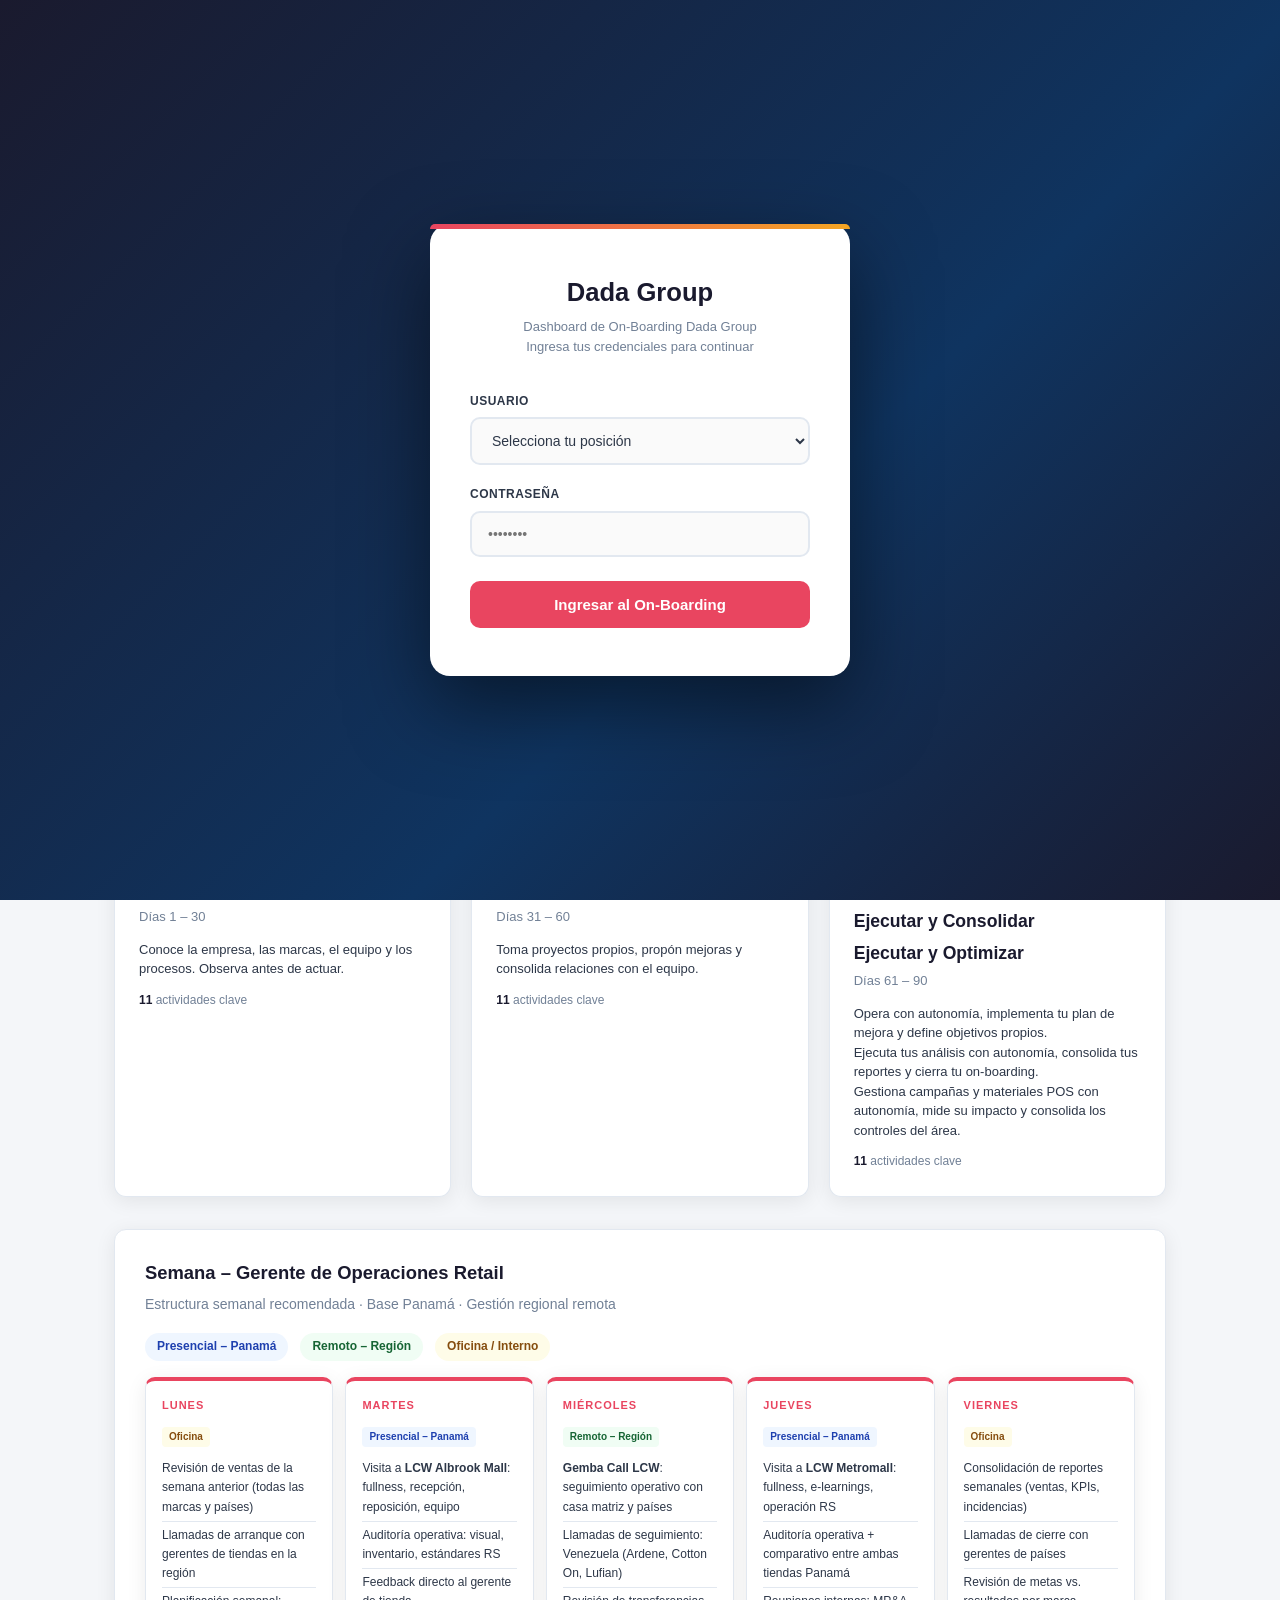
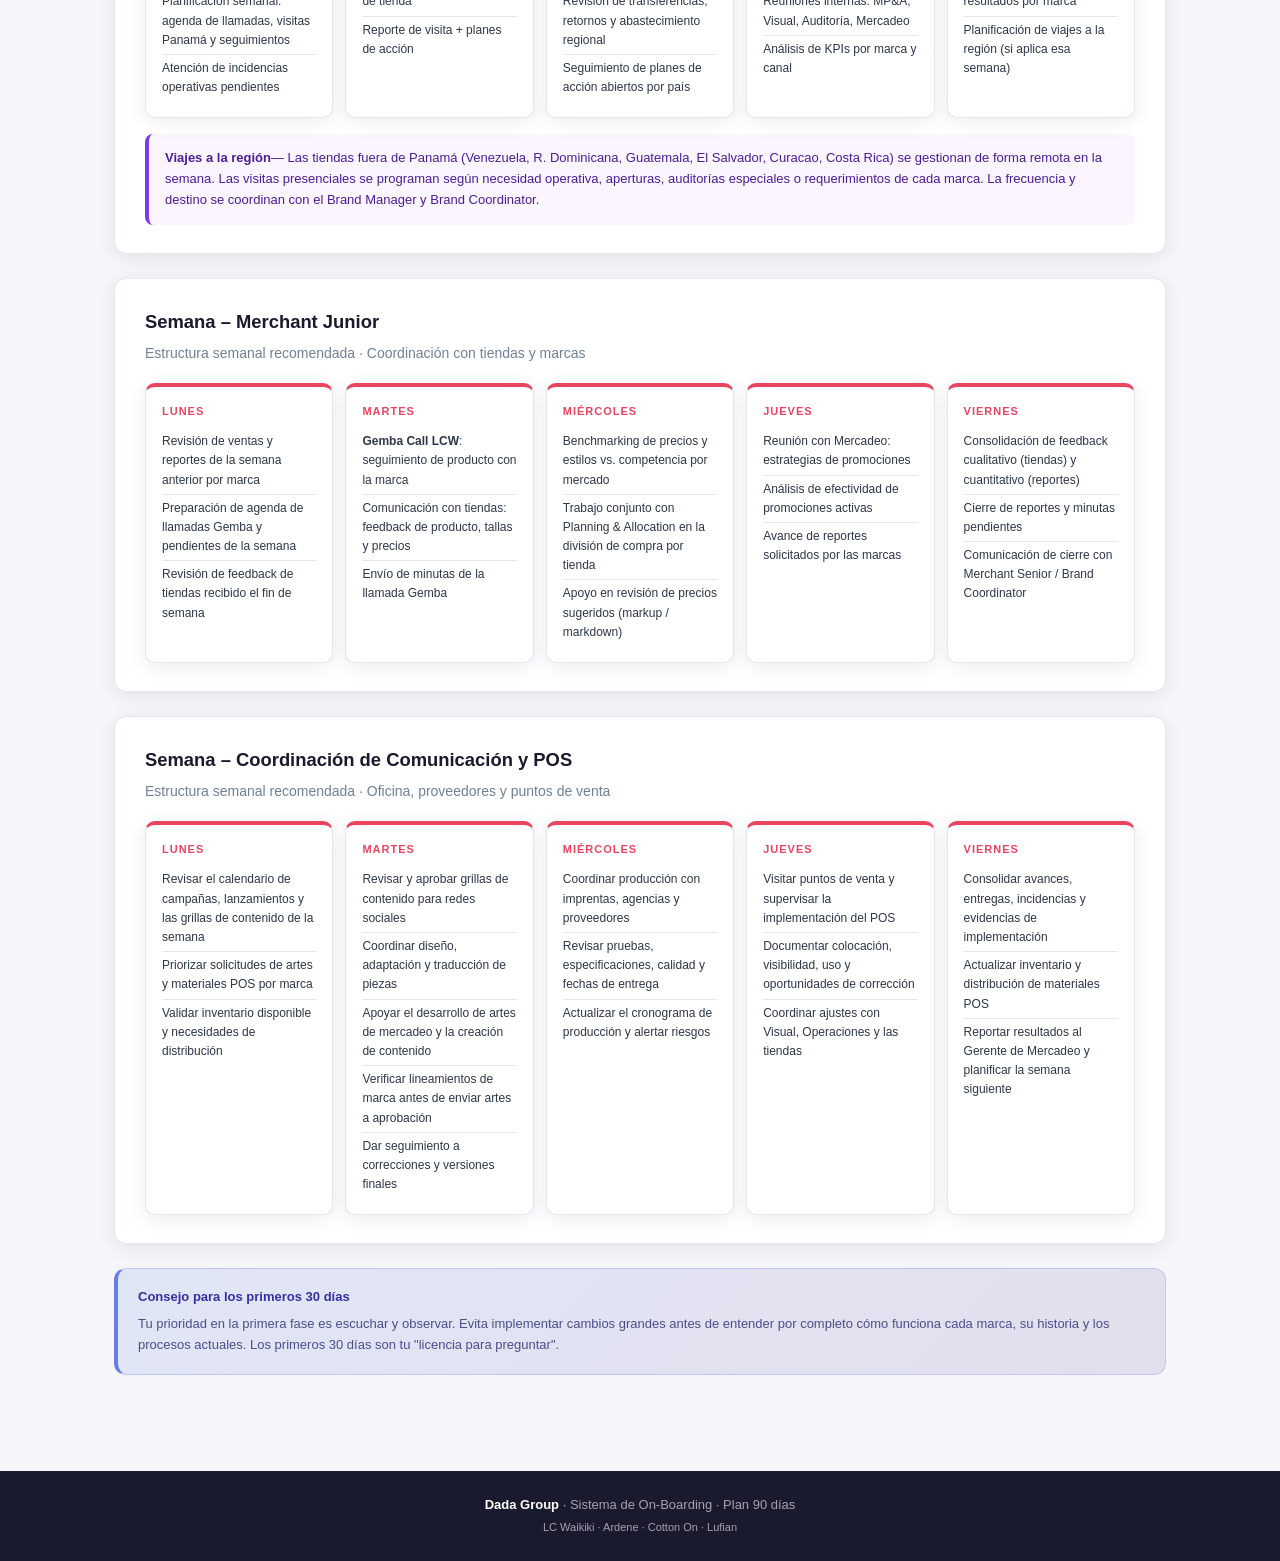
==== commit 90785cd7: "fix(onboarding): solicitar posición al iniciar sesión" ====
--- a/index.html
+++ b/index.html
@@ -442,7 +442,8 @@
 
     <label class="login-label" for="login-user">Usuario</label>
     <select id="login-user" class="login-field">
-      <option value="onboarding" selected>Gerente de Operaciones</option>
+      <option value="" selected disabled>Selecciona tu posición</option>
+      <option value="onboarding">Gerente de Operaciones</option>
       <option value="Brand Coordinator">Admin</option>
       <option value="merchant-jr">Merchant Junior</option>
       <option value="POS">Comunicación y POS</option>
@@ -1491,7 +1492,7 @@
       </div>
     </div>
 
-    <div class="card">
+    <div class="card" data-role="ops merchant-jr">
       <div class="card-title">Estándares de Punto de Venta</div>
       <div class="card-subtitle">Criterios de evaluación en visitas a tienda</div>
       <div style="display:grid; grid-template-columns:1fr 1fr 1fr; gap:14px; margin-top:8px;">
@@ -1516,7 +1517,7 @@
       </div>
     </div>
 
-    <div class="tip-box">
+    <div class="tip-box" data-role="ops merchant-jr">
       <div class="tip-title">Tip Operativo</div>
       <div class="tip-text">En tus primeras visitas a tienda, ve como observador, no como auditor. Toma nota de todo pero evita dar feedback correctivo inmediato. Primero entiende por qué las cosas funcionan como funcionan antes de proponer cambios. Esto genera confianza con los gerentes de tienda.</div>
     </div>
@@ -3201,7 +3202,7 @@
     localStorage.removeItem(SESSION_KEY);
     document.querySelectorAll('.checklist-item').forEach(el =>el.classList.remove('checked'));
     document.getElementById('login-password').value = '';
-    document.getElementById('login-user').value = 'onboarding';
+    document.getElementById('login-user').value = '';
     document.getElementById('login-error').style.display = 'none';
     document.getElementById('login-overlay').style.display = 'flex';
   }
